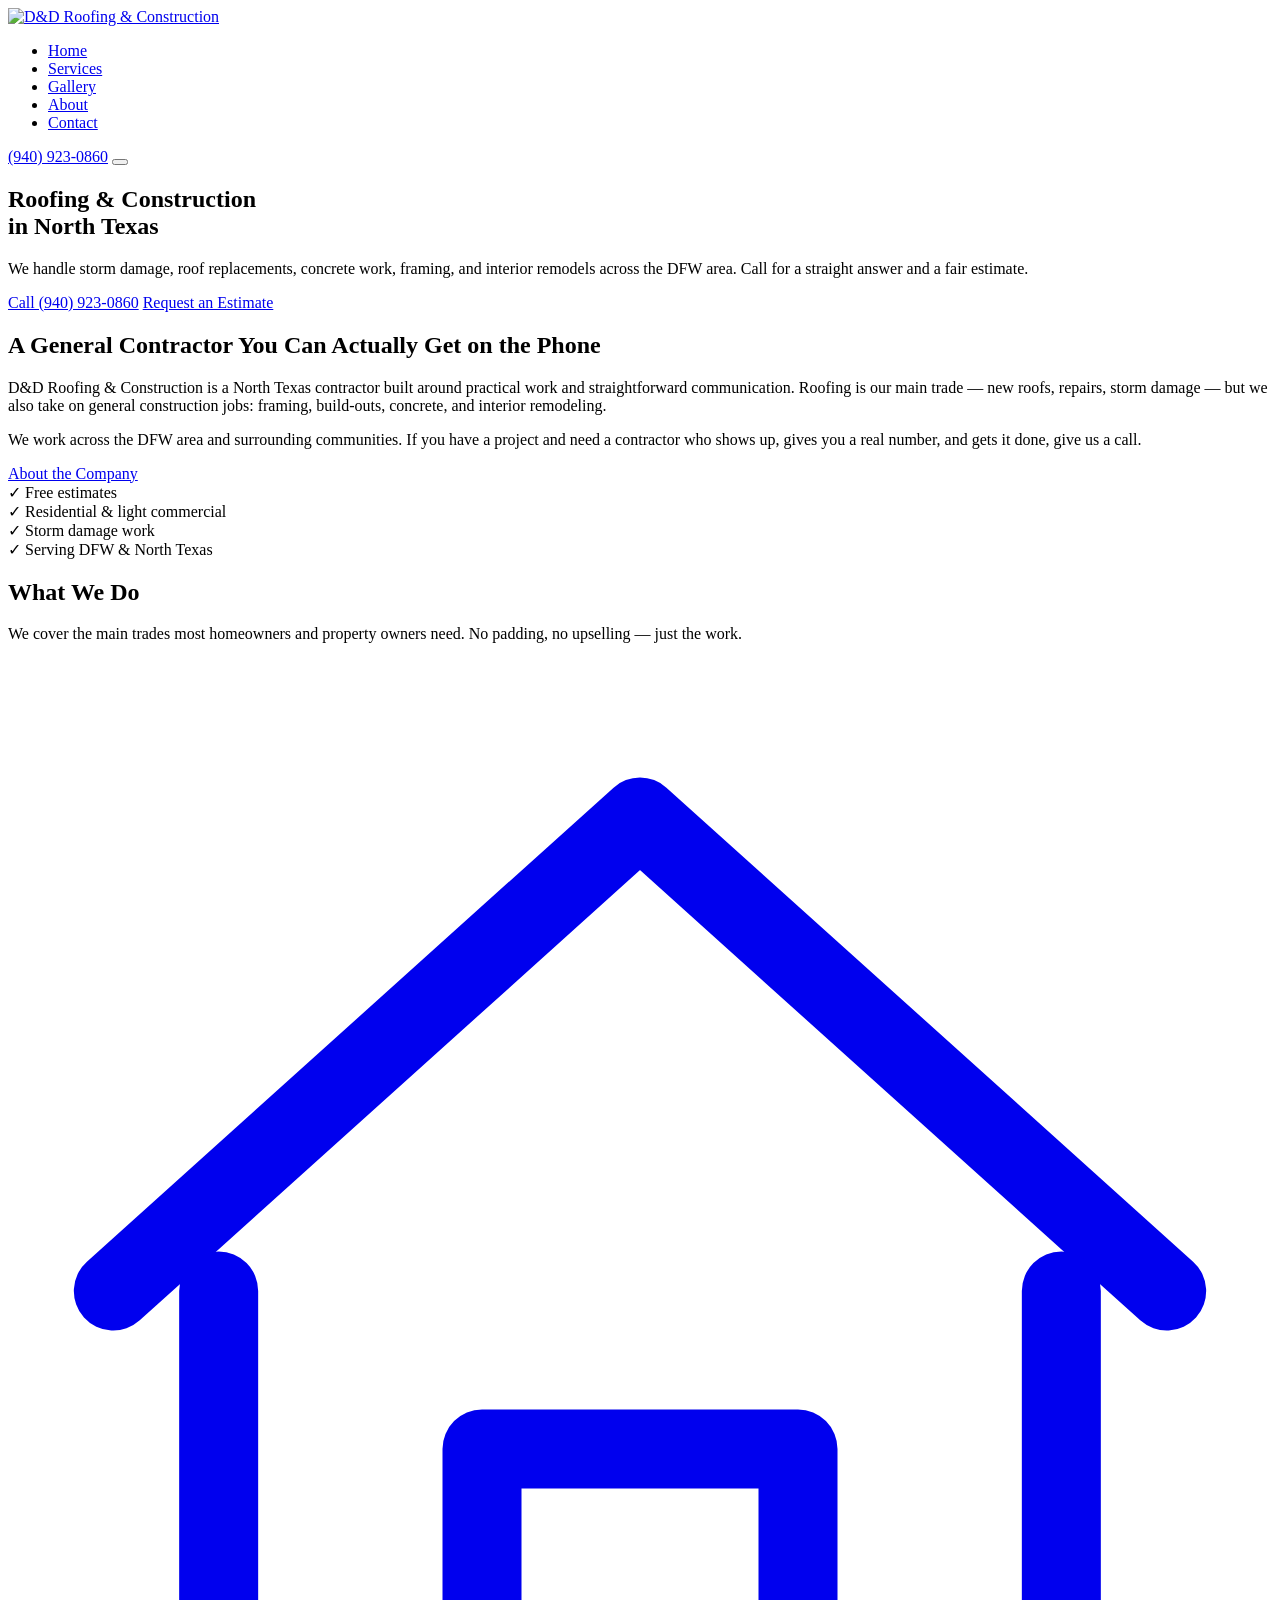
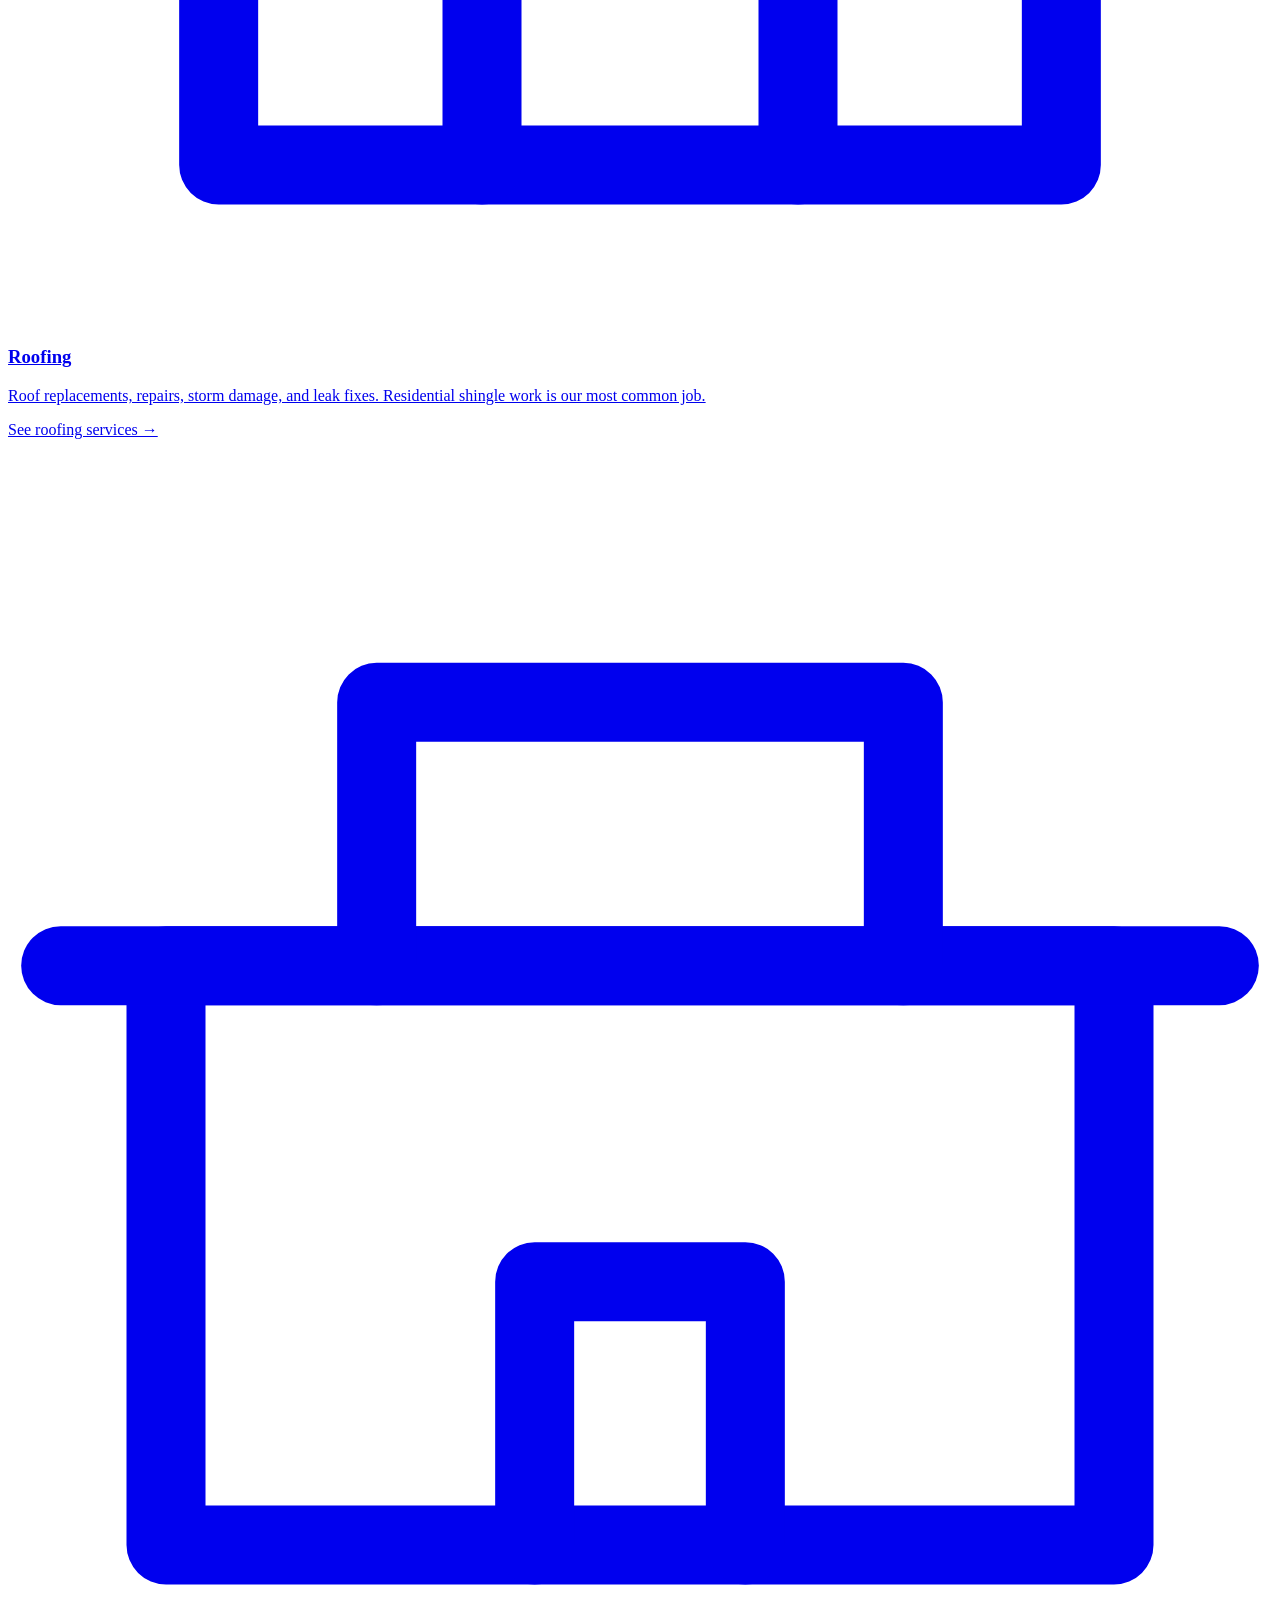
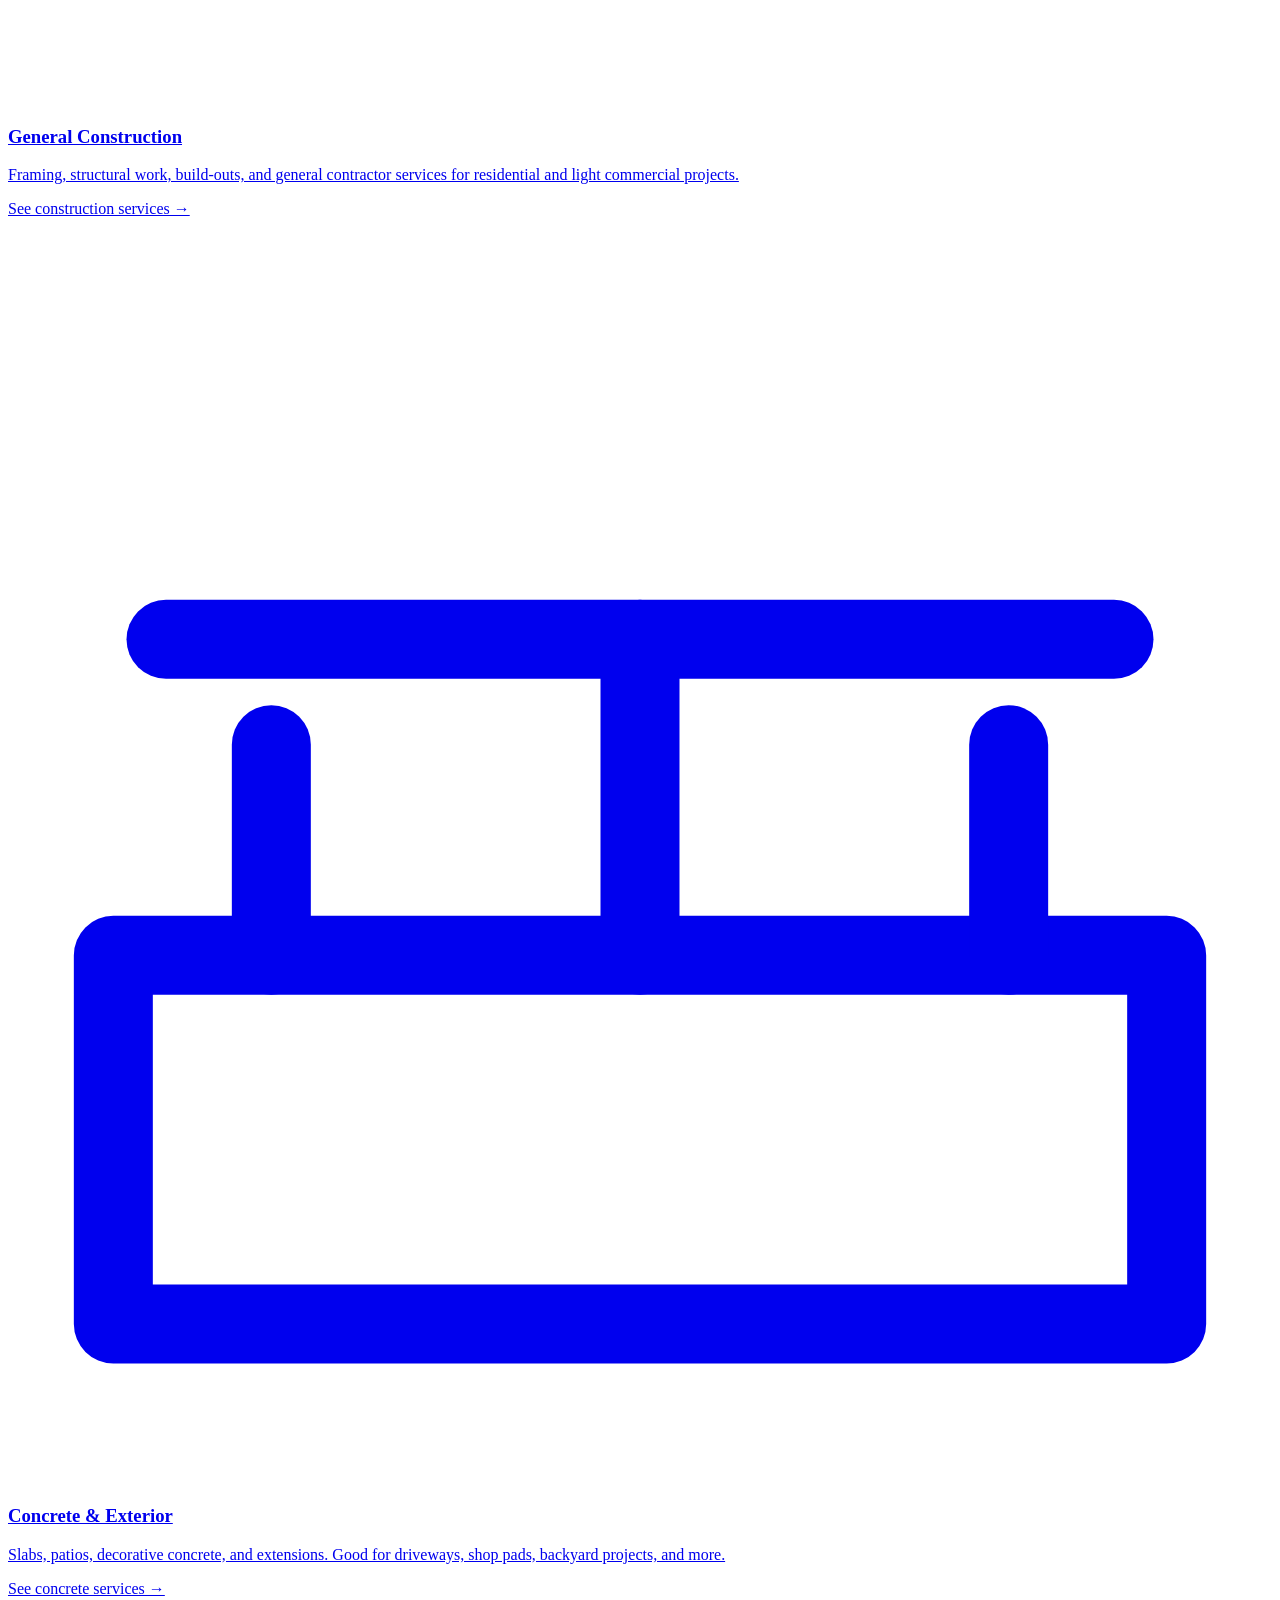
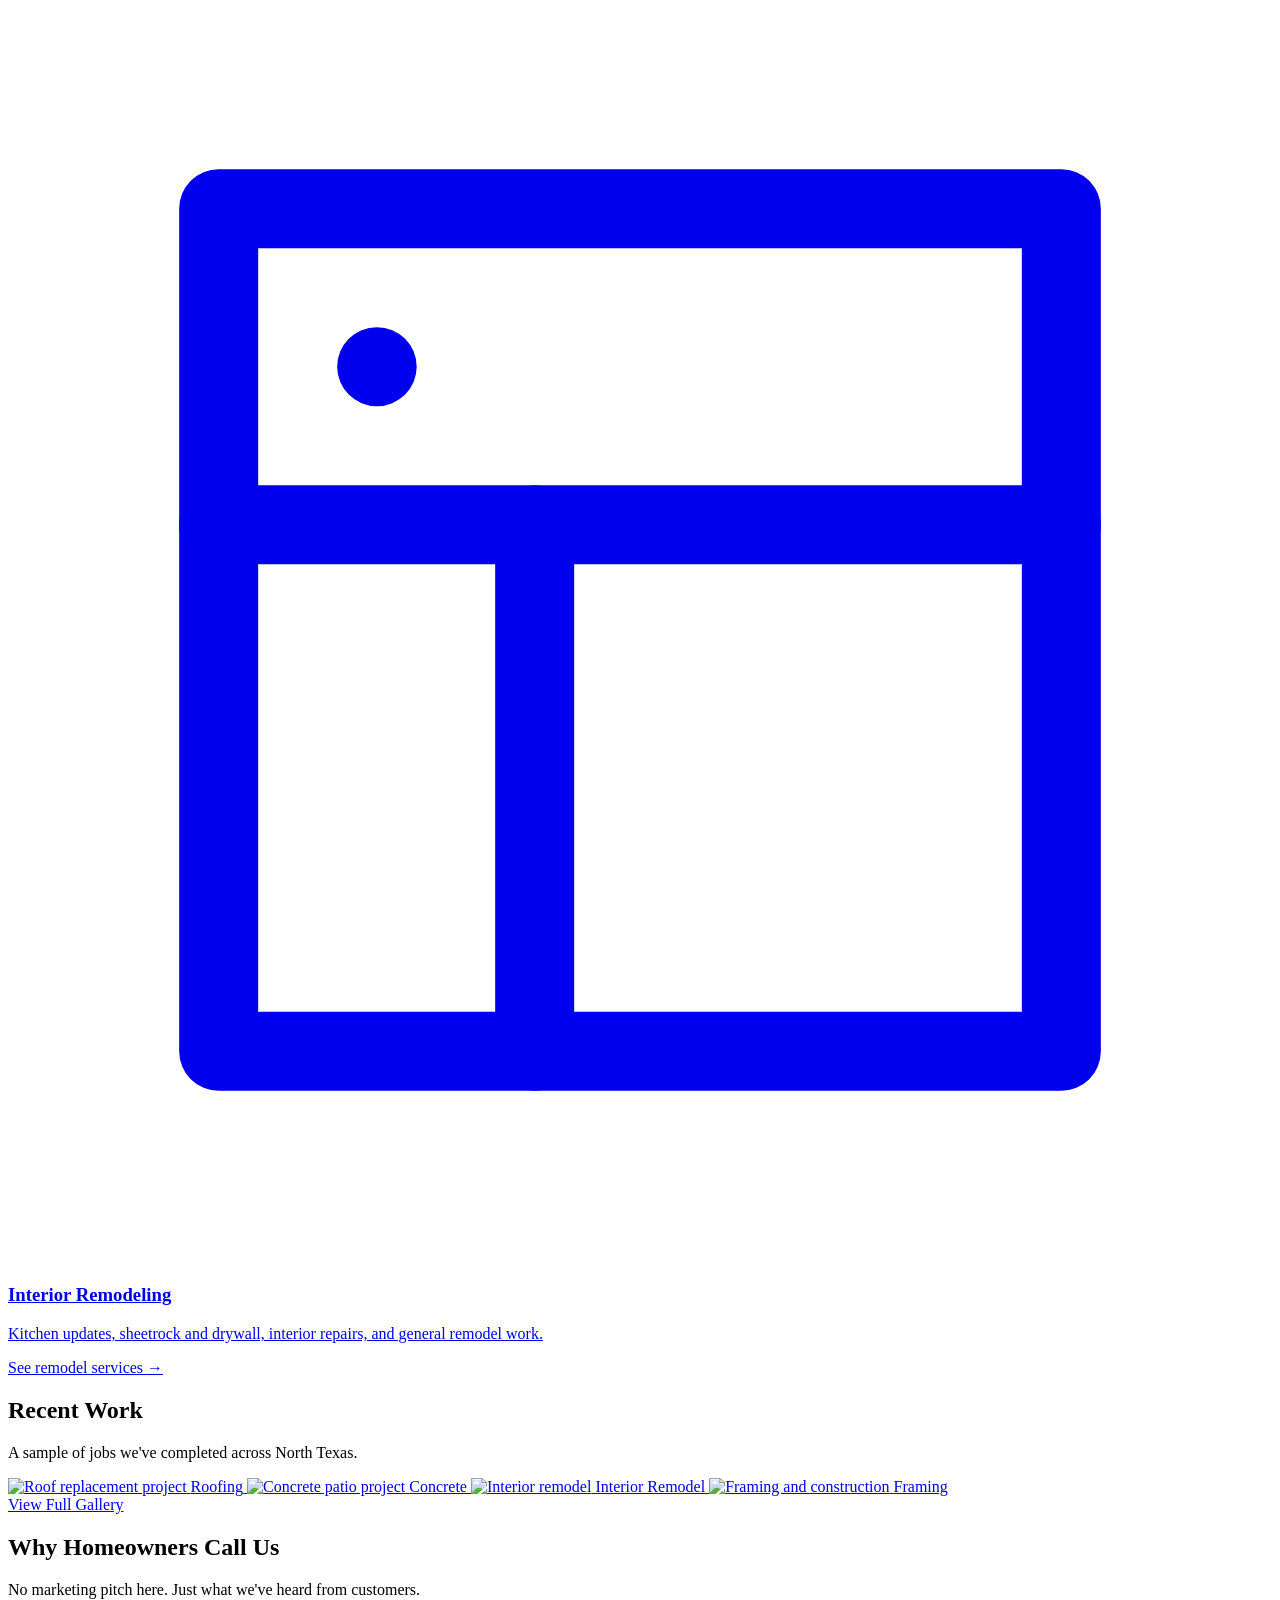
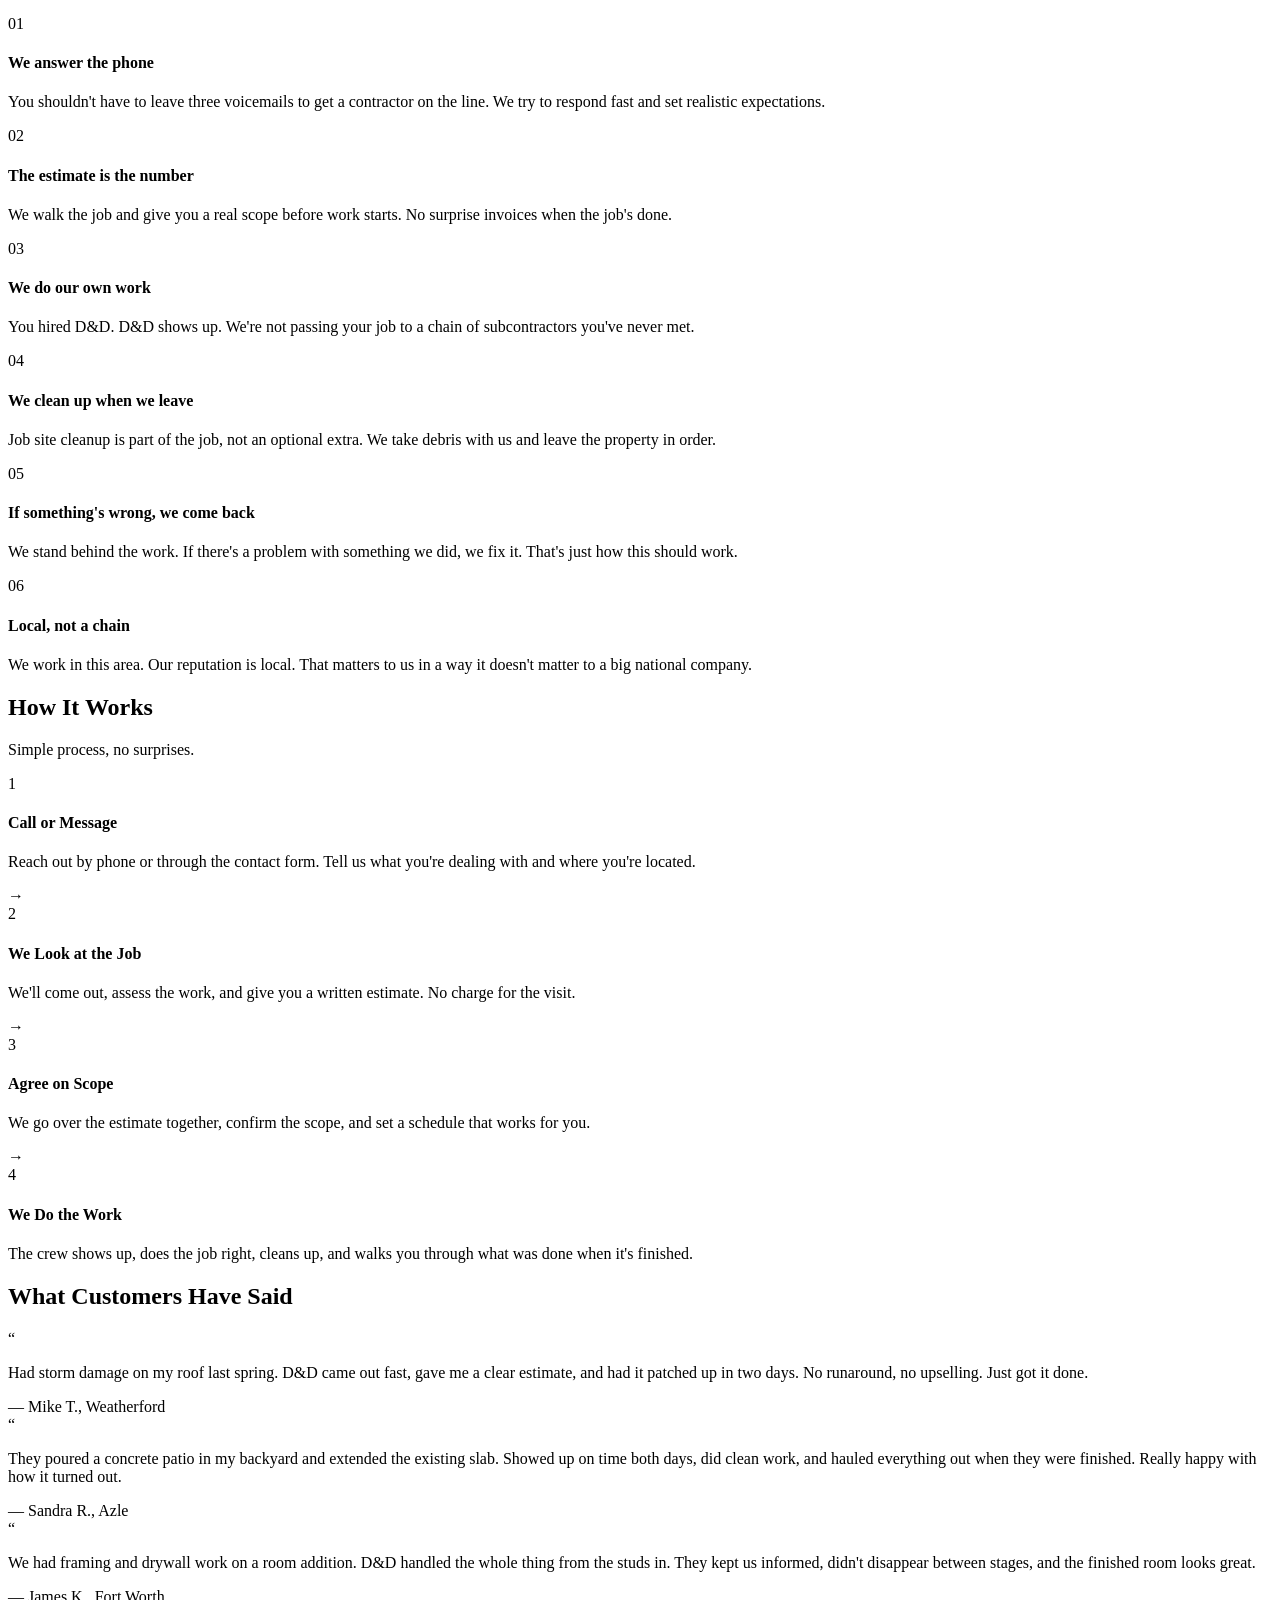
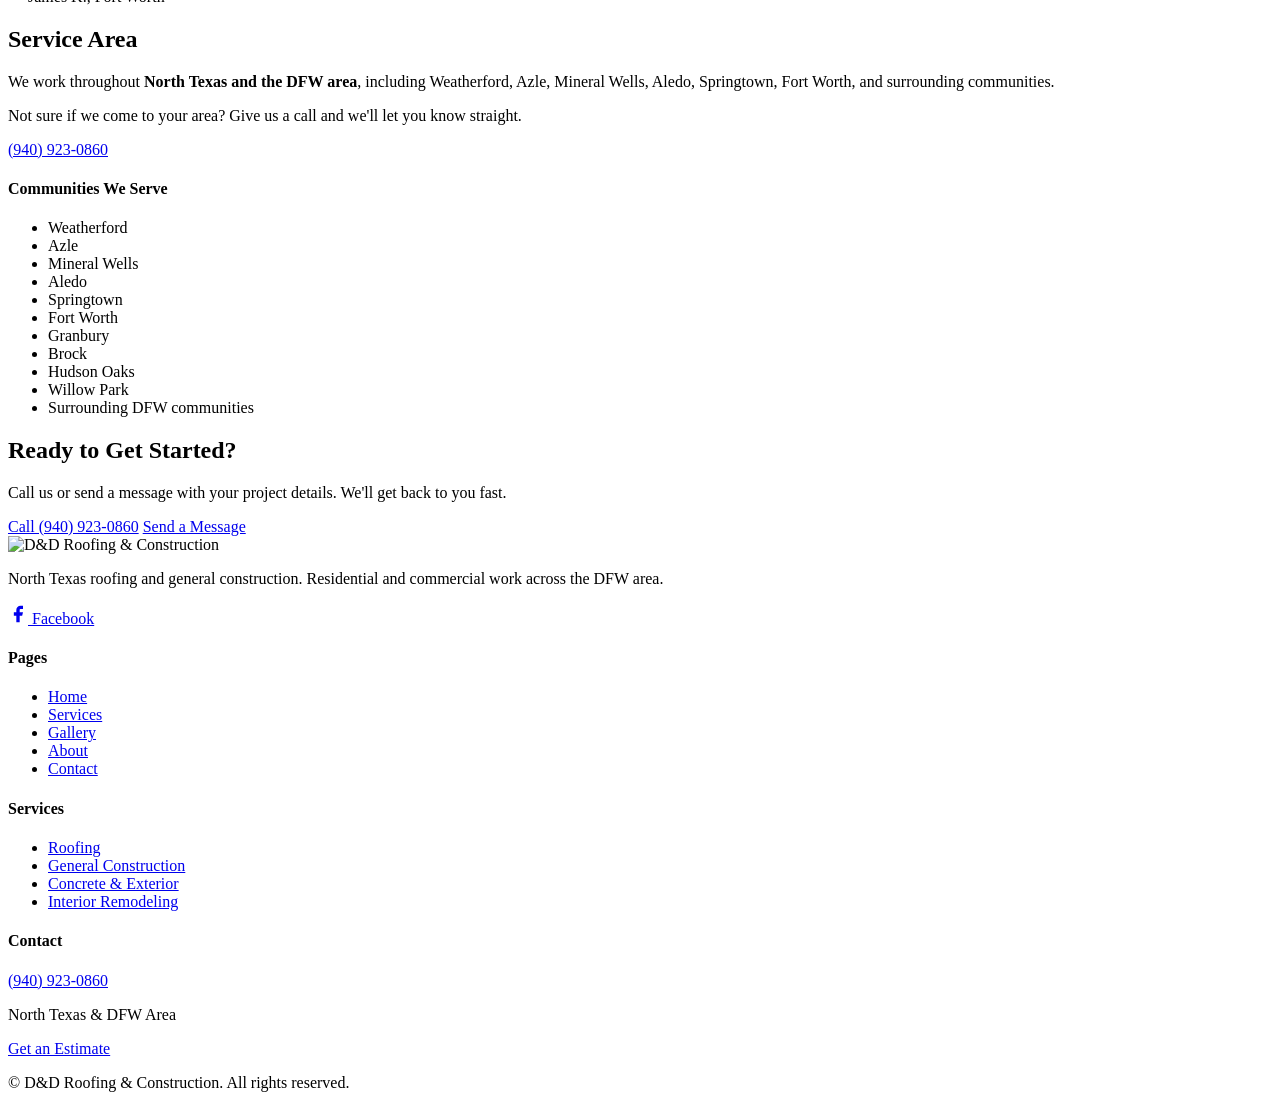
==== index.html @ e00fab54 "Add files via upload" ====
<!DOCTYPE html>
<html lang="en">
<head>
  <meta charset="UTF-8">
  <meta name="viewport" content="width=device-width, initial-scale=1.0">
  <title>D&amp;D Roofing &amp; Construction | North Texas Contractor</title>
  <meta name="description" content="D&amp;D Roofing &amp; Construction serves the DFW and North Texas area with roofing, general construction, concrete work, and interior remodeling. Call (940) 923-0860.">
  <meta property="og:title" content="D&amp;D Roofing &amp; Construction | North Texas Contractor">
  <meta property="og:description" content="Roofing, general construction, concrete, and remodeling across North Texas and the DFW area.">
  <meta property="og:type" content="website">
  <link rel="icon" type="image/jpeg" href="assets/img/logo/dd-logo.jpg">
  <link rel="preconnect" href="https://fonts.googleapis.com">
  <link rel="preconnect" href="https://fonts.gstatic.com" crossorigin>
  <link href="https://fonts.googleapis.com/css2?family=Oswald:wght@500;600;700&family=Open+Sans:wght@400;500;600&display=swap" rel="stylesheet">
  <link rel="stylesheet" href="assets/css/style.css">
  <script type="application/ld+json">
  {
    "@context": "https://schema.org",
    "@type": "RoofingContractor",
    "name": "D&D Roofing & Construction",
    "telephone": "+19409230860",
    "areaServed": {
      "@type": "AdministrativeArea",
      "name": "North Texas"
    },
    "description": "Residential and commercial roofing, general construction, concrete, and remodeling serving the DFW and North Texas area."
  }
  </script>
</head>
<body>

  <!-- HEADER -->
  <header class="site-header" id="site-header">
    <div class="container header-inner">
      <a href="index.html" class="logo-link">
        <img src="assets/img/logo/dd-logo.jpg" alt="D&amp;D Roofing &amp; Construction" class="logo-img">
      </a>
      <nav class="main-nav" id="main-nav">
        <ul>
          <li><a href="index.html" class="active">Home</a></li>
          <li><a href="services.html">Services</a></li>
          <li><a href="gallery.html">Gallery</a></li>
          <li><a href="about.html">About</a></li>
          <li><a href="contact.html">Contact</a></li>
        </ul>
      </nav>
      <a href="tel:+19409230860" class="header-phone">(940) 923-0860</a>
      <button class="nav-toggle" id="nav-toggle" aria-label="Toggle menu" aria-expanded="false">
        <span></span><span></span><span></span>
      </button>
    </div>
  </header>

  <!-- HERO -->
  <section class="hero" style="background-image: url('assets/img/gallery/hero-bg.jpg');">
    <div class="hero-overlay"></div>
    <div class="container hero-content">
      <h1>Roofing &amp; Construction<br>in North Texas</h1>
      <p class="hero-sub">We handle storm damage, roof replacements, concrete work, framing, and interior remodels across the DFW area. Call for a straight answer and a fair estimate.</p>
      <div class="hero-actions">
        <a href="tel:+19409230860" class="btn btn-accent">Call (940) 923-0860</a>
        <a href="contact.html" class="btn btn-outline-light">Request an Estimate</a>
      </div>
    </div>
  </section>

  <!-- INTRO -->
  <section class="section-intro">
    <div class="container intro-grid">
      <div class="intro-text">
        <h2>A General Contractor You Can Actually Get on the Phone</h2>
        <p>D&amp;D Roofing &amp; Construction is a North Texas contractor built around practical work and straightforward communication. Roofing is our main trade &mdash; new roofs, repairs, storm damage &mdash; but we also take on general construction jobs: framing, build-outs, concrete, and interior remodeling.</p>
        <p>We work across the DFW area and surrounding communities. If you have a project and need a contractor who shows up, gives you a real number, and gets it done, give us a call.</p>
        <a href="about.html" class="btn btn-dark">About the Company</a>
      </div>
      <div class="intro-badges">
        <div class="badge-item">
          <span class="badge-icon">&#10003;</span>
          <span>Free estimates</span>
        </div>
        <div class="badge-item">
          <span class="badge-icon">&#10003;</span>
          <span>Residential &amp; light commercial</span>
        </div>
        <div class="badge-item">
          <span class="badge-icon">&#10003;</span>
          <span>Storm damage work</span>
        </div>
        <div class="badge-item">
          <span class="badge-icon">&#10003;</span>
          <span>Serving DFW &amp; North Texas</span>
        </div>
      </div>
    </div>
  </section>

  <!-- SERVICES OVERVIEW -->
  <section class="section-services bg-light">
    <div class="container">
      <div class="section-heading">
        <h2>What We Do</h2>
        <p>We cover the main trades most homeowners and property owners need. No padding, no upselling &mdash; just the work.</p>
      </div>
      <div class="services-grid">
        <a href="services.html#roofing" class="service-card">
          <div class="service-icon">
            <svg viewBox="0 0 48 48" fill="none" xmlns="http://www.w3.org/2000/svg"><path d="M4 24L24 6L44 24" stroke="currentColor" stroke-width="3" stroke-linecap="round" stroke-linejoin="round"/><path d="M8 24V42H40V24" stroke="currentColor" stroke-width="3" stroke-linecap="round" stroke-linejoin="round"/><path d="M18 42V30H30V42" stroke="currentColor" stroke-width="3" stroke-linecap="round" stroke-linejoin="round"/></svg>
          </div>
          <h3>Roofing</h3>
          <p>Roof replacements, repairs, storm damage, and leak fixes. Residential shingle work is our most common job.</p>
          <span class="card-link">See roofing services &rarr;</span>
        </a>
        <a href="services.html#construction" class="service-card">
          <div class="service-icon">
            <svg viewBox="0 0 48 48" fill="none" xmlns="http://www.w3.org/2000/svg"><rect x="6" y="20" width="36" height="22" stroke="currentColor" stroke-width="3" stroke-linejoin="round"/><path d="M2 20H46" stroke="currentColor" stroke-width="3" stroke-linecap="round"/><path d="M14 20V10H34V20" stroke="currentColor" stroke-width="3" stroke-linecap="round" stroke-linejoin="round"/><path d="M20 42V32H28V42" stroke="currentColor" stroke-width="3" stroke-linecap="round" stroke-linejoin="round"/></svg>
          </div>
          <h3>General Construction</h3>
          <p>Framing, structural work, build-outs, and general contractor services for residential and light commercial projects.</p>
          <span class="card-link">See construction services &rarr;</span>
        </a>
        <a href="services.html#concrete" class="service-card">
          <div class="service-icon">
            <svg viewBox="0 0 48 48" fill="none" xmlns="http://www.w3.org/2000/svg"><rect x="4" y="28" width="40" height="14" stroke="currentColor" stroke-width="3" stroke-linejoin="round"/><path d="M10 28V20" stroke="currentColor" stroke-width="3" stroke-linecap="round"/><path d="M24 28V16" stroke="currentColor" stroke-width="3" stroke-linecap="round"/><path d="M38 28V20" stroke="currentColor" stroke-width="3" stroke-linecap="round"/><path d="M6 16H42" stroke="currentColor" stroke-width="3" stroke-linecap="round"/></svg>
          </div>
          <h3>Concrete &amp; Exterior</h3>
          <p>Slabs, patios, decorative concrete, and extensions. Good for driveways, shop pads, backyard projects, and more.</p>
          <span class="card-link">See concrete services &rarr;</span>
        </a>
        <a href="services.html#remodel" class="service-card">
          <div class="service-icon">
            <svg viewBox="0 0 48 48" fill="none" xmlns="http://www.w3.org/2000/svg"><rect x="8" y="8" width="32" height="32" stroke="currentColor" stroke-width="3" stroke-linejoin="round"/><path d="M8 20H40" stroke="currentColor" stroke-width="3" stroke-linecap="round"/><path d="M20 20V40" stroke="currentColor" stroke-width="3" stroke-linecap="round"/><path d="M14 14H14.02" stroke="currentColor" stroke-width="3" stroke-linecap="round"/></svg>
          </div>
          <h3>Interior Remodeling</h3>
          <p>Kitchen updates, sheetrock and drywall, interior repairs, and general remodel work.</p>
          <span class="card-link">See remodel services &rarr;</span>
        </a>
      </div>
    </div>
  </section>

  <!-- GALLERY PREVIEW -->
  <section class="section-gallery-preview">
    <div class="container">
      <div class="section-heading">
        <h2>Recent Work</h2>
        <p>A sample of jobs we've completed across North Texas.</p>
      </div>
      <div class="preview-grid">
        <a href="gallery.html" class="preview-item">
          <img src="assets/img/gallery/roofing-01.jpg" alt="Roof replacement project">
          <span class="preview-label">Roofing</span>
        </a>
        <a href="gallery.html" class="preview-item">
          <img src="assets/img/gallery/concrete-01.jpg" alt="Concrete patio project">
          <span class="preview-label">Concrete</span>
        </a>
        <a href="gallery.html" class="preview-item">
          <img src="assets/img/gallery/remodel-01.jpg" alt="Interior remodel">
          <span class="preview-label">Interior Remodel</span>
        </a>
        <a href="gallery.html" class="preview-item">
          <img src="assets/img/gallery/framing-01.jpg" alt="Framing and construction">
          <span class="preview-label">Framing</span>
        </a>
      </div>
      <div class="section-cta">
        <a href="gallery.html" class="btn btn-dark">View Full Gallery</a>
      </div>
    </div>
  </section>

  <!-- WHY US -->
  <section class="section-why bg-dark">
    <div class="container">
      <div class="section-heading light">
        <h2>Why Homeowners Call Us</h2>
        <p>No marketing pitch here. Just what we've heard from customers.</p>
      </div>
      <div class="why-grid">
        <div class="why-item">
          <div class="why-num">01</div>
          <h4>We answer the phone</h4>
          <p>You shouldn't have to leave three voicemails to get a contractor on the line. We try to respond fast and set realistic expectations.</p>
        </div>
        <div class="why-item">
          <div class="why-num">02</div>
          <h4>The estimate is the number</h4>
          <p>We walk the job and give you a real scope before work starts. No surprise invoices when the job's done.</p>
        </div>
        <div class="why-item">
          <div class="why-num">03</div>
          <h4>We do our own work</h4>
          <p>You hired D&amp;D. D&amp;D shows up. We're not passing your job to a chain of subcontractors you've never met.</p>
        </div>
        <div class="why-item">
          <div class="why-num">04</div>
          <h4>We clean up when we leave</h4>
          <p>Job site cleanup is part of the job, not an optional extra. We take debris with us and leave the property in order.</p>
        </div>
        <div class="why-item">
          <div class="why-num">05</div>
          <h4>If something's wrong, we come back</h4>
          <p>We stand behind the work. If there's a problem with something we did, we fix it. That's just how this should work.</p>
        </div>
        <div class="why-item">
          <div class="why-num">06</div>
          <h4>Local, not a chain</h4>
          <p>We work in this area. Our reputation is local. That matters to us in a way it doesn't matter to a big national company.</p>
        </div>
      </div>
    </div>
  </section>

  <!-- PROCESS -->
  <section class="section-process bg-light">
    <div class="container">
      <div class="section-heading">
        <h2>How It Works</h2>
        <p>Simple process, no surprises.</p>
      </div>
      <div class="process-steps">
        <div class="process-step">
          <div class="step-num">1</div>
          <h4>Call or Message</h4>
          <p>Reach out by phone or through the contact form. Tell us what you're dealing with and where you're located.</p>
        </div>
        <div class="process-arrow">&rarr;</div>
        <div class="process-step">
          <div class="step-num">2</div>
          <h4>We Look at the Job</h4>
          <p>We'll come out, assess the work, and give you a written estimate. No charge for the visit.</p>
        </div>
        <div class="process-arrow">&rarr;</div>
        <div class="process-step">
          <div class="step-num">3</div>
          <h4>Agree on Scope</h4>
          <p>We go over the estimate together, confirm the scope, and set a schedule that works for you.</p>
        </div>
        <div class="process-arrow">&rarr;</div>
        <div class="process-step">
          <div class="step-num">4</div>
          <h4>We Do the Work</h4>
          <p>The crew shows up, does the job right, cleans up, and walks you through what was done when it's finished.</p>
        </div>
      </div>
    </div>
  </section>

  <!-- TESTIMONIALS -->
  <section class="section-testimonials">
    <div class="container">
      <div class="section-heading">
        <h2>What Customers Have Said</h2>
      </div>
      <div class="testimonials-grid">
        <div class="testimonial-card">
          <div class="testimonial-quote">&ldquo;</div>
          <p>Had storm damage on my roof last spring. D&amp;D came out fast, gave me a clear estimate, and had it patched up in two days. No runaround, no upselling. Just got it done.</p>
          <div class="testimonial-author">&mdash; Mike T., Weatherford</div>
        </div>
        <div class="testimonial-card">
          <div class="testimonial-quote">&ldquo;</div>
          <p>They poured a concrete patio in my backyard and extended the existing slab. Showed up on time both days, did clean work, and hauled everything out when they were finished. Really happy with how it turned out.</p>
          <div class="testimonial-author">&mdash; Sandra R., Azle</div>
        </div>
        <div class="testimonial-card">
          <div class="testimonial-quote">&ldquo;</div>
          <p>We had framing and drywall work on a room addition. D&amp;D handled the whole thing from the studs in. They kept us informed, didn't disappear between stages, and the finished room looks great.</p>
          <div class="testimonial-author">&mdash; James K., Fort Worth</div>
        </div>
      </div>
    </div>
  </section>

  <!-- SERVICE AREA -->
  <section class="section-area bg-light">
    <div class="container area-inner">
      <div class="area-text">
        <h2>Service Area</h2>
        <p>We work throughout <strong>North Texas and the DFW area</strong>, including Weatherford, Azle, Mineral Wells, Aledo, Springtown, Fort Worth, and surrounding communities.</p>
        <p>Not sure if we come to your area? Give us a call and we'll let you know straight.</p>
        <a href="tel:+19409230860" class="btn btn-accent">(940) 923-0860</a>
      </div>
      <div class="area-list">
        <h4>Communities We Serve</h4>
        <ul>
          <li>Weatherford</li>
          <li>Azle</li>
          <li>Mineral Wells</li>
          <li>Aledo</li>
          <li>Springtown</li>
          <li>Fort Worth</li>
          <li>Granbury</li>
          <li>Brock</li>
          <li>Hudson Oaks</li>
          <li>Willow Park</li>
          <li>Surrounding DFW communities</li>
        </ul>
      </div>
    </div>
  </section>

  <!-- CTA BAND -->
  <section class="section-cta-band bg-accent">
    <div class="container cta-band-inner">
      <div>
        <h2>Ready to Get Started?</h2>
        <p>Call us or send a message with your project details. We'll get back to you fast.</p>
      </div>
      <div class="cta-band-actions">
        <a href="tel:+19409230860" class="btn btn-white">Call (940) 923-0860</a>
        <a href="contact.html" class="btn btn-outline-white">Send a Message</a>
      </div>
    </div>
  </section>

  <!-- FOOTER -->
  <footer class="site-footer">
    <div class="container footer-grid">
      <div class="footer-brand">
        <img src="assets/img/logo/dd-logo.jpg" alt="D&amp;D Roofing &amp; Construction" class="footer-logo">
        <p>North Texas roofing and general construction. Residential and commercial work across the DFW area.</p>
        <!-- Replace the href below with your actual Facebook page URL -->
        <a href="https://www.facebook.com/DandDRoofingandconstruction" target="_blank" rel="noopener" class="footer-facebook">
          <svg width="20" height="20" viewBox="0 0 24 24" fill="currentColor"><path d="M18 2h-3a5 5 0 0 0-5 5v3H7v4h3v8h4v-8h3l1-4h-4V7a1 1 0 0 1 1-1h3z"/></svg>
          Facebook
        </a>
      </div>
      <div class="footer-nav">
        <h4>Pages</h4>
        <ul>
          <li><a href="index.html">Home</a></li>
          <li><a href="services.html">Services</a></li>
          <li><a href="gallery.html">Gallery</a></li>
          <li><a href="about.html">About</a></li>
          <li><a href="contact.html">Contact</a></li>
        </ul>
      </div>
      <div class="footer-services">
        <h4>Services</h4>
        <ul>
          <li><a href="services.html#roofing">Roofing</a></li>
          <li><a href="services.html#construction">General Construction</a></li>
          <li><a href="services.html#concrete">Concrete &amp; Exterior</a></li>
          <li><a href="services.html#remodel">Interior Remodeling</a></li>
        </ul>
      </div>
      <div class="footer-contact">
        <h4>Contact</h4>
        <p><a href="tel:+19409230860">(940) 923-0860</a></p>
        <p>North Texas &amp; DFW Area</p>
        <p><a href="contact.html">Get an Estimate</a></p>
      </div>
    </div>
    <div class="footer-bottom">
      <div class="container">
        <p>&copy; <span id="footer-year"></span> D&amp;D Roofing &amp; Construction. All rights reserved.</p>
      </div>
    </div>
  </footer>

  <script src="assets/js/main.js"></script>
</body>
</html>
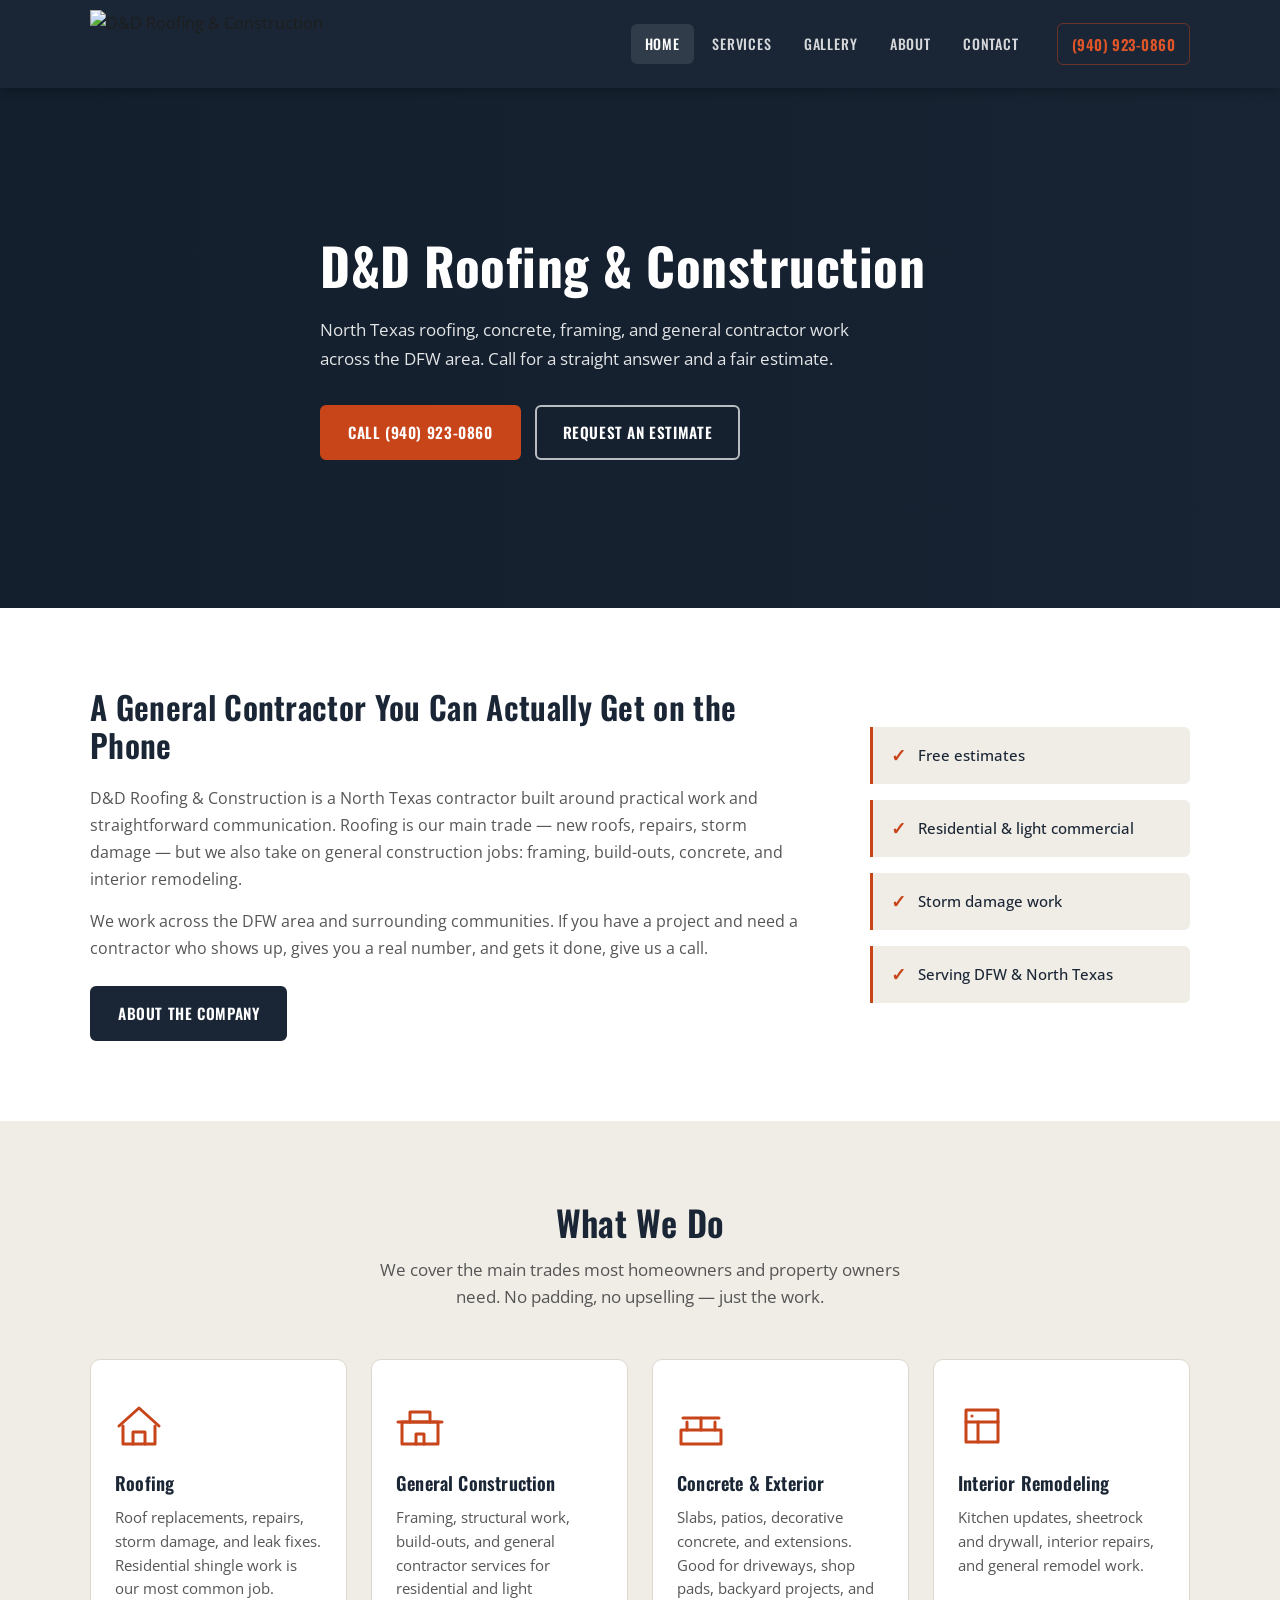
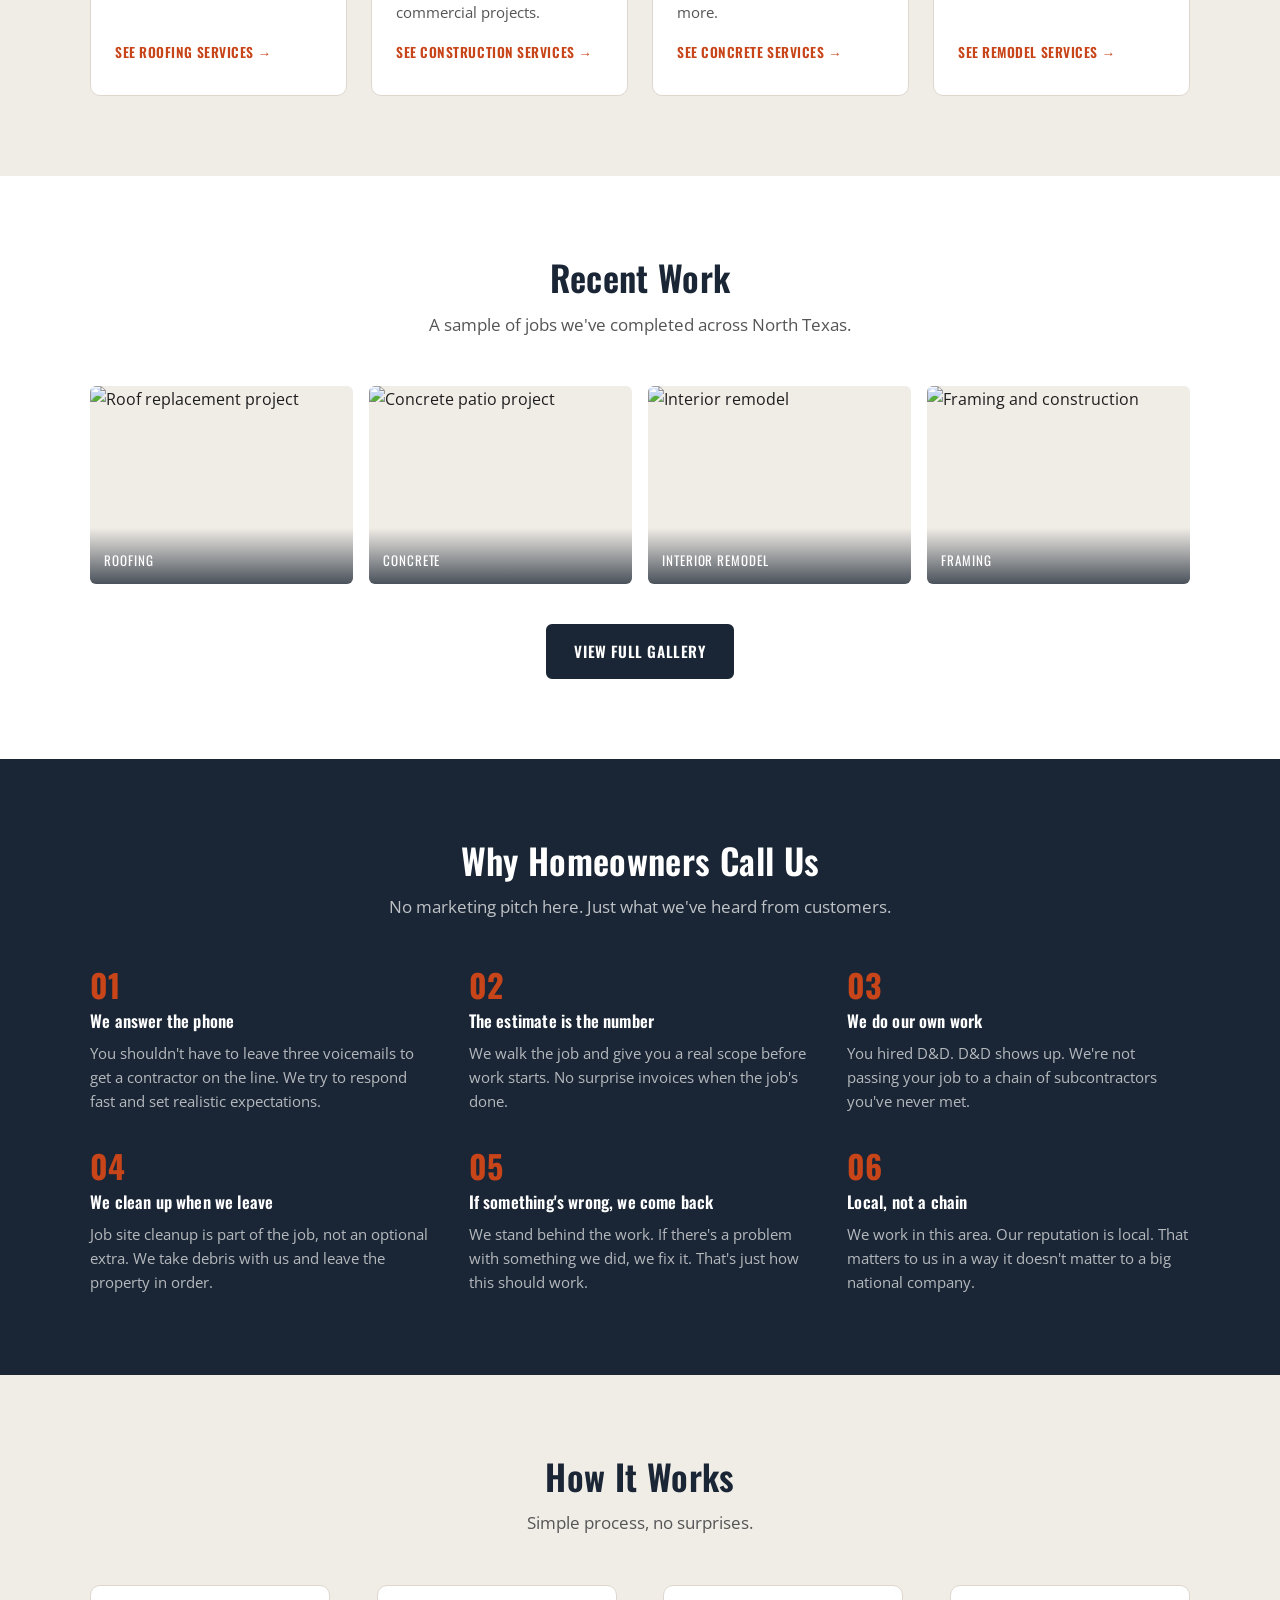
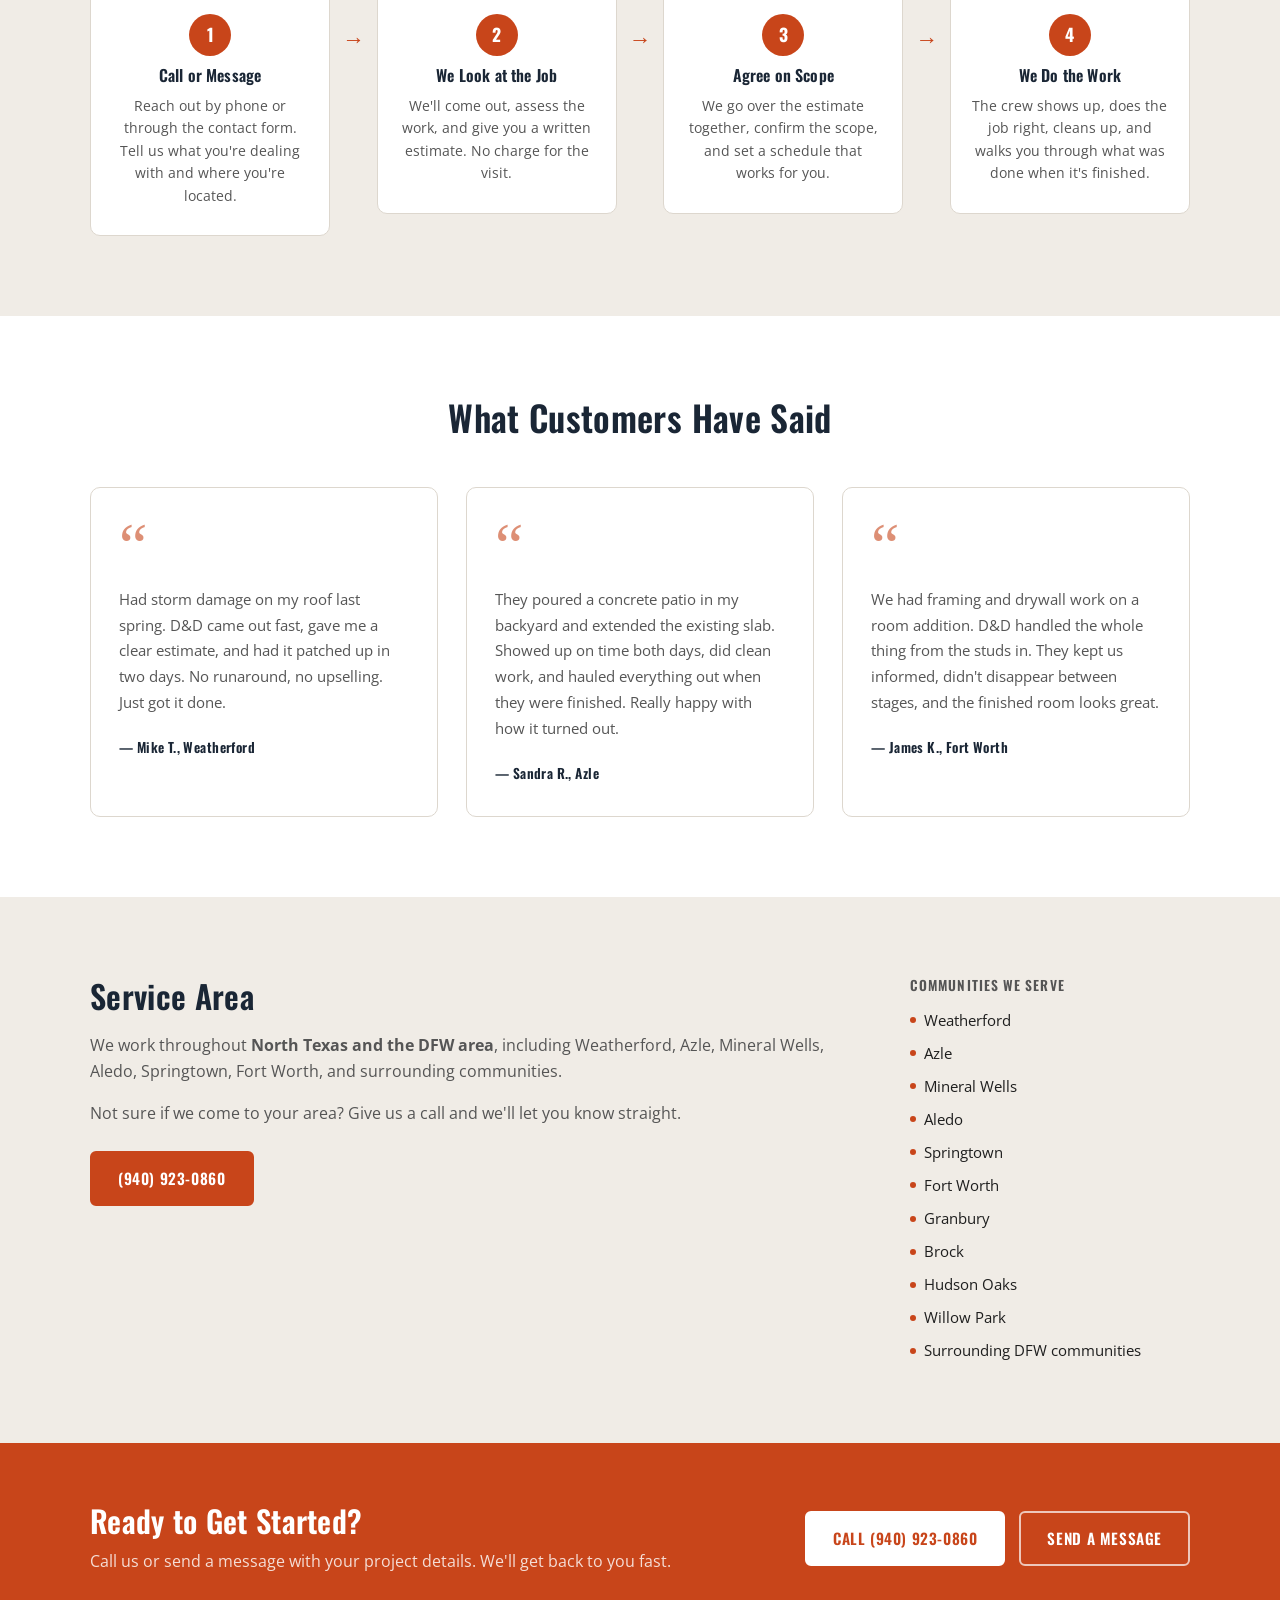
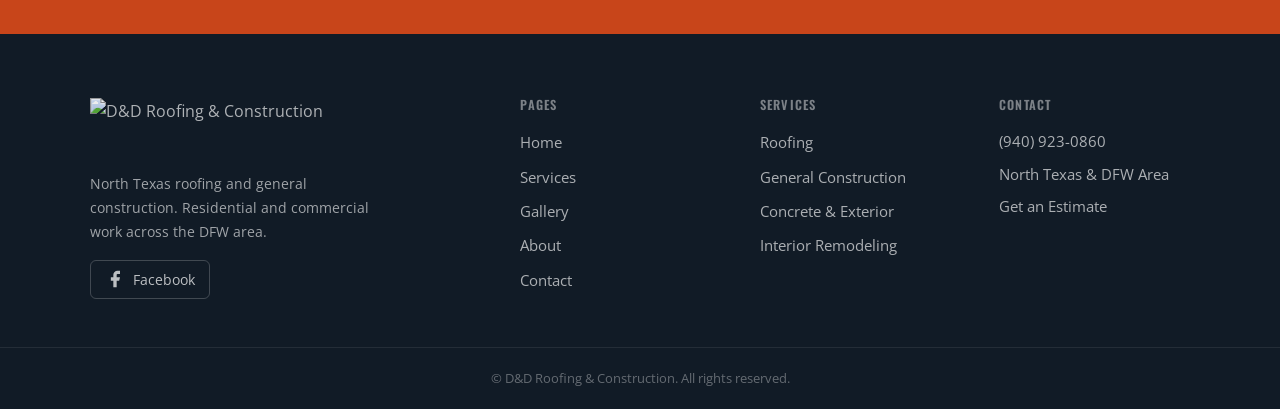
==== commit 90f6d42b: "Strengthen branding with larger logo and company-name hero" ====
--- a/index.html
+++ b/index.html
@@ -55,8 +55,8 @@
   <section class="hero" style="background-image: url('assets/img/gallery/hero-bg.jpg');">
     <div class="hero-overlay"></div>
     <div class="container hero-content">
-      <h1>Roofing &amp; Construction<br>in North Texas</h1>
-      <p class="hero-sub">We handle storm damage, roof replacements, concrete work, framing, and interior remodels across the DFW area. Call for a straight answer and a fair estimate.</p>
+      <h1>D&amp;D Roofing &amp; Construction</h1>
+      <p class="hero-sub">North Texas roofing, concrete, framing, and general contractor work across the DFW area. Call for a straight answer and a fair estimate.</p>
       <div class="hero-actions">
         <a href="tel:+19409230860" class="btn btn-accent">Call (940) 923-0860</a>
         <a href="contact.html" class="btn btn-outline-light">Request an Estimate</a>
--- a/assets/css/style.css
+++ b/assets/css/style.css
@@ -0,0 +1,1751 @@
+/* ============================================================
+   D&D Roofing & Construction ÃƒÂ¢Ã¢â€šÂ¬Ã¢â‚¬Â Main Stylesheet
+   ============================================================ */
+
+/* ------------------------------------------------------------
+   CSS Variables
+   ------------------------------------------------------------ */
+:root {
+  --color-dark:        #1a2635;
+  --color-dark-mid:    #243448;
+  --color-footer:      #111b26;
+  --color-accent:      #c8451a;
+  --color-accent-dark: #a33814;
+  --color-accent-light:#e05528;
+  --color-bg:          #f7f4f0;
+  --color-bg-light:    #f0ece6;
+  --color-white:       #ffffff;
+  --color-text:        #1e1e1e;
+  --color-text-muted:  #555555;
+  --color-border:      #ddd7ce;
+  --color-card-bg:     #ffffff;
+
+  --font-heading: 'Oswald', sans-serif;
+  --font-body:    'Open Sans', sans-serif;
+
+  --radius:    6px;
+  --radius-lg: 10px;
+  --shadow:    0 2px 12px rgba(0,0,0,0.10);
+  --shadow-md: 0 4px 24px rgba(0,0,0,0.14);
+
+  --max-width: 1140px;
+  --header-height: 88px;
+}
+
+/* ------------------------------------------------------------
+   Reset & Base
+   ------------------------------------------------------------ */
+*, *::before, *::after {
+  box-sizing: border-box;
+  margin: 0;
+  padding: 0;
+}
+
+html {
+  scroll-behavior: smooth;
+  font-size: 16px;
+}
+
+body {
+  font-family: var(--font-body);
+  color: var(--color-text);
+  background: var(--color-white);
+  line-height: 1.65;
+  -webkit-font-smoothing: antialiased;
+}
+
+img {
+  display: block;
+  max-width: 100%;
+  height: auto;
+}
+
+a {
+  color: inherit;
+  text-decoration: none;
+}
+
+ul {
+  list-style: none;
+}
+
+h1, h2, h3, h4, h5 {
+  font-family: var(--font-heading);
+  line-height: 1.2;
+  font-weight: 600;
+  letter-spacing: 0.01em;
+}
+
+/* ------------------------------------------------------------
+   Utilities
+   ------------------------------------------------------------ */
+.container {
+  width: 100%;
+  max-width: var(--max-width);
+  margin: 0 auto;
+  padding: 0 20px;
+}
+
+.bg-light  { background: var(--color-bg-light); }
+.bg-dark   { background: var(--color-dark); color: var(--color-white); }
+.bg-accent { background: var(--color-accent); color: var(--color-white); }
+
+.section-heading {
+  text-align: center;
+  margin-bottom: 48px;
+}
+
+.section-heading h2 {
+  font-size: clamp(1.6rem, 3vw, 2.2rem);
+  color: var(--color-dark);
+  margin-bottom: 12px;
+}
+
+.section-heading p {
+  color: var(--color-text-muted);
+  max-width: 560px;
+  margin: 0 auto;
+  font-size: 1.05rem;
+}
+
+.section-heading.light h2 { color: var(--color-white); }
+.section-heading.light p  { color: rgba(255,255,255,0.72); }
+
+.section-cta {
+  text-align: center;
+  margin-top: 40px;
+}
+
+/* ------------------------------------------------------------
+   Buttons
+   ------------------------------------------------------------ */
+.btn {
+  display: inline-block;
+  padding: 13px 26px;
+  border-radius: var(--radius);
+  font-family: var(--font-heading);
+  font-size: 0.95rem;
+  font-weight: 600;
+  letter-spacing: 0.04em;
+  text-transform: uppercase;
+  cursor: pointer;
+  transition: background 0.18s, color 0.18s, border-color 0.18s, transform 0.12s;
+  border: 2px solid transparent;
+  text-align: center;
+}
+
+.btn:hover { transform: translateY(-1px); }
+
+.btn-accent {
+  background: var(--color-accent);
+  color: var(--color-white);
+  border-color: var(--color-accent);
+}
+.btn-accent:hover {
+  background: var(--color-accent-dark);
+  border-color: var(--color-accent-dark);
+}
+
+.btn-dark {
+  background: var(--color-dark);
+  color: var(--color-white);
+  border-color: var(--color-dark);
+}
+.btn-dark:hover {
+  background: var(--color-dark-mid);
+  border-color: var(--color-dark-mid);
+}
+
+.btn-outline-light {
+  background: transparent;
+  color: var(--color-white);
+  border-color: rgba(255,255,255,0.70);
+}
+.btn-outline-light:hover {
+  background: rgba(255,255,255,0.12);
+  border-color: var(--color-white);
+}
+
+.btn-white {
+  background: var(--color-white);
+  color: var(--color-accent);
+  border-color: var(--color-white);
+}
+.btn-white:hover {
+  background: #f0ece6;
+}
+
+.btn-outline-white {
+  background: transparent;
+  color: var(--color-white);
+  border-color: rgba(255,255,255,0.70);
+}
+.btn-outline-white:hover {
+  background: rgba(255,255,255,0.12);
+  border-color: var(--color-white);
+}
+
+/* ------------------------------------------------------------
+   Header
+   ------------------------------------------------------------ */
+.site-header {
+  position: sticky;
+  top: 0;
+  z-index: 1000;
+  background: var(--color-dark);
+  height: var(--header-height);
+  box-shadow: 0 2px 10px rgba(0,0,0,0.25);
+  transition: box-shadow 0.2s;
+}
+
+.site-header.scrolled {
+  box-shadow: 0 3px 18px rgba(0,0,0,0.35);
+}
+
+.header-inner {
+  display: flex;
+  align-items: center;
+  height: var(--header-height);
+  gap: 24px;
+}
+
+.logo-link {
+  flex-shrink: 0;
+  display: flex;
+  align-items: center;
+}
+
+.logo-img {
+  height: 68px;
+  width: auto;
+  display: block;
+}
+
+.main-nav {
+  margin-left: auto;
+}
+
+.main-nav ul {
+  display: flex;
+  gap: 4px;
+}
+
+.main-nav a {
+  display: block;
+  padding: 8px 14px;
+  font-family: var(--font-heading);
+  font-size: 0.88rem;
+  font-weight: 500;
+  letter-spacing: 0.06em;
+  text-transform: uppercase;
+  color: rgba(255,255,255,0.82);
+  border-radius: var(--radius);
+  transition: color 0.15s, background 0.15s;
+}
+
+.main-nav a:hover,
+.main-nav a.active {
+  color: var(--color-white);
+  background: rgba(255,255,255,0.10);
+}
+
+.header-phone {
+  flex-shrink: 0;
+  font-family: var(--font-heading);
+  font-size: 0.92rem;
+  font-weight: 600;
+  color: var(--color-accent-light);
+  letter-spacing: 0.03em;
+  padding: 8px 14px;
+  border: 1px solid rgba(200,69,26,0.45);
+  border-radius: var(--radius);
+  transition: background 0.15s, color 0.15s, border-color 0.15s;
+}
+
+.header-phone:hover {
+  background: var(--color-accent);
+  color: var(--color-white);
+  border-color: var(--color-accent);
+}
+
+.nav-toggle {
+  display: none;
+  flex-direction: column;
+  justify-content: center;
+  align-items: center;
+  gap: 5px;
+  width: 40px;
+  height: 40px;
+  background: none;
+  border: none;
+  cursor: pointer;
+  padding: 4px;
+  margin-left: 8px;
+}
+
+.nav-toggle span {
+  display: block;
+  width: 24px;
+  height: 2px;
+  background: var(--color-white);
+  border-radius: 2px;
+  transition: transform 0.22s, opacity 0.22s;
+}
+
+.nav-toggle.open span:nth-child(1) {
+  transform: translateY(7px) rotate(45deg);
+}
+.nav-toggle.open span:nth-child(2) {
+  opacity: 0;
+}
+.nav-toggle.open span:nth-child(3) {
+  transform: translateY(-7px) rotate(-45deg);
+}
+
+/* ------------------------------------------------------------
+   Hero
+   ------------------------------------------------------------ */
+.hero {
+  position: relative;
+  min-height: 520px;
+  display: flex;
+  align-items: center;
+  background-size: cover;
+  background-position: center;
+  background-color: var(--color-dark);
+}
+
+.hero-overlay {
+  position: absolute;
+  inset: 0;
+  background: linear-gradient(
+    to right,
+    rgba(18,30,44,0.88) 0%,
+    rgba(18,30,44,0.60) 60%,
+    rgba(18,30,44,0.32) 100%
+  );
+}
+
+.hero-content {
+  position: relative;
+  z-index: 1;
+  max-width: 680px;
+  padding-top: 60px;
+  padding-bottom: 60px;
+}
+
+.hero-content h1 {
+  font-size: clamp(2rem, 5vw, 3.2rem);
+  color: var(--color-white);
+  font-weight: 700;
+  letter-spacing: 0.01em;
+  margin-bottom: 20px;
+  line-height: 1.15;
+}
+
+.hero-sub {
+  font-size: 1.08rem;
+  color: rgba(255,255,255,0.88);
+  margin-bottom: 32px;
+  max-width: 560px;
+  line-height: 1.7;
+}
+
+.hero-actions {
+  display: flex;
+  flex-wrap: wrap;
+  gap: 14px;
+}
+
+/* ------------------------------------------------------------
+   Intro Section
+   ------------------------------------------------------------ */
+.section-intro {
+  padding: 80px 0;
+}
+
+.intro-grid {
+  display: grid;
+  grid-template-columns: 1fr 320px;
+  gap: 60px;
+  align-items: center;
+}
+
+.intro-text h2 {
+  font-size: clamp(1.5rem, 2.8vw, 2rem);
+  color: var(--color-dark);
+  margin-bottom: 20px;
+}
+
+.intro-text p {
+  color: var(--color-text-muted);
+  margin-bottom: 16px;
+  font-size: 1.02rem;
+}
+
+.intro-text .btn {
+  margin-top: 8px;
+}
+
+.intro-badges {
+  display: flex;
+  flex-direction: column;
+  gap: 16px;
+}
+
+.badge-item {
+  display: flex;
+  align-items: center;
+  gap: 12px;
+  padding: 14px 18px;
+  background: var(--color-bg-light);
+  border-left: 3px solid var(--color-accent);
+  border-radius: 0 var(--radius) var(--radius) 0;
+  font-size: 0.95rem;
+  font-weight: 500;
+  color: var(--color-dark);
+}
+
+.badge-icon {
+  color: var(--color-accent);
+  font-size: 1.1rem;
+  font-weight: 700;
+  flex-shrink: 0;
+}
+
+/* ------------------------------------------------------------
+   Services Cards
+   ------------------------------------------------------------ */
+.section-services {
+  padding: 80px 0;
+}
+
+.services-grid {
+  display: grid;
+  grid-template-columns: repeat(4, 1fr);
+  gap: 24px;
+}
+
+.service-card {
+  background: var(--color-card-bg);
+  border: 1px solid var(--color-border);
+  border-radius: var(--radius-lg);
+  padding: 32px 24px;
+  display: flex;
+  flex-direction: column;
+  gap: 12px;
+  transition: box-shadow 0.2s, border-color 0.2s, transform 0.18s;
+  cursor: pointer;
+}
+
+.service-card:hover {
+  box-shadow: var(--shadow-md);
+  border-color: var(--color-accent);
+  transform: translateY(-3px);
+}
+
+.service-icon {
+  width: 48px;
+  height: 68px;
+  color: var(--color-accent);
+}
+
+.service-icon svg {
+  width: 100%;
+  height: 100%;
+}
+
+.service-card h3 {
+  font-size: 1.15rem;
+  color: var(--color-dark);
+}
+
+.service-card p {
+  font-size: 0.93rem;
+  color: var(--color-text-muted);
+  line-height: 1.6;
+  flex: 1;
+}
+
+.card-link {
+  font-size: 0.85rem;
+  font-weight: 600;
+  color: var(--color-accent);
+  font-family: var(--font-heading);
+  letter-spacing: 0.04em;
+  text-transform: uppercase;
+  margin-top: 4px;
+}
+
+/* ------------------------------------------------------------
+   Gallery Preview
+   ------------------------------------------------------------ */
+.section-gallery-preview {
+  padding: 80px 0;
+}
+
+.preview-grid {
+  display: grid;
+  grid-template-columns: repeat(4, 1fr);
+  gap: 16px;
+}
+
+.preview-item {
+  position: relative;
+  overflow: hidden;
+  border-radius: var(--radius);
+  aspect-ratio: 4 / 3;
+  display: block;
+  background: var(--color-bg-light);
+}
+
+.preview-item img {
+  width: 100%;
+  height: 100%;
+  object-fit: cover;
+  transition: transform 0.35s;
+}
+
+.preview-item:hover img {
+  transform: scale(1.04);
+}
+
+.preview-label {
+  position: absolute;
+  bottom: 0;
+  left: 0;
+  right: 0;
+  background: linear-gradient(transparent, rgba(18,30,44,0.75));
+  color: var(--color-white);
+  font-family: var(--font-heading);
+  font-size: 0.82rem;
+  letter-spacing: 0.07em;
+  text-transform: uppercase;
+  padding: 22px 14px 12px;
+}
+
+/* ------------------------------------------------------------
+   Why Us
+   ------------------------------------------------------------ */
+.section-why {
+  padding: 80px 0;
+}
+
+.why-grid {
+  display: grid;
+  grid-template-columns: repeat(3, 1fr);
+  gap: 36px;
+}
+
+.why-item {
+  display: flex;
+  flex-direction: column;
+  gap: 10px;
+}
+
+.why-num {
+  font-family: var(--font-heading);
+  font-size: 2rem;
+  font-weight: 700;
+  color: var(--color-accent);
+  line-height: 1;
+}
+
+.why-item h4 {
+  font-size: 1.05rem;
+  color: var(--color-white);
+}
+
+.why-item p {
+  font-size: 0.92rem;
+  color: rgba(255,255,255,0.68);
+  line-height: 1.65;
+}
+
+/* ------------------------------------------------------------
+   Process
+   ------------------------------------------------------------ */
+.section-process {
+  padding: 80px 0;
+}
+
+.process-steps {
+  display: flex;
+  align-items: flex-start;
+  gap: 12px;
+}
+
+.process-step {
+  flex: 1;
+  display: flex;
+  flex-direction: column;
+  gap: 10px;
+  padding: 28px 20px;
+  background: var(--color-white);
+  border: 1px solid var(--color-border);
+  border-radius: var(--radius-lg);
+  text-align: center;
+}
+
+.step-num {
+  width: 42px;
+  height: 42px;
+  background: var(--color-accent);
+  color: var(--color-white);
+  font-family: var(--font-heading);
+  font-size: 1.1rem;
+  font-weight: 700;
+  border-radius: 50%;
+  display: flex;
+  align-items: center;
+  justify-content: center;
+  margin: 0 auto;
+}
+
+.process-step h4 {
+  font-size: 1rem;
+  color: var(--color-dark);
+}
+
+.process-step p {
+  font-size: 0.88rem;
+  color: var(--color-text-muted);
+  line-height: 1.6;
+}
+
+.process-arrow {
+  font-size: 1.4rem;
+  color: var(--color-accent);
+  padding-top: 36px;
+  flex-shrink: 0;
+}
+
+/* ------------------------------------------------------------
+   Testimonials
+   ------------------------------------------------------------ */
+.section-testimonials {
+  padding: 80px 0;
+}
+
+.testimonials-grid {
+  display: grid;
+  grid-template-columns: repeat(3, 1fr);
+  gap: 28px;
+}
+
+.testimonial-card {
+  background: var(--color-card-bg);
+  border: 1px solid var(--color-border);
+  border-radius: var(--radius-lg);
+  padding: 32px 28px;
+}
+
+.testimonial-quote {
+  font-family: Georgia, serif;
+  font-size: 4rem;
+  color: var(--color-accent);
+  line-height: 0.8;
+  margin-bottom: 16px;
+  opacity: 0.6;
+}
+
+.testimonial-card p {
+  font-size: 0.95rem;
+  color: var(--color-text-muted);
+  line-height: 1.7;
+  margin-bottom: 20px;
+}
+
+.testimonial-author {
+  font-size: 0.85rem;
+  font-weight: 600;
+  color: var(--color-dark);
+  font-family: var(--font-heading);
+  letter-spacing: 0.03em;
+}
+
+/* ------------------------------------------------------------
+   Service Area
+   ------------------------------------------------------------ */
+.section-area {
+  padding: 80px 0;
+}
+
+.area-inner {
+  display: grid;
+  grid-template-columns: 1fr 280px;
+  gap: 60px;
+  align-items: start;
+}
+
+.area-text h2 {
+  font-size: clamp(1.5rem, 2.8vw, 2rem);
+  color: var(--color-dark);
+  margin-bottom: 16px;
+}
+
+.area-text p {
+  color: var(--color-text-muted);
+  margin-bottom: 16px;
+  font-size: 1rem;
+}
+
+.area-text .btn {
+  margin-top: 8px;
+}
+
+.area-list h4 {
+  font-size: 0.85rem;
+  letter-spacing: 0.08em;
+  text-transform: uppercase;
+  color: var(--color-text-muted);
+  margin-bottom: 14px;
+  font-family: var(--font-heading);
+}
+
+.area-list ul {
+  display: flex;
+  flex-direction: column;
+  gap: 8px;
+}
+
+.area-list li {
+  font-size: 0.95rem;
+  color: var(--color-text);
+  padding-left: 14px;
+  position: relative;
+}
+
+.area-list li::before {
+  content: '';
+  position: absolute;
+  left: 0;
+  top: 50%;
+  transform: translateY(-50%);
+  width: 6px;
+  height: 6px;
+  background: var(--color-accent);
+  border-radius: 50%;
+}
+
+/* ------------------------------------------------------------
+   CTA Band
+   ------------------------------------------------------------ */
+.section-cta-band {
+  padding: 60px 0;
+}
+
+.cta-band-inner {
+  display: flex;
+  align-items: center;
+  justify-content: space-between;
+  gap: 32px;
+  flex-wrap: wrap;
+}
+
+.cta-band-inner h2 {
+  font-size: clamp(1.4rem, 2.5vw, 1.9rem);
+  color: var(--color-white);
+  margin-bottom: 8px;
+}
+
+.cta-band-inner p {
+  color: rgba(255,255,255,0.82);
+  font-size: 1rem;
+}
+
+.cta-band-actions {
+  display: flex;
+  gap: 14px;
+  flex-wrap: wrap;
+  flex-shrink: 0;
+}
+
+/* ------------------------------------------------------------
+   Footer
+   ------------------------------------------------------------ */
+.site-footer {
+  background: var(--color-footer);
+  color: rgba(255,255,255,0.72);
+  padding-top: 64px;
+}
+
+.footer-grid {
+  display: grid;
+  grid-template-columns: 2fr 1fr 1fr 1fr;
+  gap: 48px;
+  padding-bottom: 48px;
+}
+
+.footer-logo {
+  height: 58px;
+  width: auto;
+  margin-bottom: 16px;
+  opacity: 0.92;
+}
+
+.footer-brand p {
+  font-size: 0.9rem;
+  line-height: 1.65;
+  color: rgba(255,255,255,0.60);
+  margin-bottom: 16px;
+  max-width: 280px;
+}
+
+.footer-facebook {
+  display: inline-flex;
+  align-items: center;
+  gap: 8px;
+  font-size: 0.88rem;
+  color: rgba(255,255,255,0.72);
+  border: 1px solid rgba(255,255,255,0.20);
+  padding: 7px 14px;
+  border-radius: var(--radius);
+  transition: background 0.15s, color 0.15s;
+}
+
+.footer-facebook:hover {
+  background: rgba(255,255,255,0.10);
+  color: var(--color-white);
+}
+
+.footer-nav h4,
+.footer-services h4,
+.footer-contact h4 {
+  font-size: 0.78rem;
+  letter-spacing: 0.10em;
+  text-transform: uppercase;
+  color: rgba(255,255,255,0.45);
+  margin-bottom: 16px;
+  font-family: var(--font-heading);
+}
+
+.footer-nav ul,
+.footer-services ul {
+  display: flex;
+  flex-direction: column;
+  gap: 8px;
+}
+
+.footer-nav a,
+.footer-services a {
+  font-size: 0.92rem;
+  color: rgba(255,255,255,0.65);
+  transition: color 0.15s;
+}
+
+.footer-nav a:hover,
+.footer-services a:hover {
+  color: var(--color-white);
+}
+
+.footer-contact p {
+  font-size: 0.92rem;
+  color: rgba(255,255,255,0.65);
+  margin-bottom: 8px;
+}
+
+.footer-contact a {
+  color: rgba(255,255,255,0.65);
+  transition: color 0.15s;
+}
+
+.footer-contact a:hover {
+  color: var(--color-white);
+}
+
+.footer-bottom {
+  border-top: 1px solid rgba(255,255,255,0.08);
+  padding: 20px 0;
+}
+
+.footer-bottom p {
+  font-size: 0.82rem;
+  color: rgba(255,255,255,0.35);
+  text-align: center;
+}
+
+/* ------------------------------------------------------------
+   Page Hero (interior pages)
+   ------------------------------------------------------------ */
+.page-hero {
+  background: var(--color-dark);
+  padding: 64px 0 56px;
+  text-align: center;
+}
+
+.page-hero h1 {
+  font-size: clamp(1.8rem, 4vw, 2.8rem);
+  color: var(--color-white);
+  margin-bottom: 12px;
+}
+
+.page-hero p {
+  color: rgba(255,255,255,0.72);
+  font-size: 1.05rem;
+  max-width: 560px;
+  margin: 0 auto;
+}
+
+/* ------------------------------------------------------------
+   Services Page
+   ------------------------------------------------------------ */
+.services-page {
+  padding: 60px 0 80px;
+}
+
+.service-section {
+  display: grid;
+  grid-template-columns: 260px 1fr;
+  gap: 60px;
+  align-items: start;
+  padding: 60px 0;
+  border-bottom: 1px solid var(--color-border);
+}
+
+.service-section:last-child {
+  border-bottom: none;
+}
+
+.service-tag {
+  display: inline-block;
+  font-family: var(--font-heading);
+  font-size: 0.72rem;
+  letter-spacing: 0.10em;
+  text-transform: uppercase;
+  color: var(--color-accent);
+  border: 1px solid var(--color-accent);
+  padding: 4px 10px;
+  border-radius: var(--radius);
+  margin-bottom: 16px;
+}
+
+.service-section-label .service-icon {
+  width: 52px;
+  height: 52px;
+  margin-bottom: 16px;
+}
+
+.service-section-label h2 {
+  font-size: clamp(1.4rem, 2.5vw, 1.8rem);
+  color: var(--color-dark);
+}
+
+.service-section-content p {
+  color: var(--color-text-muted);
+  font-size: 1rem;
+  line-height: 1.7;
+  margin-bottom: 16px;
+}
+
+.service-list {
+  margin-top: 20px;
+  display: flex;
+  flex-direction: column;
+  gap: 10px;
+}
+
+.service-list li {
+  display: flex;
+  align-items: flex-start;
+  gap: 12px;
+  font-size: 0.95rem;
+  color: var(--color-text);
+  padding: 12px 16px;
+  background: var(--color-bg-light);
+  border-radius: var(--radius);
+  border-left: 3px solid var(--color-accent);
+}
+
+.service-list li::before {
+  content: 'ÃƒÂ¢Ã…â€œÃ¢â‚¬Å“';
+  color: var(--color-accent);
+  font-weight: 700;
+  flex-shrink: 0;
+}
+
+/* ------------------------------------------------------------
+   Gallery Page
+   ------------------------------------------------------------ */
+.gallery-page {
+  padding: 60px 0 80px;
+}
+
+.gallery-filter {
+  display: flex;
+  flex-wrap: wrap;
+  gap: 10px;
+  justify-content: center;
+  margin-bottom: 44px;
+}
+
+.filter-btn {
+  font-family: var(--font-heading);
+  font-size: 0.82rem;
+  letter-spacing: 0.07em;
+  text-transform: uppercase;
+  padding: 9px 20px;
+  border: 1px solid var(--color-border);
+  background: var(--color-white);
+  color: var(--color-text-muted);
+  border-radius: 30px;
+  cursor: pointer;
+  transition: background 0.15s, color 0.15s, border-color 0.15s;
+}
+
+.filter-btn:hover,
+.filter-btn.active {
+  background: var(--color-dark);
+  color: var(--color-white);
+  border-color: var(--color-dark);
+}
+
+.gallery-grid {
+  display: grid;
+  grid-template-columns: repeat(3, 1fr);
+  gap: 18px;
+}
+
+.gallery-item {
+  position: relative;
+  overflow: hidden;
+  border-radius: var(--radius);
+  aspect-ratio: 4 / 3;
+  cursor: pointer;
+  background: var(--color-bg-light);
+  display: block;
+}
+
+.gallery-item img {
+  width: 100%;
+  height: 100%;
+  object-fit: cover;
+  transition: transform 0.35s;
+}
+
+.gallery-item:hover img {
+  transform: scale(1.04);
+}
+
+.gallery-item-overlay {
+  position: absolute;
+  bottom: 0;
+  left: 0;
+  right: 0;
+  background: linear-gradient(transparent, rgba(18,30,44,0.80));
+  padding: 28px 16px 14px;
+  opacity: 0;
+  transition: opacity 0.22s;
+}
+
+.gallery-item:hover .gallery-item-overlay {
+  opacity: 1;
+}
+
+.gallery-item-caption {
+  color: var(--color-white);
+  font-family: var(--font-heading);
+  font-size: 0.85rem;
+  letter-spacing: 0.04em;
+}
+
+.gallery-item-cat {
+  color: rgba(255,255,255,0.65);
+  font-size: 0.75rem;
+  font-family: var(--font-heading);
+  letter-spacing: 0.08em;
+  text-transform: uppercase;
+  margin-bottom: 3px;
+}
+
+.gallery-item.hidden {
+  display: none;
+}
+
+/* Lightbox */
+.lightbox {
+  display: none;
+  position: fixed;
+  inset: 0;
+  z-index: 9000;
+  background: rgba(0,0,0,0.92);
+  align-items: center;
+  justify-content: center;
+}
+
+.lightbox.open {
+  display: flex;
+}
+
+.lightbox-inner {
+  position: relative;
+  max-width: 90vw;
+  max-height: 90vh;
+  display: flex;
+  align-items: center;
+  justify-content: center;
+}
+
+.lightbox-img {
+  max-width: 90vw;
+  max-height: 85vh;
+  object-fit: contain;
+  border-radius: var(--radius);
+  box-shadow: 0 8px 60px rgba(0,0,0,0.70);
+}
+
+.lightbox-close {
+  position: fixed;
+  top: 20px;
+  right: 24px;
+  background: none;
+  border: none;
+  color: rgba(255,255,255,0.80);
+  font-size: 2.2rem;
+  cursor: pointer;
+  line-height: 1;
+  padding: 8px;
+  transition: color 0.15s;
+}
+
+.lightbox-close:hover { color: var(--color-white); }
+
+.lightbox-prev,
+.lightbox-next {
+  position: fixed;
+  top: 50%;
+  transform: translateY(-50%);
+  background: rgba(255,255,255,0.10);
+  border: 1px solid rgba(255,255,255,0.20);
+  color: var(--color-white);
+  font-size: 1.4rem;
+  cursor: pointer;
+  padding: 14px 18px;
+  border-radius: var(--radius);
+  transition: background 0.15s;
+  line-height: 1;
+}
+
+.lightbox-prev { left: 16px; }
+.lightbox-next { right: 16px; }
+
+.lightbox-prev:hover,
+.lightbox-next:hover { background: rgba(255,255,255,0.22); }
+
+.lightbox-caption {
+  position: fixed;
+  bottom: 20px;
+  left: 50%;
+  transform: translateX(-50%);
+  color: rgba(255,255,255,0.75);
+  font-family: var(--font-heading);
+  font-size: 0.88rem;
+  letter-spacing: 0.05em;
+  text-align: center;
+  white-space: nowrap;
+}
+
+/* ------------------------------------------------------------
+   About Page
+   ------------------------------------------------------------ */
+.about-page {
+  padding: 80px 0;
+}
+
+.about-grid {
+  display: grid;
+  grid-template-columns: 1fr 380px;
+  gap: 64px;
+  align-items: start;
+}
+
+.about-content h2 {
+  font-size: clamp(1.4rem, 2.5vw, 1.9rem);
+  color: var(--color-dark);
+  margin-bottom: 20px;
+}
+
+.about-content p {
+  color: var(--color-text-muted);
+  font-size: 1rem;
+  line-height: 1.75;
+  margin-bottom: 18px;
+}
+
+.about-values {
+  margin-top: 40px;
+}
+
+.about-values h3 {
+  font-size: 1.1rem;
+  color: var(--color-dark);
+  margin-bottom: 20px;
+}
+
+.value-list {
+  display: flex;
+  flex-direction: column;
+  gap: 14px;
+}
+
+.value-item {
+  display: flex;
+  align-items: flex-start;
+  gap: 14px;
+  padding: 16px 20px;
+  background: var(--color-bg-light);
+  border-radius: var(--radius);
+  border-left: 3px solid var(--color-accent);
+}
+
+.value-icon {
+  font-size: 1.1rem;
+  flex-shrink: 0;
+  color: var(--color-accent);
+  font-weight: 700;
+  padding-top: 1px;
+}
+
+.value-item p {
+  margin: 0;
+  font-size: 0.93rem;
+  color: var(--color-text);
+  line-height: 1.6;
+}
+
+.about-sidebar {
+  display: flex;
+  flex-direction: column;
+  gap: 24px;
+  position: sticky;
+  top: calc(var(--header-height) + 20px);
+}
+
+.sidebar-card {
+  background: var(--color-dark);
+  color: var(--color-white);
+  padding: 32px 28px;
+  border-radius: var(--radius-lg);
+}
+
+.sidebar-card h3 {
+  font-size: 1rem;
+  color: var(--color-accent-light);
+  margin-bottom: 14px;
+  letter-spacing: 0.04em;
+  font-family: var(--font-heading);
+  text-transform: uppercase;
+}
+
+.sidebar-card p {
+  font-size: 0.92rem;
+  color: rgba(255,255,255,0.68);
+  line-height: 1.65;
+  margin-bottom: 20px;
+}
+
+.sidebar-card .btn {
+  width: 100%;
+  display: block;
+  text-align: center;
+}
+
+.sidebar-card ul {
+  display: flex;
+  flex-direction: column;
+  gap: 8px;
+  margin-top: 4px;
+}
+
+.sidebar-card li {
+  font-size: 0.9rem;
+  color: rgba(255,255,255,0.65);
+  padding-left: 14px;
+  position: relative;
+}
+
+.sidebar-card li::before {
+  content: 'ÃƒÂ¢Ã¢â€šÂ¬Ã‚Âº';
+  position: absolute;
+  left: 0;
+  color: var(--color-accent-light);
+  font-size: 1rem;
+  line-height: 1.4;
+}
+
+/* ------------------------------------------------------------
+   Contact Page
+   ------------------------------------------------------------ */
+.contact-page {
+  padding: 80px 0;
+}
+
+.contact-grid {
+  display: grid;
+  grid-template-columns: 1fr 380px;
+  gap: 64px;
+  align-items: start;
+}
+
+.contact-form-section h2 {
+  font-size: clamp(1.4rem, 2.5vw, 1.9rem);
+  color: var(--color-dark);
+  margin-bottom: 8px;
+}
+
+.contact-form-section > p {
+  color: var(--color-text-muted);
+  font-size: 0.97rem;
+  margin-bottom: 32px;
+  line-height: 1.7;
+}
+
+.contact-form {
+  display: flex;
+  flex-direction: column;
+  gap: 18px;
+}
+
+.form-row {
+  display: grid;
+  grid-template-columns: 1fr 1fr;
+  gap: 18px;
+}
+
+.form-group {
+  display: flex;
+  flex-direction: column;
+  gap: 6px;
+}
+
+.form-group label {
+  font-size: 0.78rem;
+  font-weight: 600;
+  color: var(--color-dark);
+  letter-spacing: 0.05em;
+  text-transform: uppercase;
+  font-family: var(--font-heading);
+}
+
+.form-group input,
+.form-group select,
+.form-group textarea {
+  padding: 12px 14px;
+  border: 1px solid var(--color-border);
+  border-radius: var(--radius);
+  font-family: var(--font-body);
+  font-size: 0.95rem;
+  color: var(--color-text);
+  background: var(--color-white);
+  transition: border-color 0.15s, box-shadow 0.15s;
+  width: 100%;
+}
+
+.form-group input:focus,
+.form-group select:focus,
+.form-group textarea:focus {
+  outline: none;
+  border-color: var(--color-accent);
+  box-shadow: 0 0 0 3px rgba(200,69,26,0.12);
+}
+
+.form-group textarea {
+  resize: vertical;
+  min-height: 120px;
+}
+
+.form-group select {
+  appearance: none;
+  -webkit-appearance: none;
+  background-image: url("data:image/svg+xml,%3Csvg xmlns='http://www.w3.org/2000/svg' width='12' height='8' viewBox='0 0 12 8'%3E%3Cpath d='M1 1l5 5 5-5' stroke='%23555' stroke-width='1.5' fill='none' stroke-linecap='round'/%3E%3C/svg%3E");
+  background-repeat: no-repeat;
+  background-position: right 14px center;
+  padding-right: 36px;
+  cursor: pointer;
+}
+
+.form-submit {
+  margin-top: 8px;
+}
+
+.form-submit .btn {
+  width: 100%;
+  font-size: 1rem;
+  padding: 15px;
+}
+
+.form-note {
+  font-size: 0.82rem;
+  color: var(--color-text-muted);
+  margin-top: 10px;
+  text-align: center;
+  line-height: 1.6;
+}
+
+.contact-sidebar {
+  display: flex;
+  flex-direction: column;
+  gap: 24px;
+  position: sticky;
+  top: calc(var(--header-height) + 20px);
+}
+
+.contact-info-card {
+  background: var(--color-bg-light);
+  border: 1px solid var(--color-border);
+  padding: 28px 24px;
+  border-radius: var(--radius-lg);
+}
+
+.contact-info-card h3 {
+  font-size: 0.88rem;
+  color: var(--color-dark);
+  margin-bottom: 20px;
+  border-bottom: 1px solid var(--color-border);
+  padding-bottom: 14px;
+  letter-spacing: 0.06em;
+  text-transform: uppercase;
+  font-family: var(--font-heading);
+}
+
+.contact-info-item {
+  display: flex;
+  align-items: flex-start;
+  gap: 14px;
+  margin-bottom: 18px;
+}
+
+.contact-info-item:last-child { margin-bottom: 0; }
+
+.ci-icon {
+  width: 36px;
+  height: 36px;
+  background: var(--color-dark);
+  color: var(--color-white);
+  border-radius: var(--radius);
+  display: flex;
+  align-items: center;
+  justify-content: center;
+  font-size: 1rem;
+  flex-shrink: 0;
+}
+
+.ci-text {
+  display: flex;
+  flex-direction: column;
+  gap: 2px;
+}
+
+.ci-label {
+  font-size: 0.72rem;
+  color: var(--color-text-muted);
+  font-family: var(--font-heading);
+  letter-spacing: 0.07em;
+  text-transform: uppercase;
+}
+
+.ci-value {
+  font-size: 0.97rem;
+  font-weight: 600;
+  color: var(--color-dark);
+}
+
+.ci-value a {
+  color: var(--color-dark);
+  transition: color 0.15s;
+}
+
+.ci-value a:hover { color: var(--color-accent); }
+
+.facebook-cta {
+  display: flex;
+  align-items: center;
+  gap: 12px;
+  background: #1877f2;
+  color: var(--color-white);
+  padding: 16px 20px;
+  border-radius: var(--radius);
+  font-family: var(--font-heading);
+  font-size: 0.92rem;
+  font-weight: 600;
+  letter-spacing: 0.04em;
+  text-transform: uppercase;
+  transition: background 0.15s;
+}
+
+.facebook-cta:hover { background: #1465d0; }
+
+/* ------------------------------------------------------------
+   Thank You & 404
+   ------------------------------------------------------------ */
+.simple-page {
+  min-height: 70vh;
+  display: flex;
+  align-items: center;
+  justify-content: center;
+  text-align: center;
+  padding: 60px 20px;
+}
+
+.simple-page-inner {
+  max-width: 520px;
+}
+
+.simple-page-icon {
+  font-size: 3.5rem;
+  margin-bottom: 16px;
+  color: var(--color-accent);
+  font-family: var(--font-heading);
+  font-weight: 700;
+  line-height: 1;
+}
+
+.simple-page-inner h1 {
+  font-size: clamp(1.8rem, 4vw, 2.8rem);
+  color: var(--color-dark);
+  margin-bottom: 16px;
+}
+
+.simple-page-inner p {
+  color: var(--color-text-muted);
+  font-size: 1.05rem;
+  line-height: 1.7;
+  margin-bottom: 32px;
+}
+
+.simple-page-actions {
+  display: flex;
+  gap: 12px;
+  justify-content: center;
+  flex-wrap: wrap;
+}
+
+/* ------------------------------------------------------------
+   Responsive ÃƒÂ¢Ã¢â€šÂ¬Ã¢â‚¬Â 1024px
+   ------------------------------------------------------------ */
+@media (max-width: 1024px) {
+  .services-grid {
+    grid-template-columns: repeat(2, 1fr);
+  }
+
+  .preview-grid {
+    grid-template-columns: repeat(2, 1fr);
+  }
+
+  .footer-grid {
+    grid-template-columns: 1fr 1fr;
+    gap: 36px;
+  }
+
+  .footer-brand {
+    grid-column: span 2;
+  }
+
+  .intro-grid {
+    grid-template-columns: 1fr;
+    gap: 36px;
+  }
+
+  .intro-badges {
+    flex-direction: row;
+    flex-wrap: wrap;
+  }
+
+  .badge-item {
+    flex: 1 1 calc(50% - 8px);
+  }
+
+  .why-grid {
+    grid-template-columns: repeat(2, 1fr);
+  }
+
+  .testimonials-grid {
+    grid-template-columns: repeat(2, 1fr);
+  }
+
+  .area-inner {
+    grid-template-columns: 1fr;
+    gap: 40px;
+  }
+
+  .service-section {
+    grid-template-columns: 1fr;
+    gap: 28px;
+  }
+
+  .about-grid {
+    grid-template-columns: 1fr;
+    gap: 40px;
+  }
+
+  .about-sidebar {
+    position: static;
+  }
+
+  .contact-grid {
+    grid-template-columns: 1fr;
+    gap: 40px;
+  }
+
+  .contact-sidebar {
+    position: static;
+  }
+
+  .gallery-grid {
+    grid-template-columns: repeat(2, 1fr);
+  }
+}
+
+/* ------------------------------------------------------------
+   Responsive ÃƒÂ¢Ã¢â€šÂ¬Ã¢â‚¬Â 768px (mobile)
+   ------------------------------------------------------------ */
+@media (max-width: 768px) {
+  .main-nav {
+    display: none;
+  }
+
+  .header-phone {
+    display: none;
+  }
+
+  .main-nav.open {
+    display: block;
+    position: fixed;
+    top: var(--header-height);
+    left: 0;
+    right: 0;
+    background: var(--color-dark);
+    padding: 16px 20px 24px;
+    box-shadow: 0 8px 24px rgba(0,0,0,0.30);
+    z-index: 999;
+  }
+
+  .main-nav.open ul {
+    flex-direction: column;
+    gap: 2px;
+  }
+
+  .main-nav.open a {
+    font-size: 1rem;
+    padding: 12px 16px;
+    display: block;
+  }
+
+  .nav-toggle {
+    display: flex;
+    margin-left: auto;
+  }
+
+  .hero {
+    min-height: 420px;
+  }
+
+  .hero-content h1 {
+    font-size: 1.9rem;
+  }
+
+  .hero-actions {
+    flex-direction: column;
+    gap: 10px;
+    align-items: flex-start;
+  }
+
+  .section-intro,
+  .section-services,
+  .section-gallery-preview,
+  .section-why,
+  .section-process,
+  .section-testimonials,
+  .section-area,
+  .services-page,
+  .about-page,
+  .contact-page,
+  .gallery-page {
+    padding: 56px 0;
+  }
+
+  .section-heading {
+    margin-bottom: 36px;
+  }
+
+  .services-grid {
+    grid-template-columns: 1fr;
+  }
+
+  .preview-grid {
+    grid-template-columns: 1fr 1fr;
+    gap: 10px;
+  }
+
+  .why-grid {
+    grid-template-columns: 1fr;
+    gap: 28px;
+  }
+
+  .process-steps {
+    flex-direction: column;
+    gap: 0;
+  }
+
+  .process-arrow {
+    transform: rotate(90deg);
+    text-align: center;
+    padding: 6px 0;
+    align-self: center;
+  }
+
+  .testimonials-grid {
+    grid-template-columns: 1fr;
+  }
+
+  .cta-band-inner {
+    flex-direction: column;
+    text-align: center;
+  }
+
+  .cta-band-actions {
+    flex-direction: column;
+    align-items: stretch;
+    width: 100%;
+  }
+
+  .footer-grid {
+    grid-template-columns: 1fr;
+    gap: 28px;
+  }
+
+  .footer-brand {
+    grid-column: span 1;
+  }
+
+  .gallery-grid {
+    grid-template-columns: repeat(2, 1fr);
+    gap: 10px;
+  }
+
+  .form-row {
+    grid-template-columns: 1fr;
+  }
+
+  .badge-item {
+    flex: 1 1 100%;
+  }
+
+  .lightbox-prev { left: 8px; padding: 10px 14px; }
+  .lightbox-next { right: 8px; padding: 10px 14px; }
+}
+
+@media (max-width: 480px) {
+  .gallery-grid {
+    grid-template-columns: 1fr;
+  }
+
+  .preview-grid {
+    grid-template-columns: 1fr;
+  }
+
+  .simple-page-actions {
+    flex-direction: column;
+    align-items: stretch;
+  }
+}
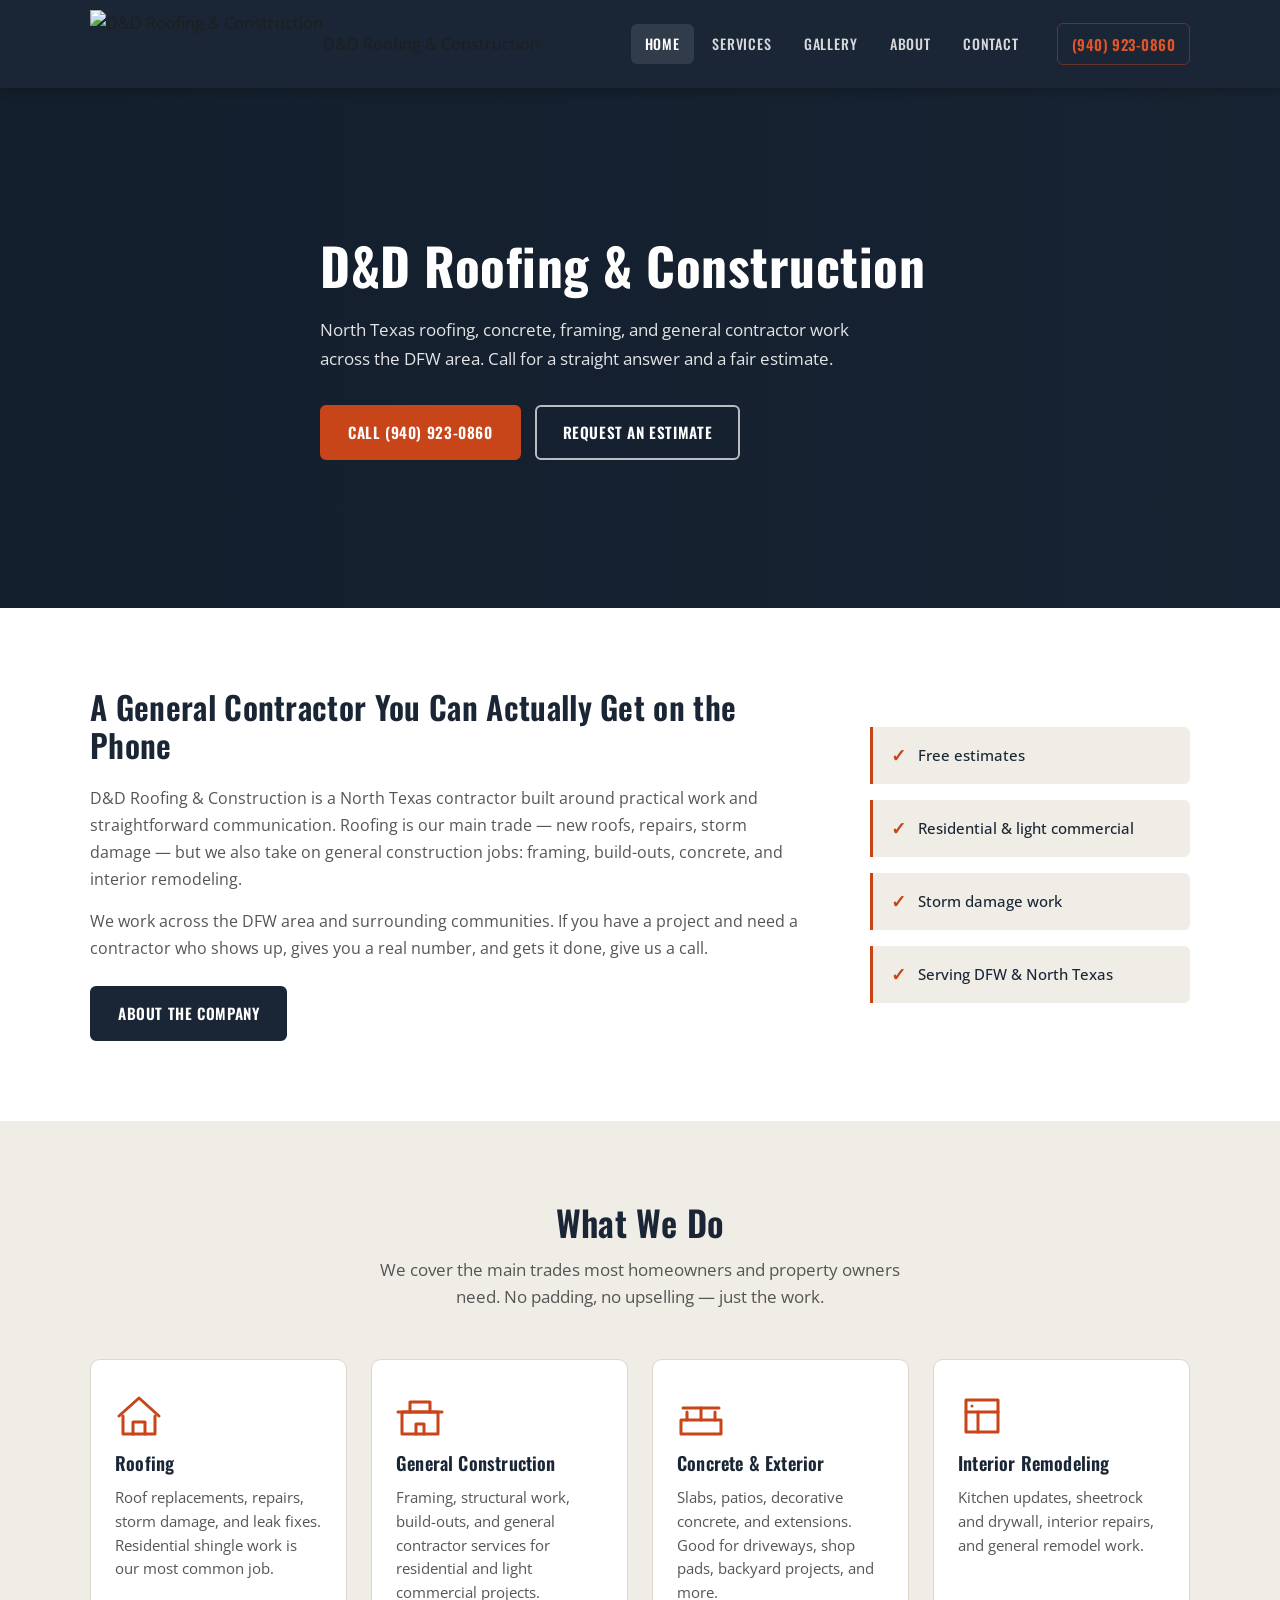
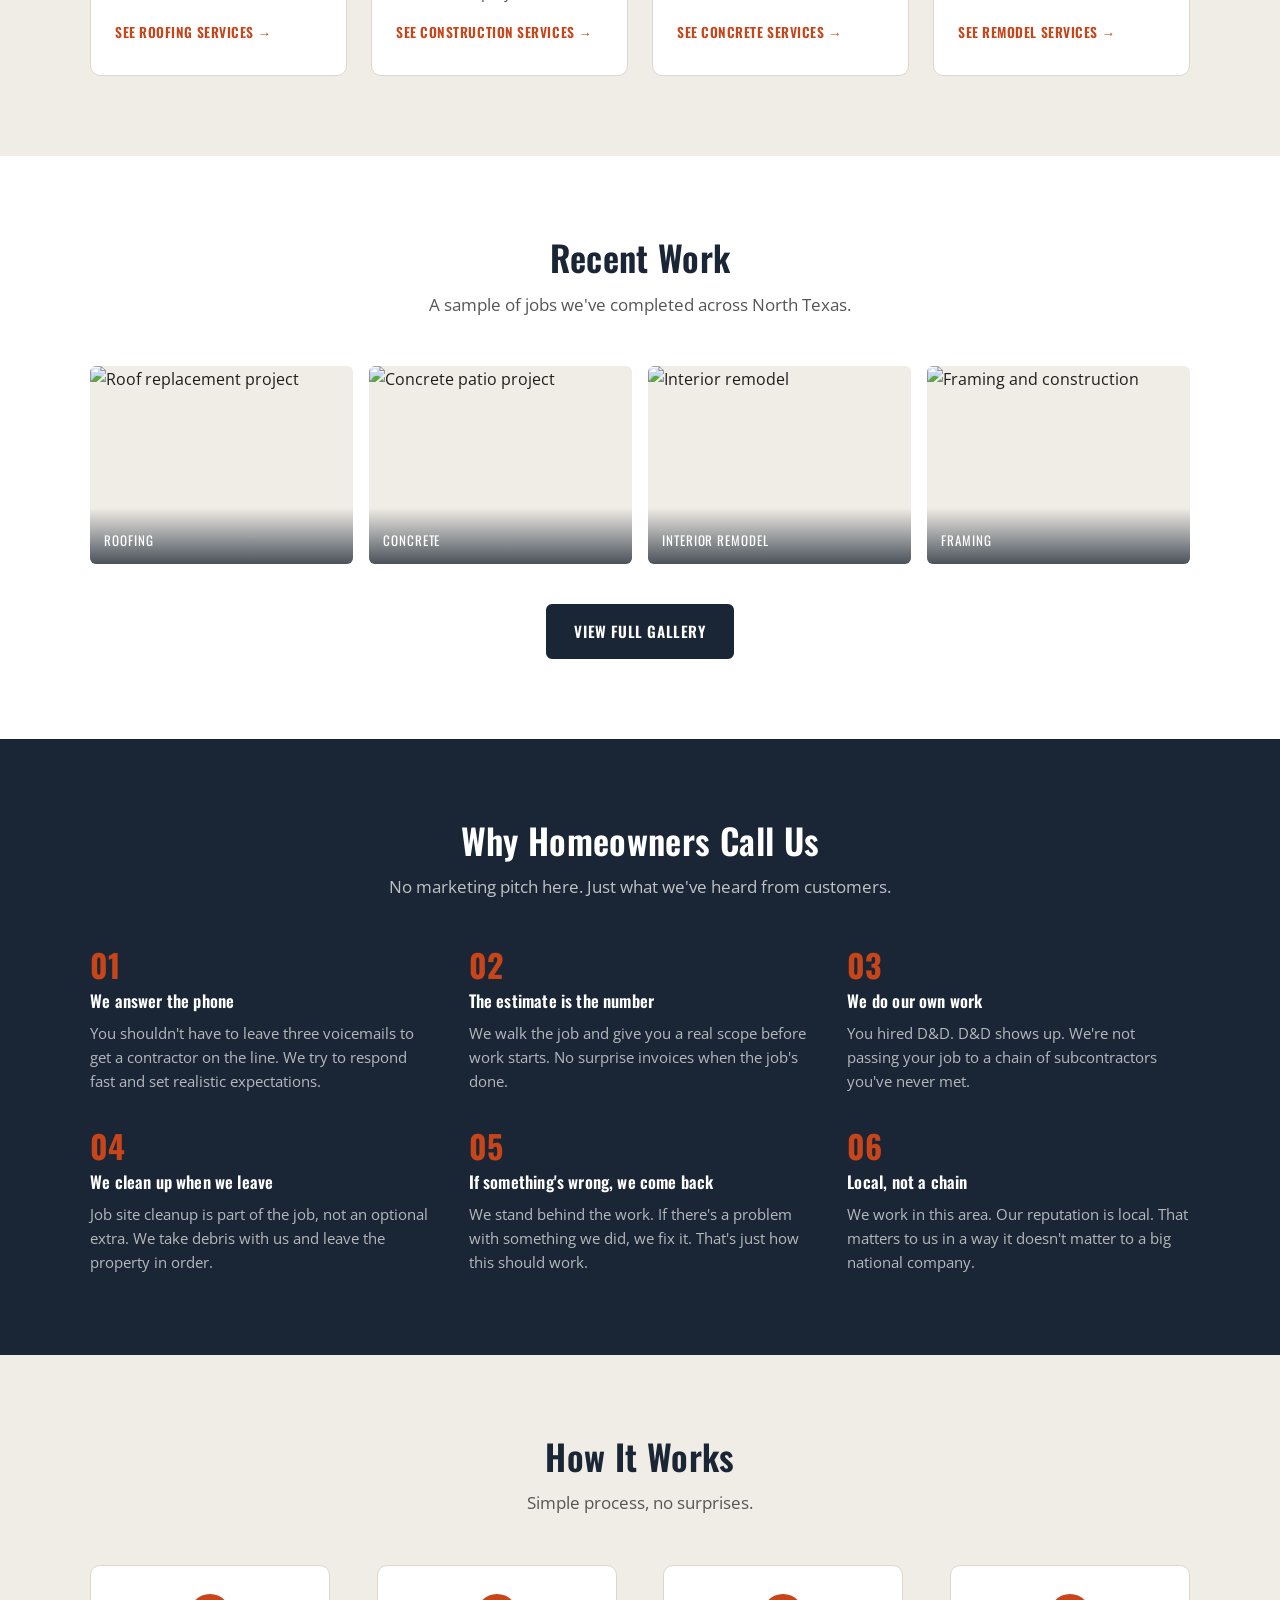
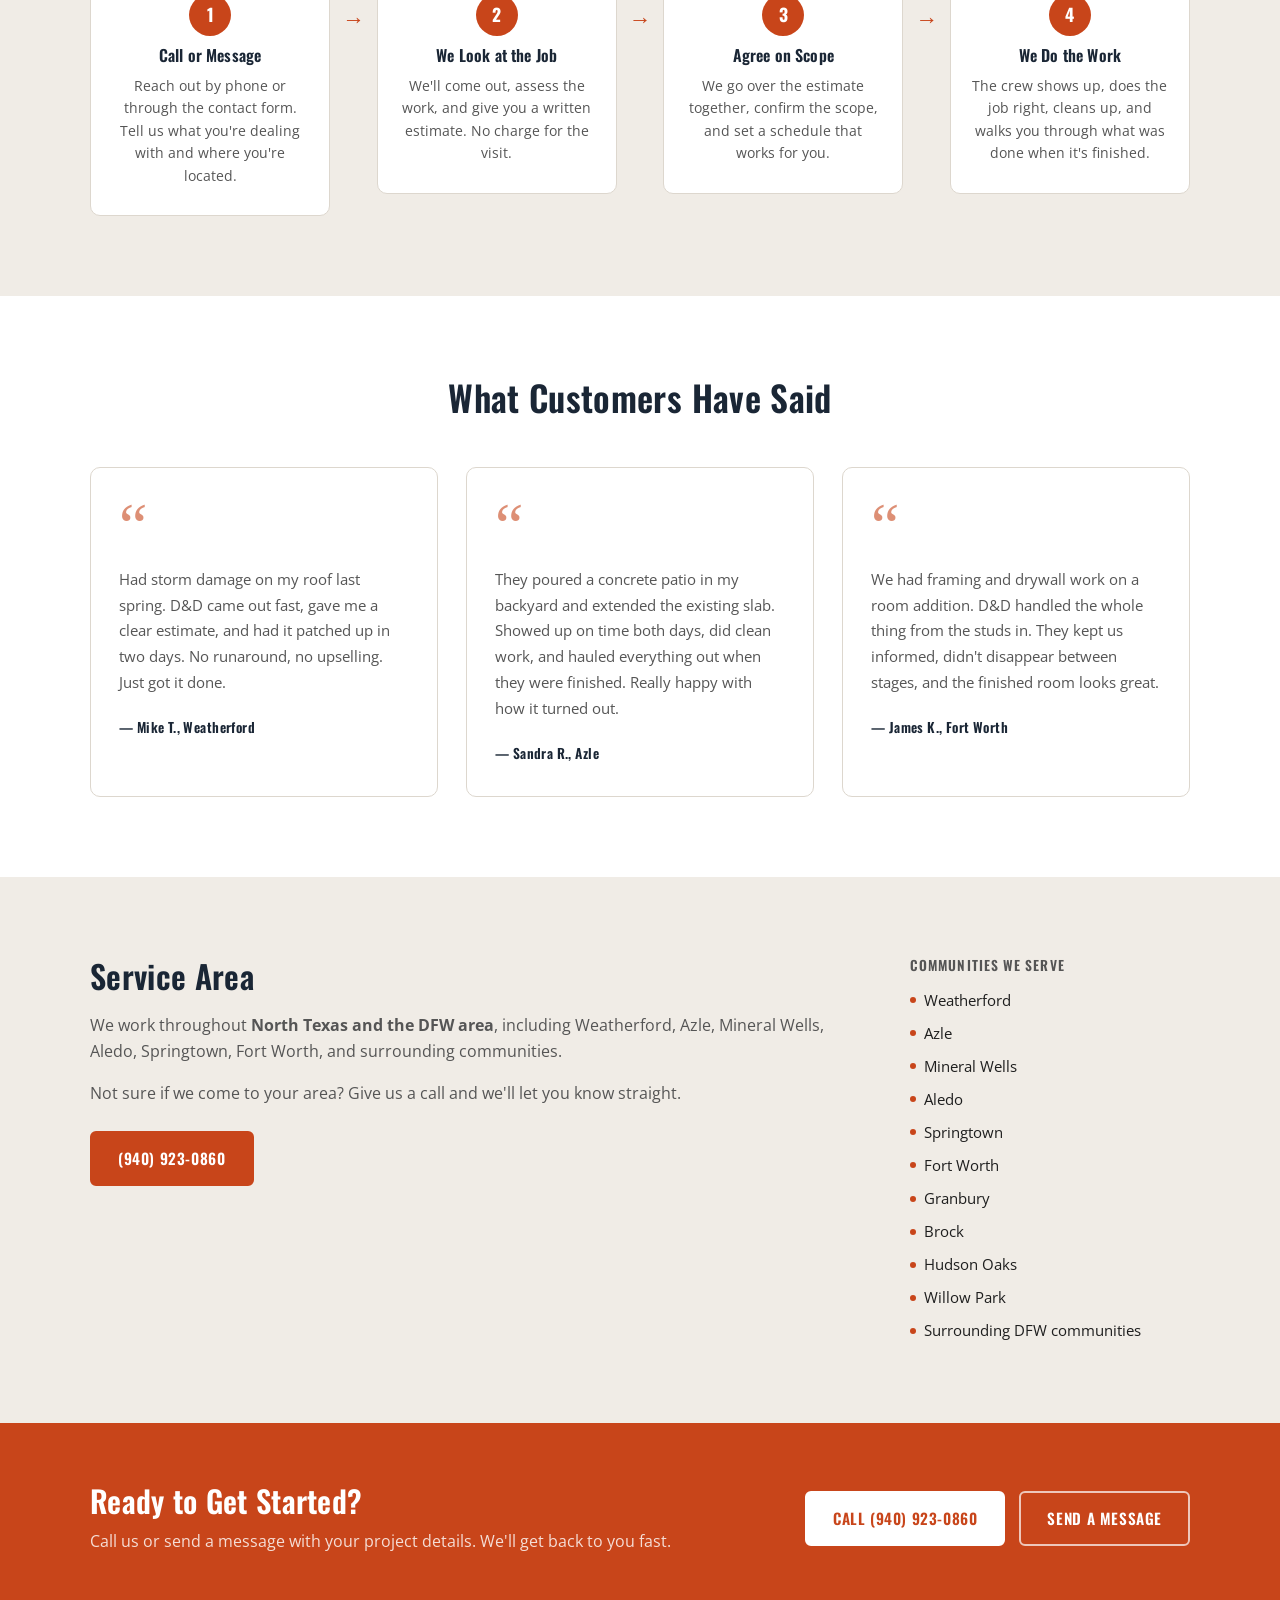
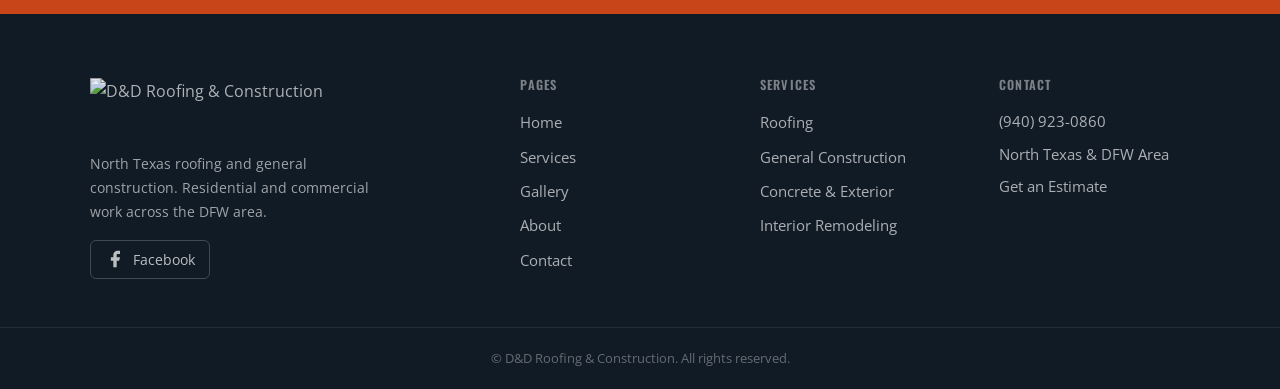
==== commit 49607ca0: "Add header brand text beside logo" ====
--- a/index.html
+++ b/index.html
@@ -34,6 +34,10 @@
     <div class="container header-inner">
       <a href="index.html" class="logo-link">
         <img src="assets/img/logo/dd-logo.jpg" alt="D&amp;D Roofing &amp; Construction" class="logo-img">
+        <span class="logo-text">
+          <span class="logo-text-top">D&amp;D Roofing</span>
+          <span class="logo-text-bottom">&amp; Construction</span>
+        </span>
       </a>
       <nav class="main-nav" id="main-nav">
         <ul>
--- a/assets/css/style.css
+++ b/assets/css/style.css
@@ -1,5 +1,5 @@
 /* ============================================================
-   D&D Roofing & Construction ÃƒÂ¢Ã¢â€šÂ¬Ã¢â‚¬Â Main Stylesheet
+   D&D Roofing & Construction - Main Stylesheet
    ============================================================ */
 
 /* ------------------------------------------------------------
@@ -446,7 +446,7 @@
 
 .service-icon {
   width: 48px;
-  height: 68px;
+  height: 48px;
   color: var(--color-accent);
 }
 
@@ -958,7 +958,7 @@
 }
 
 .service-list li::before {
-  content: 'ÃƒÂ¢Ã…â€œÃ¢â‚¬Å“';
+  content: '\2713';
   color: var(--color-accent);
   font-weight: 700;
   flex-shrink: 0;
@@ -1265,7 +1265,7 @@
 }
 
 .sidebar-card li::before {
-  content: 'ÃƒÂ¢Ã¢â€šÂ¬Ã‚Âº';
+  content: '\203A';
   position: absolute;
   left: 0;
   color: var(--color-accent-light);
@@ -1521,9 +1521,10 @@
 }
 
 /* ------------------------------------------------------------
-   Responsive ÃƒÂ¢Ã¢â€šÂ¬Ã¢â‚¬Â 1024px
+   Responsive - 1024px
    ------------------------------------------------------------ */
 @media (max-width: 1024px) {
+  .logo-text { display: none; }
   .services-grid {
     grid-template-columns: repeat(2, 1fr);
   }
@@ -1597,7 +1598,7 @@
 }
 
 /* ------------------------------------------------------------
-   Responsive ÃƒÂ¢Ã¢â€šÂ¬Ã¢â‚¬Â 768px (mobile)
+   Responsive - 768px (mobile)
    ------------------------------------------------------------ */
 @media (max-width: 768px) {
   .main-nav {
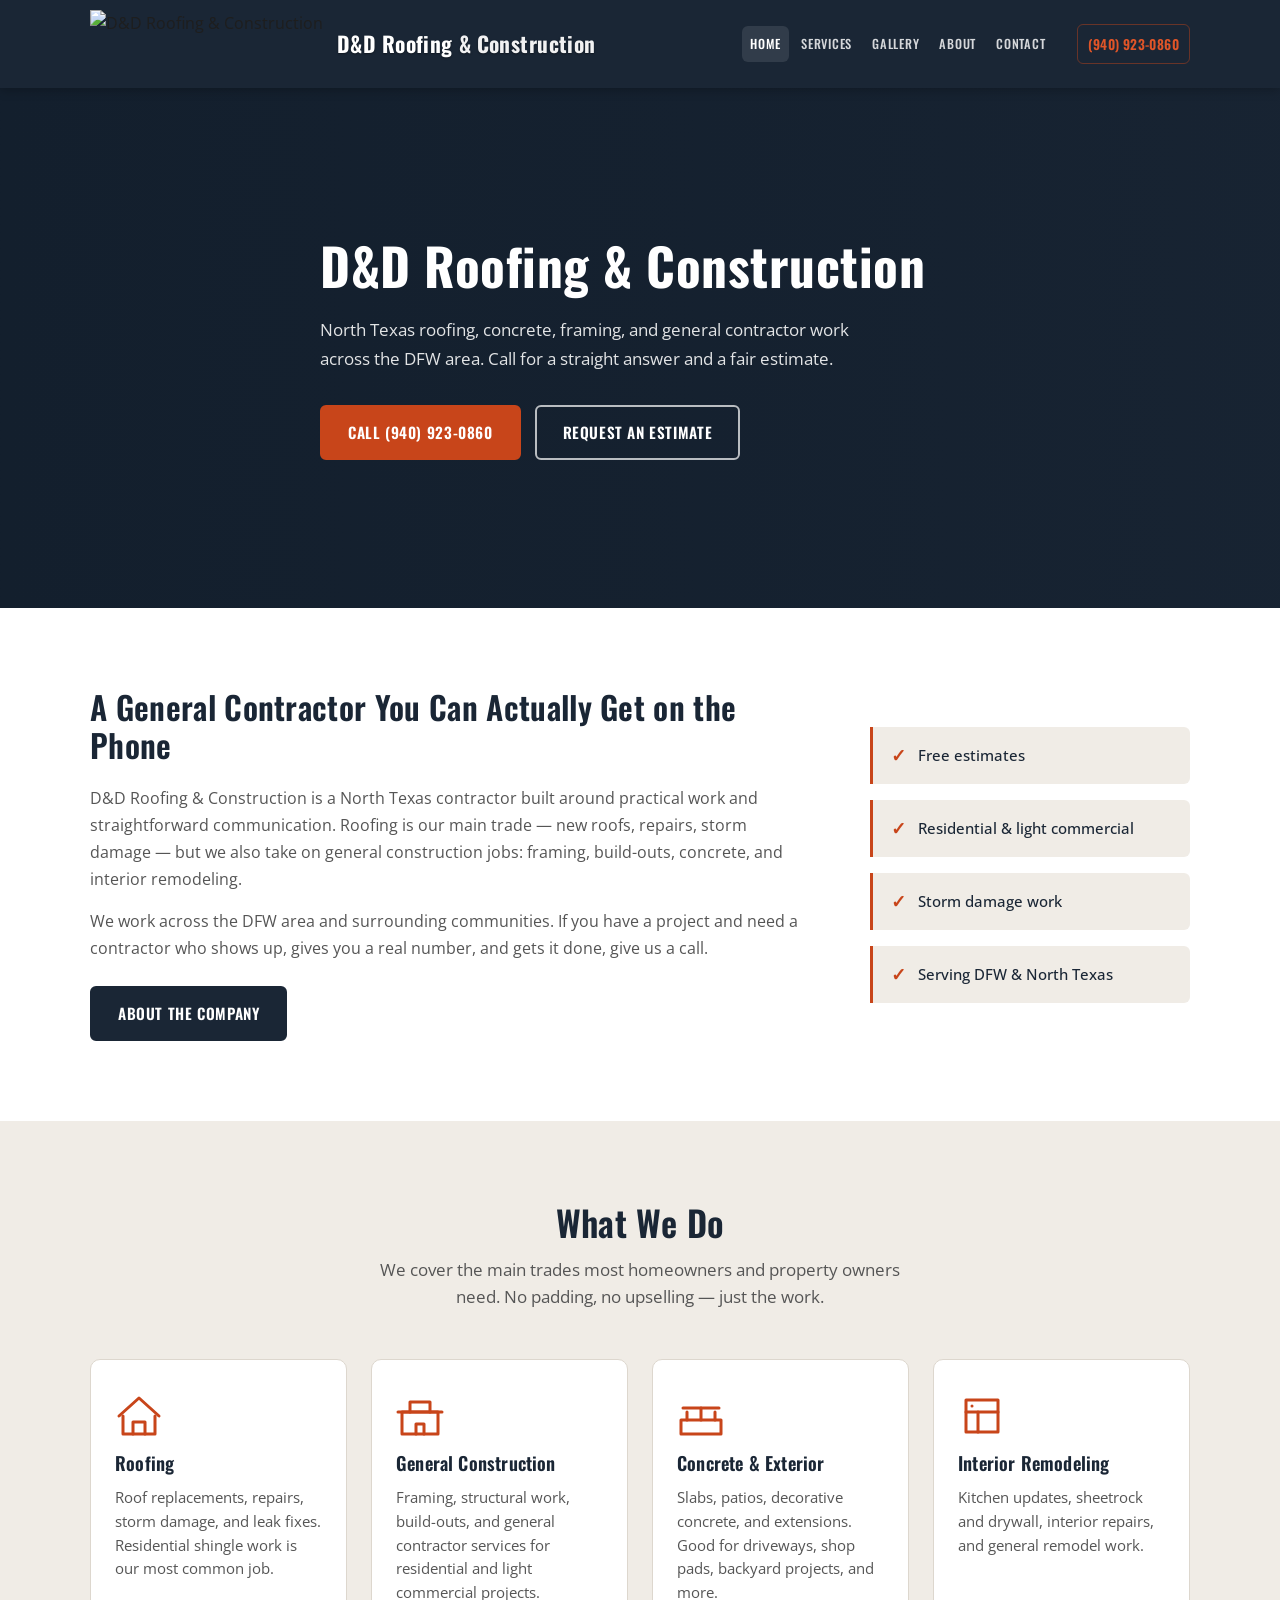
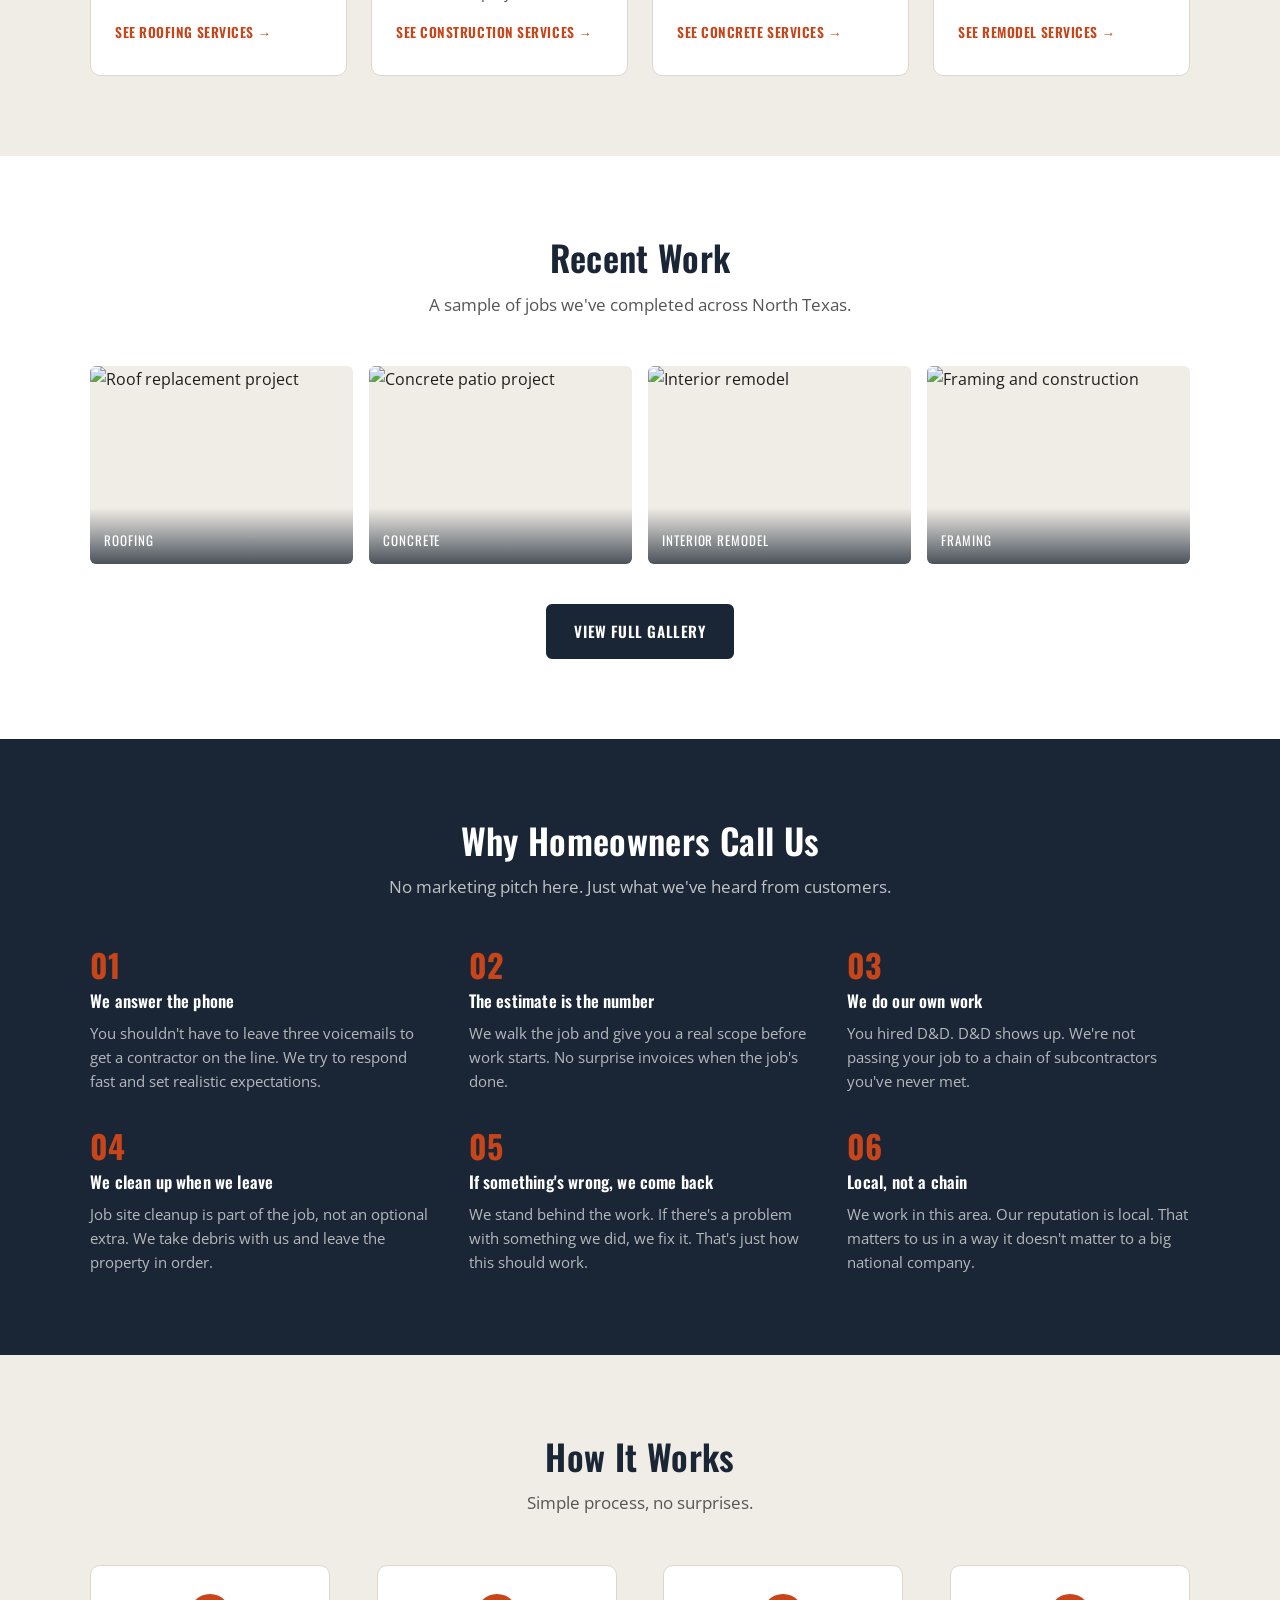
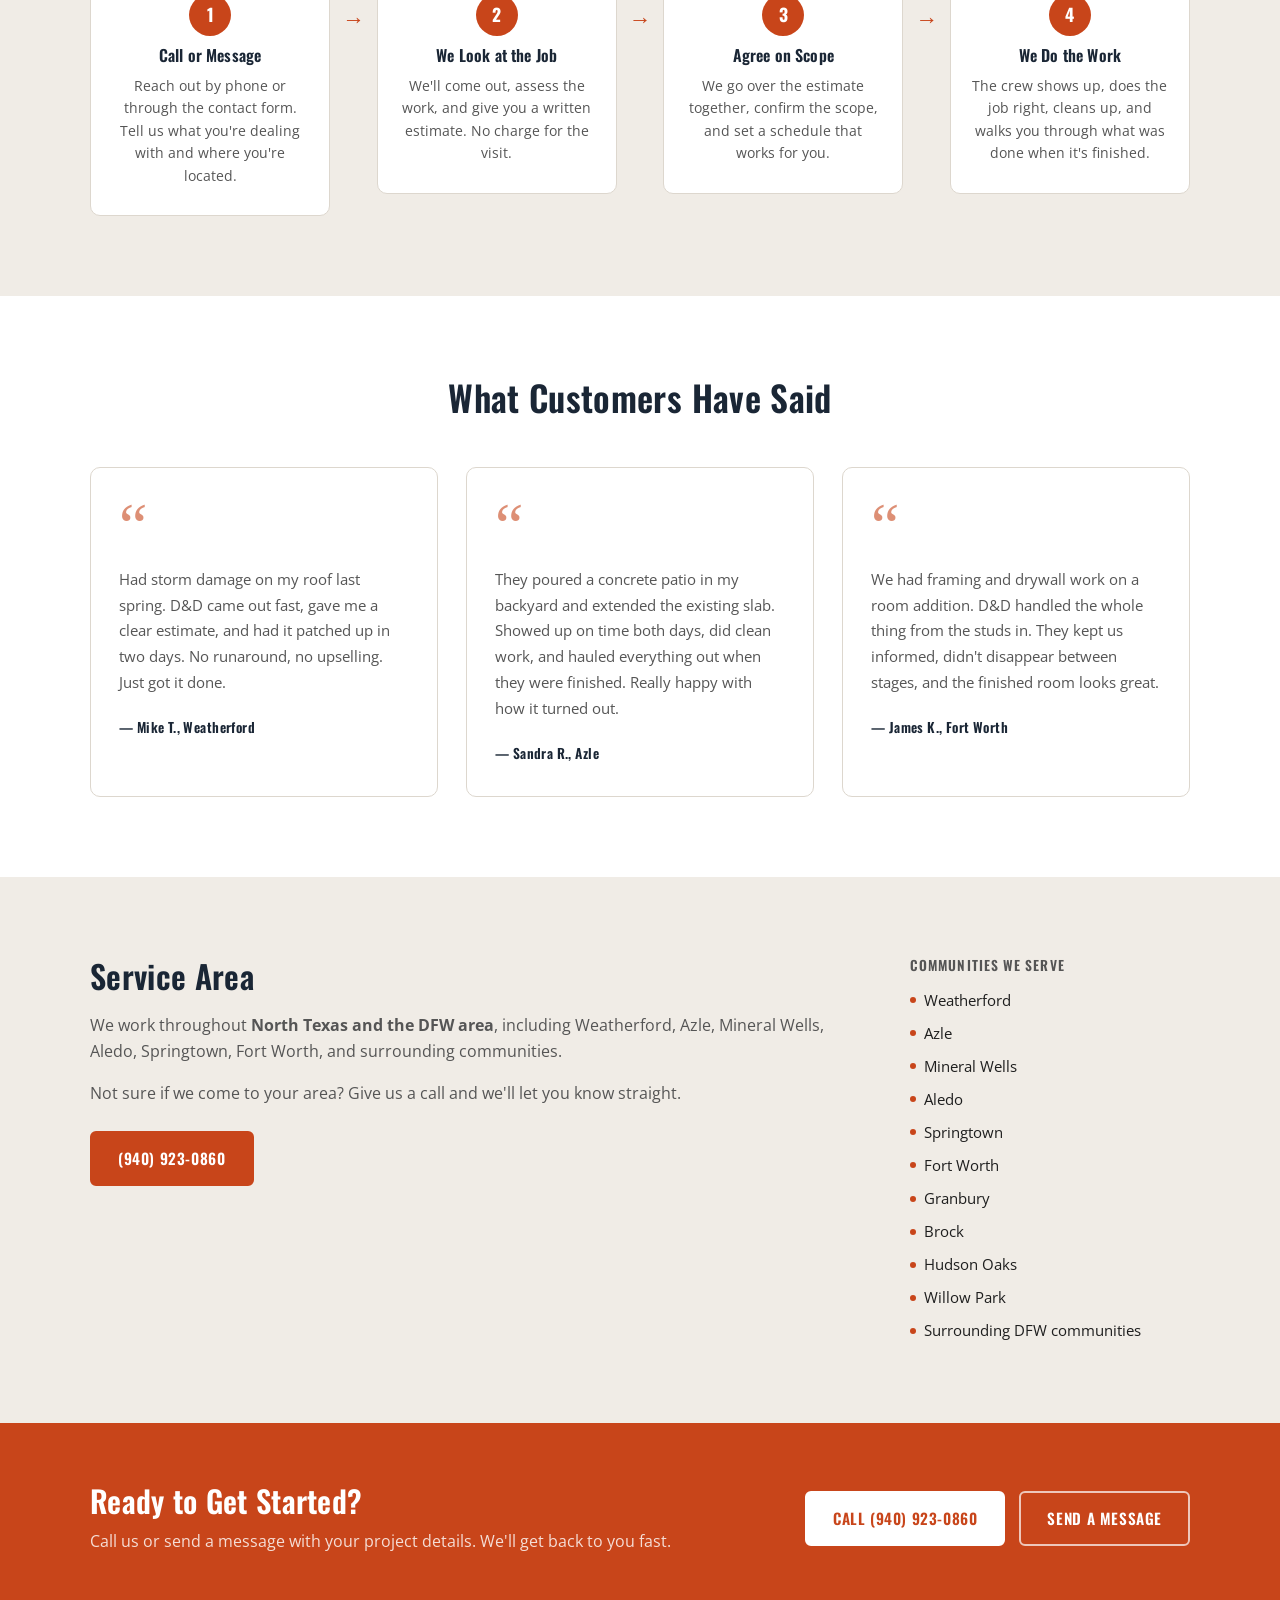
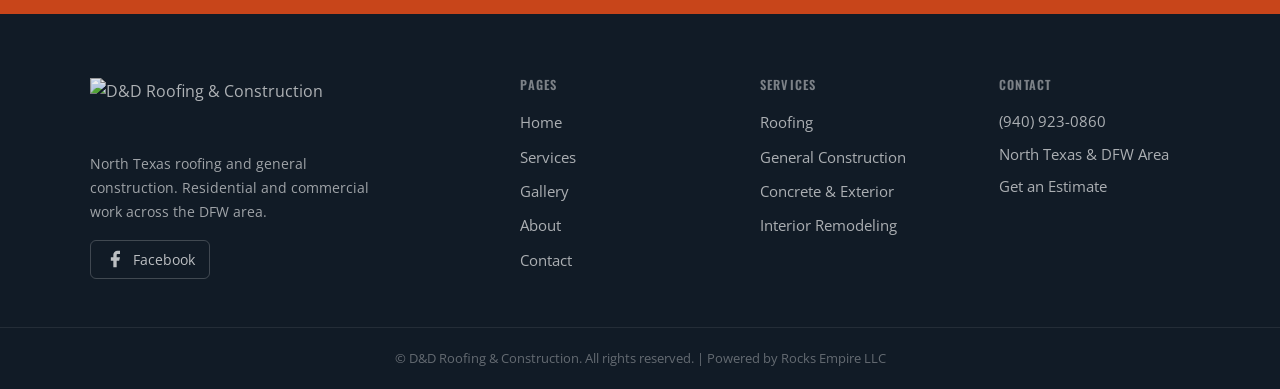
==== commit abc725b7: "Add footer credit for Rocks Empire LLC" ====
--- a/index.html
+++ b/index.html
@@ -358,7 +358,7 @@
     </div>
     <div class="footer-bottom">
       <div class="container">
-        <p>&copy; <span id="footer-year"></span> D&amp;D Roofing &amp; Construction. All rights reserved.</p>
+        <p>&copy; <span id="footer-year"></span> D&amp;D Roofing &amp; Construction. All rights reserved. | Powered by Rocks Empire LLC</p>
       </div>
     </div>
   </footer>
--- a/assets/css/style.css
+++ b/assets/css/style.css
@@ -213,12 +213,15 @@
   flex-shrink: 0;
   display: flex;
   align-items: center;
+  gap: 12px;
+  min-width: 0;
 }
 
 .logo-img {
   height: 68px;
   width: auto;
   display: block;
+  flex-shrink: 0;
 }
 
 .main-nav {
@@ -1524,6 +1527,9 @@
    Responsive - 1024px
    ------------------------------------------------------------ */
 @media (max-width: 1024px) {
+  .logo-text {
+    display: none;
+  }
   .logo-text { display: none; }
   .services-grid {
     grid-template-columns: repeat(2, 1fr);
@@ -1750,3 +1756,56 @@
     align-items: stretch;
   }
 }
+
+
+/* Final header readability fix */
+.logo-link {
+  gap: 14px !important;
+}
+
+.logo-text {
+  display: flex !important;
+  flex-direction: row !important;
+  align-items: baseline !important;
+  gap: 6px !important;
+  white-space: nowrap !important;
+  color: #ffffff !important;
+  text-shadow: 0 1px 2px rgba(0,0,0,0.40) !important;
+}
+
+.logo-text-top,
+.logo-text-bottom {
+  font-family: var(--font-heading) !important;
+  font-size: 1.34rem !important;
+  font-weight: 700 !important;
+  letter-spacing: 0.02em !important;
+  color: #ffffff !important;
+  margin-top: 0 !important;
+  line-height: 1 !important;
+}
+
+.logo-text-bottom {
+  color: rgba(255,255,255,0.94) !important;
+}
+
+.main-nav a {
+  padding: 8px 8px !important;
+  font-size: 0.78rem !important;
+}
+
+.header-phone {
+  padding: 8px 10px !important;
+  font-size: 0.84rem !important;
+}
+
+@media (max-width: 1260px) {
+  .header-phone {
+    display: none !important;
+  }
+}
+
+@media (max-width: 1080px) {
+  .logo-text {
+    display: none !important;
+  }
+}
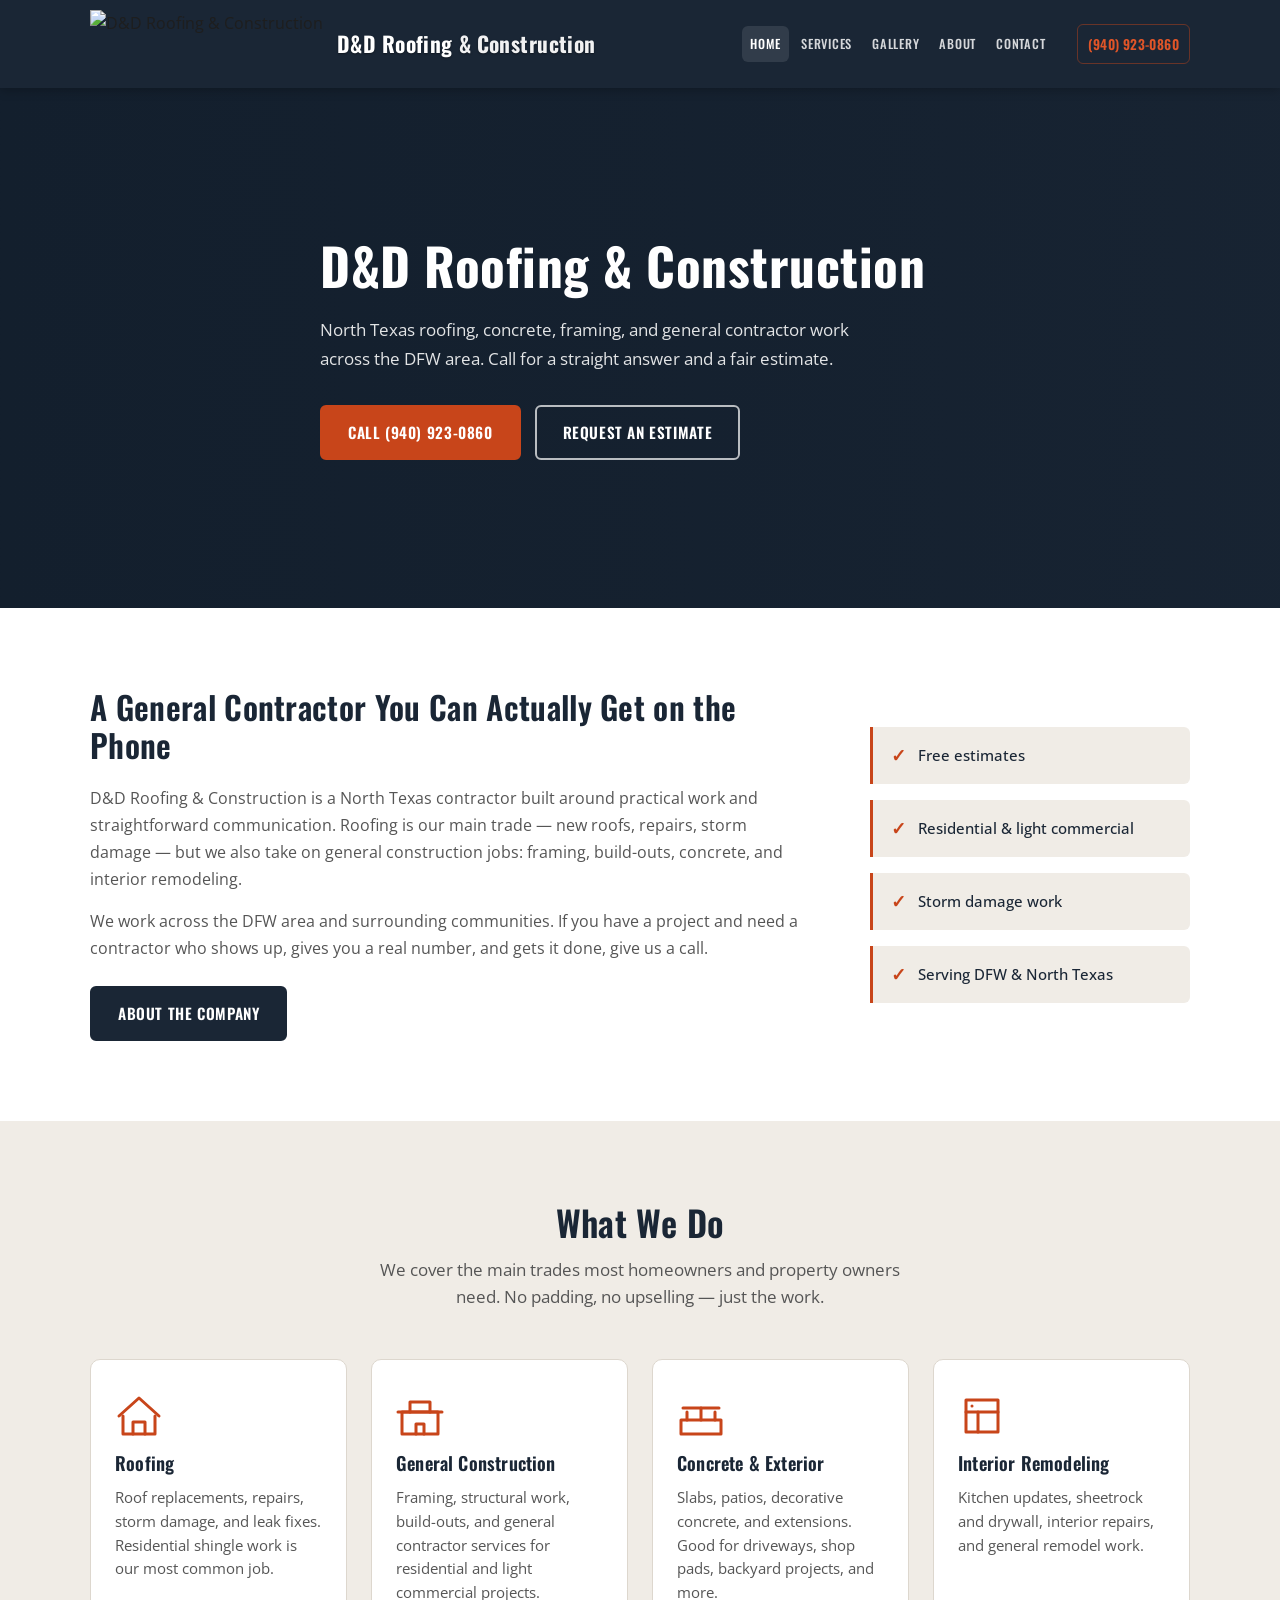
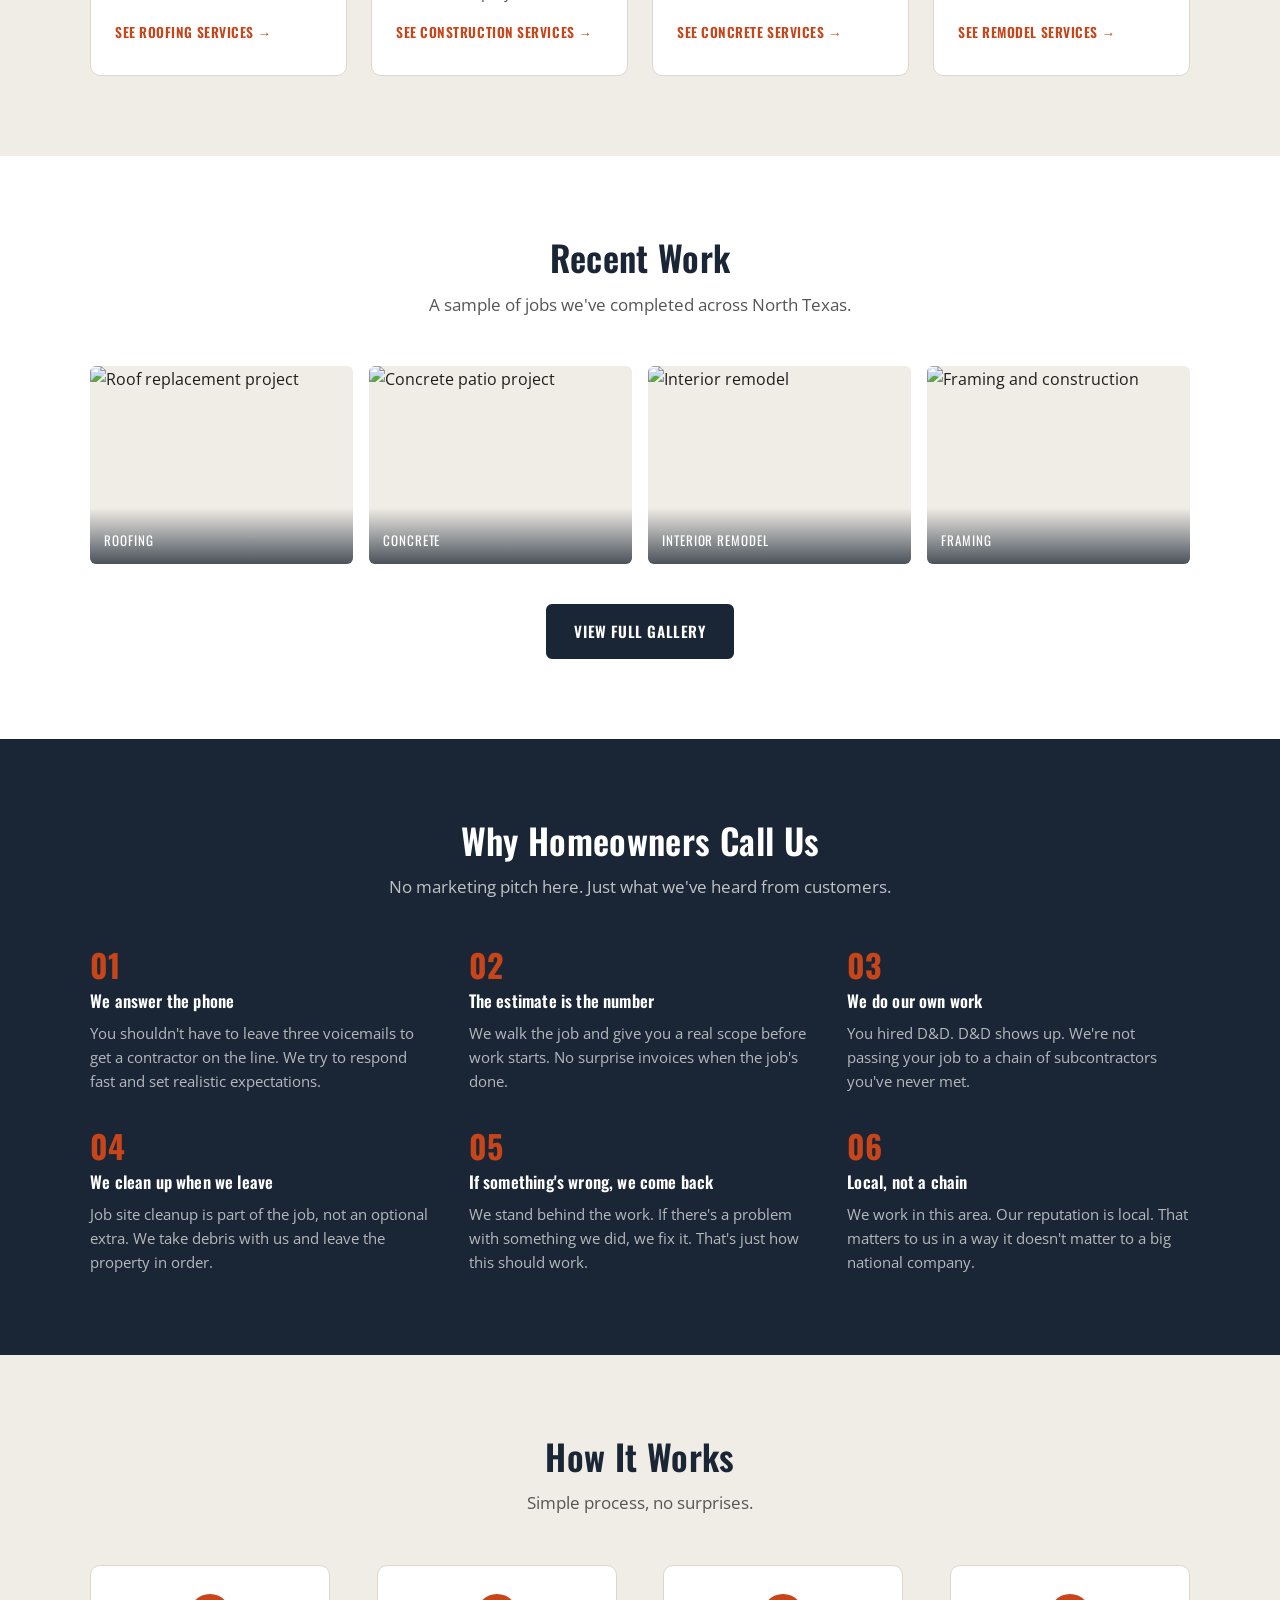
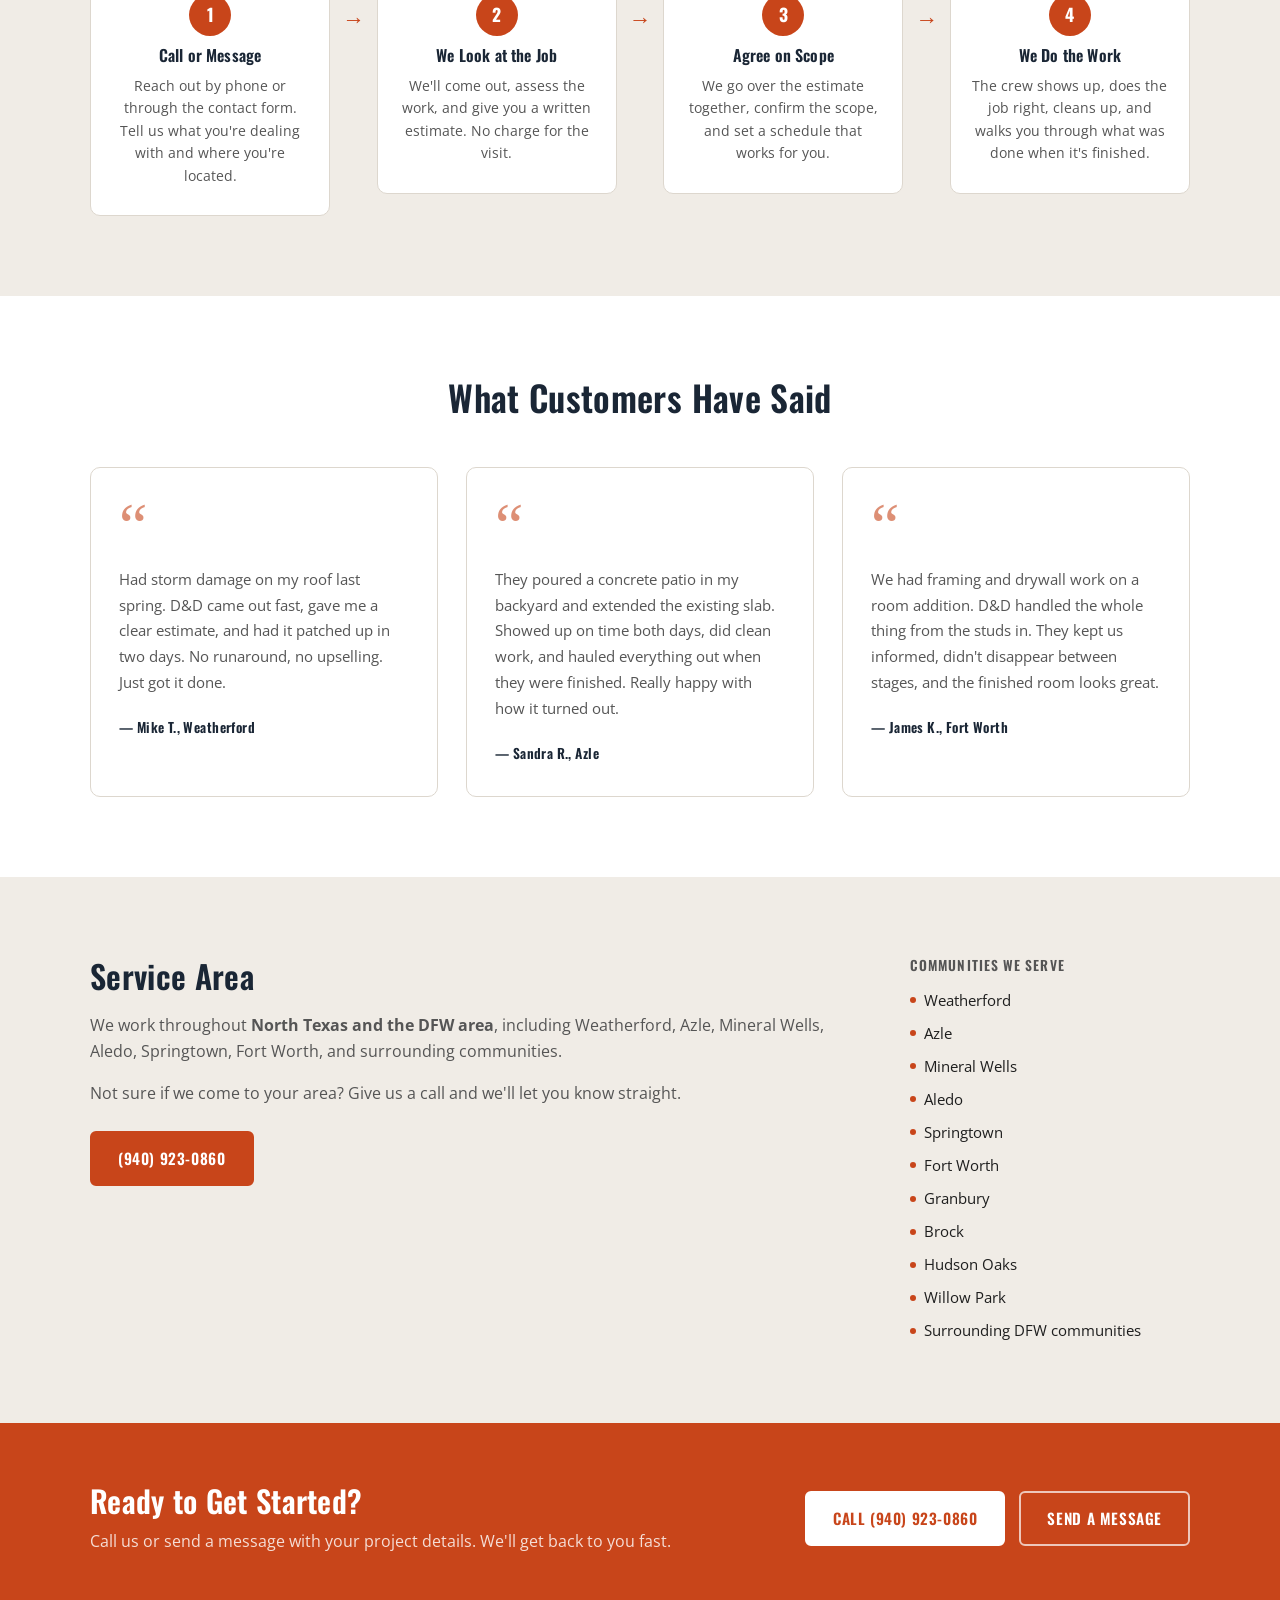
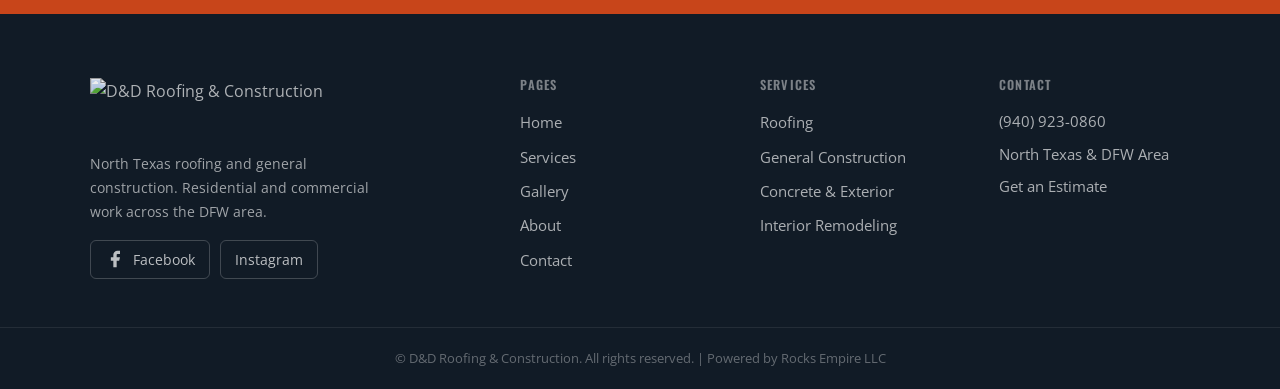
==== commit 865eb478: "Add Instagram links to footer and contact page" ====
--- a/index.html
+++ b/index.html
@@ -325,10 +325,15 @@
         <img src="assets/img/logo/dd-logo.jpg" alt="D&amp;D Roofing &amp; Construction" class="footer-logo">
         <p>North Texas roofing and general construction. Residential and commercial work across the DFW area.</p>
         <!-- Replace the href below with your actual Facebook page URL -->
+        <div class="footer-socials">
         <a href="https://www.facebook.com/DandDRoofingandconstruction" target="_blank" rel="noopener" class="footer-facebook">
           <svg width="20" height="20" viewBox="0 0 24 24" fill="currentColor"><path d="M18 2h-3a5 5 0 0 0-5 5v3H7v4h3v8h4v-8h3l1-4h-4V7a1 1 0 0 1 1-1h3z"/></svg>
           Facebook
         </a>
+        <a href="https://www.instagram.com/danddroofingandconstruction/" target="_blank" rel="noopener" class="footer-facebook">
+          Instagram
+        </a>
+      </div>
       </div>
       <div class="footer-nav">
         <h4>Pages</h4>
--- a/assets/css/style.css
+++ b/assets/css/style.css
@@ -1809,3 +1809,31 @@
     display: none !important;
   }
 }
+
+.footer-socials {
+  display: flex;
+  align-items: center;
+  gap: 10px;
+  flex-wrap: wrap;
+}
+
+.instagram-cta {
+  display: flex;
+  align-items: center;
+  justify-content: center;
+  gap: 12px;
+  background: linear-gradient(135deg, #833ab4 0%, #e1306c 55%, #f77737 100%);
+  color: var(--color-white);
+  padding: 16px 20px;
+  border-radius: var(--radius);
+  font-family: var(--font-heading);
+  font-size: 0.92rem;
+  font-weight: 600;
+  letter-spacing: 0.04em;
+  text-transform: uppercase;
+  transition: filter 0.15s ease;
+}
+
+.instagram-cta:hover {
+  filter: brightness(0.96);
+}
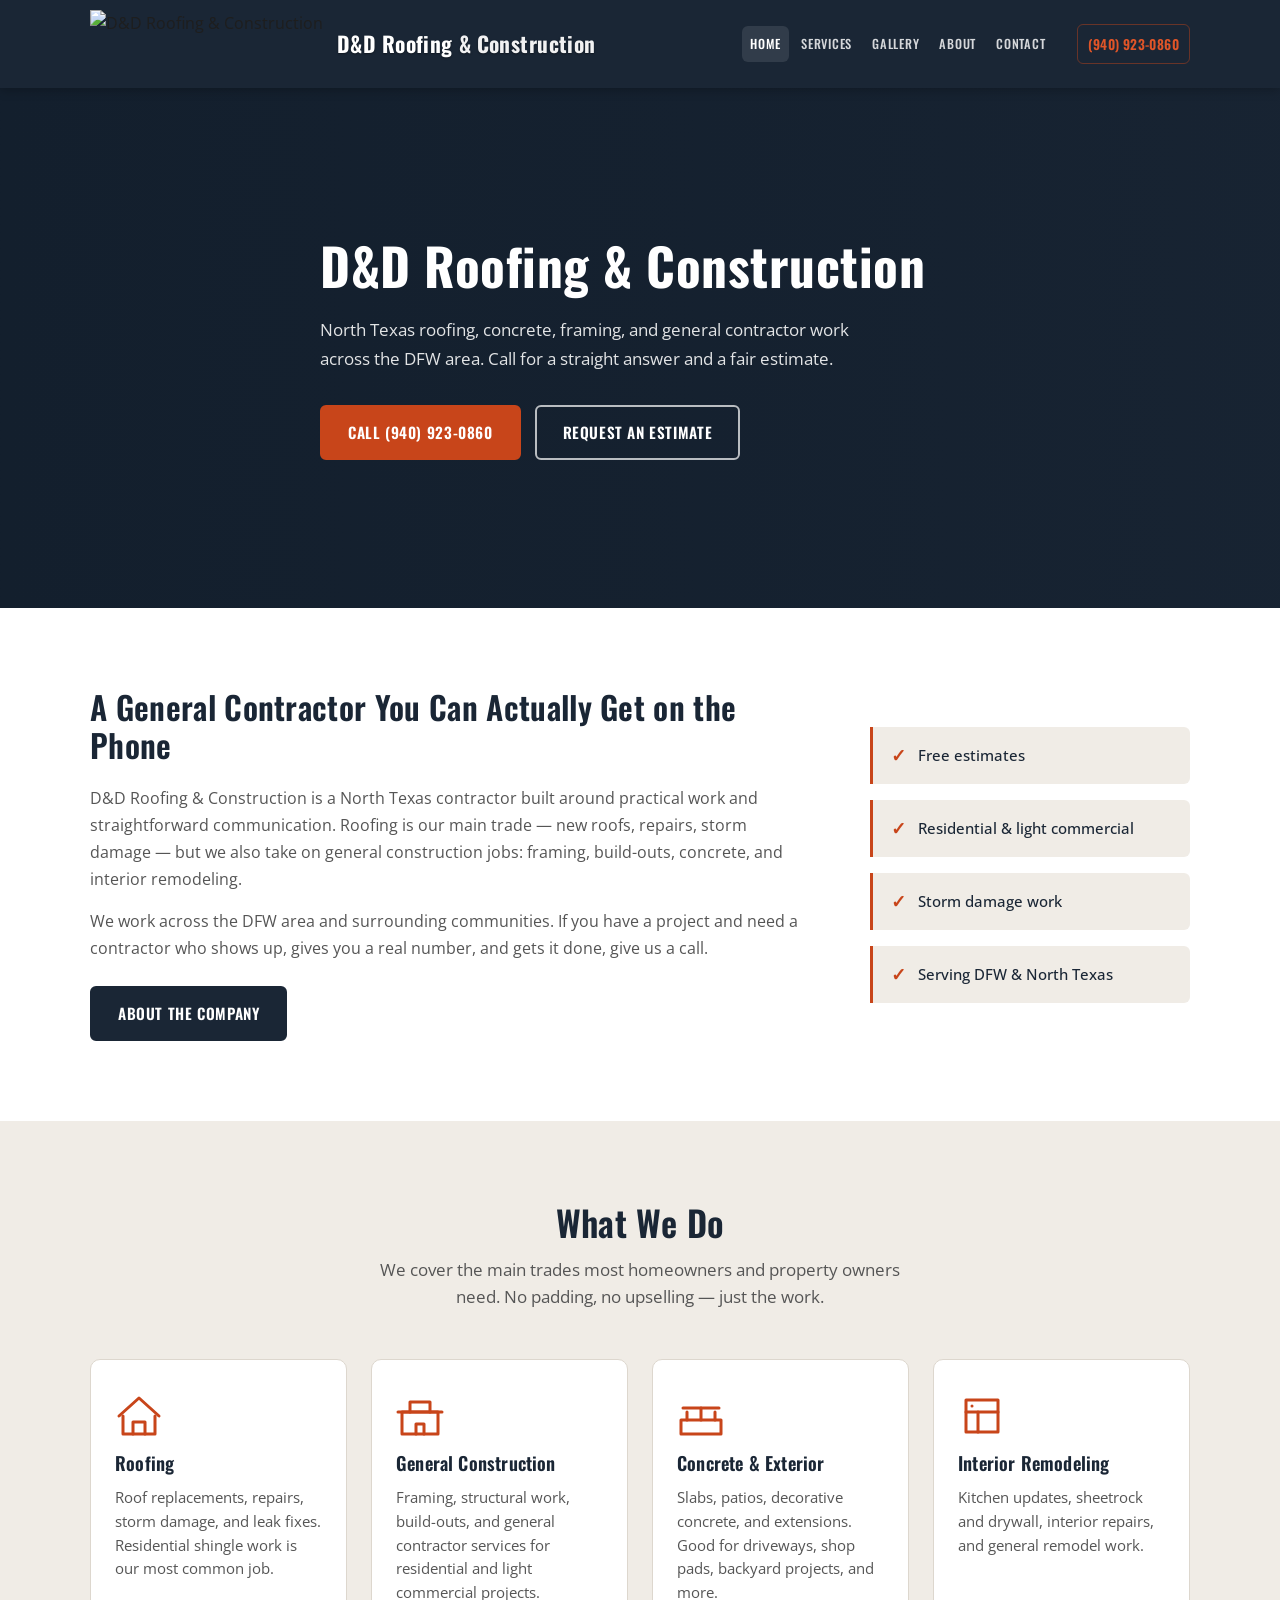
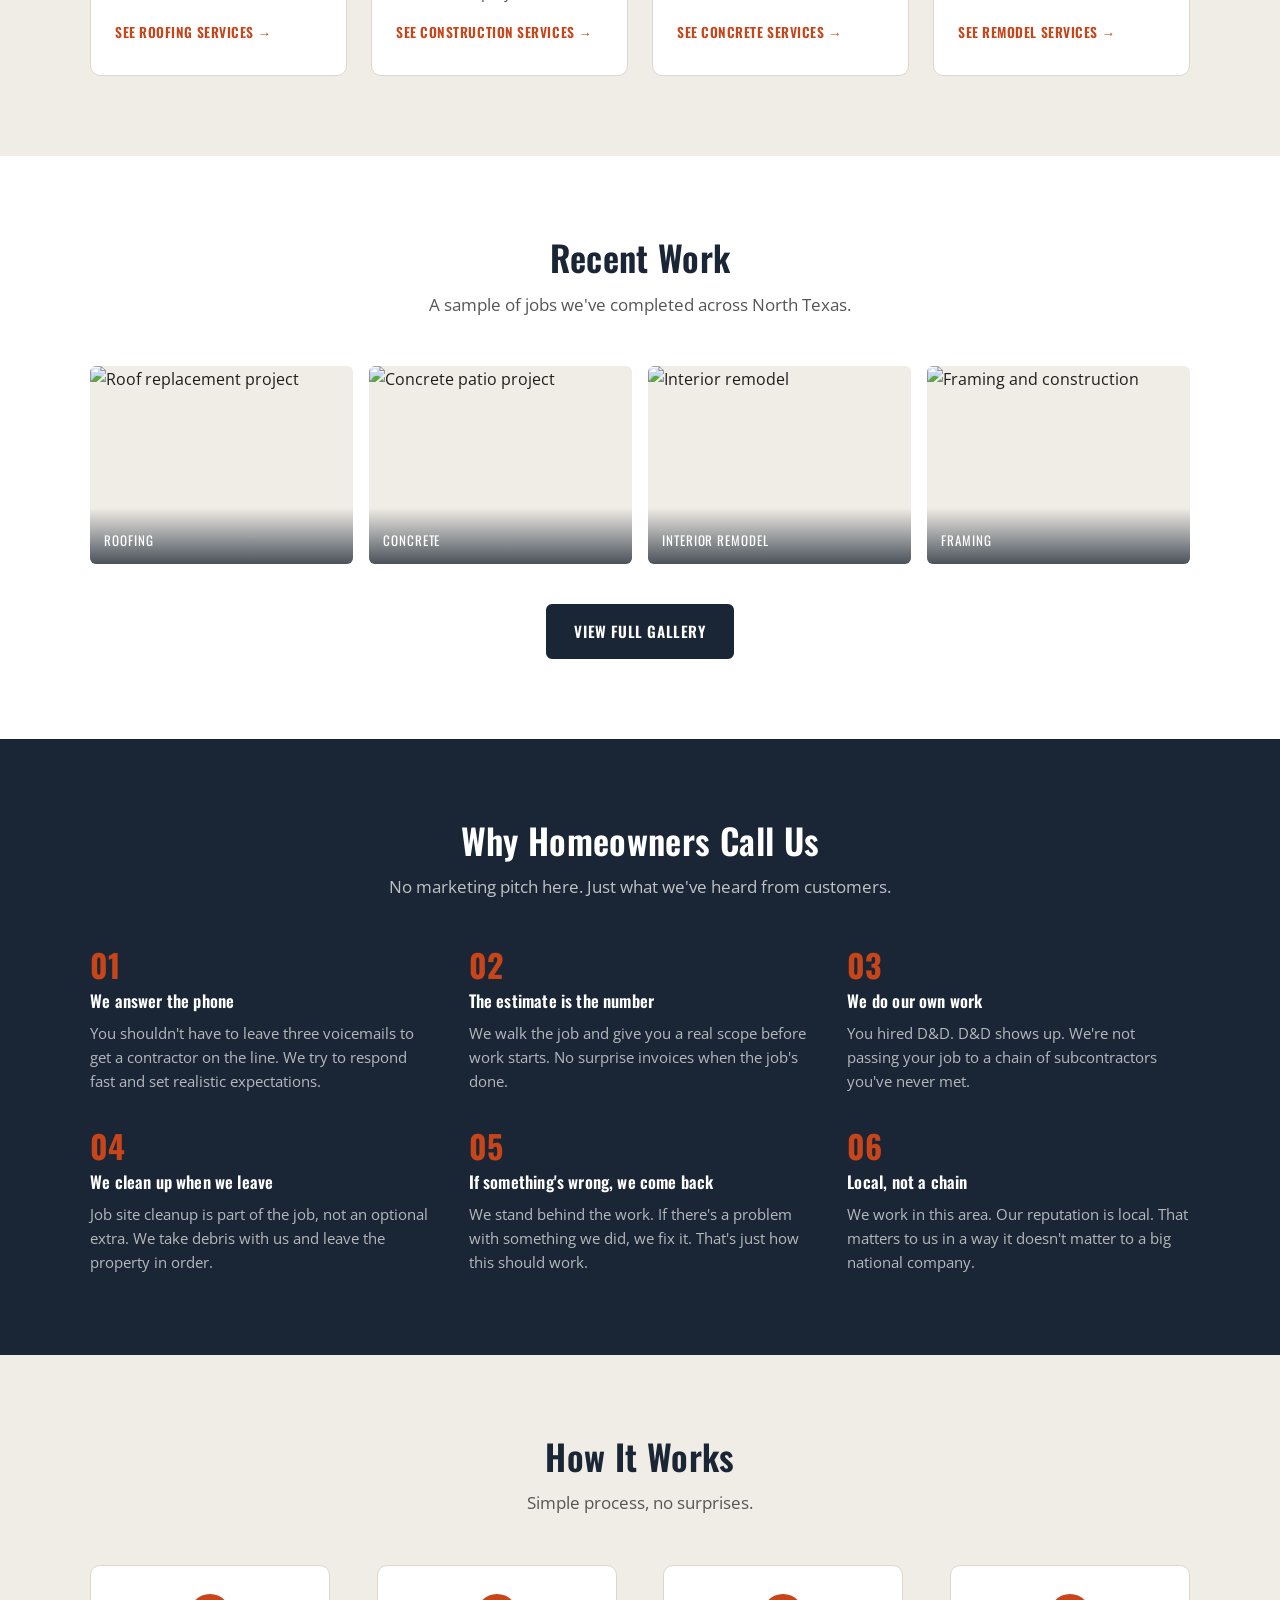
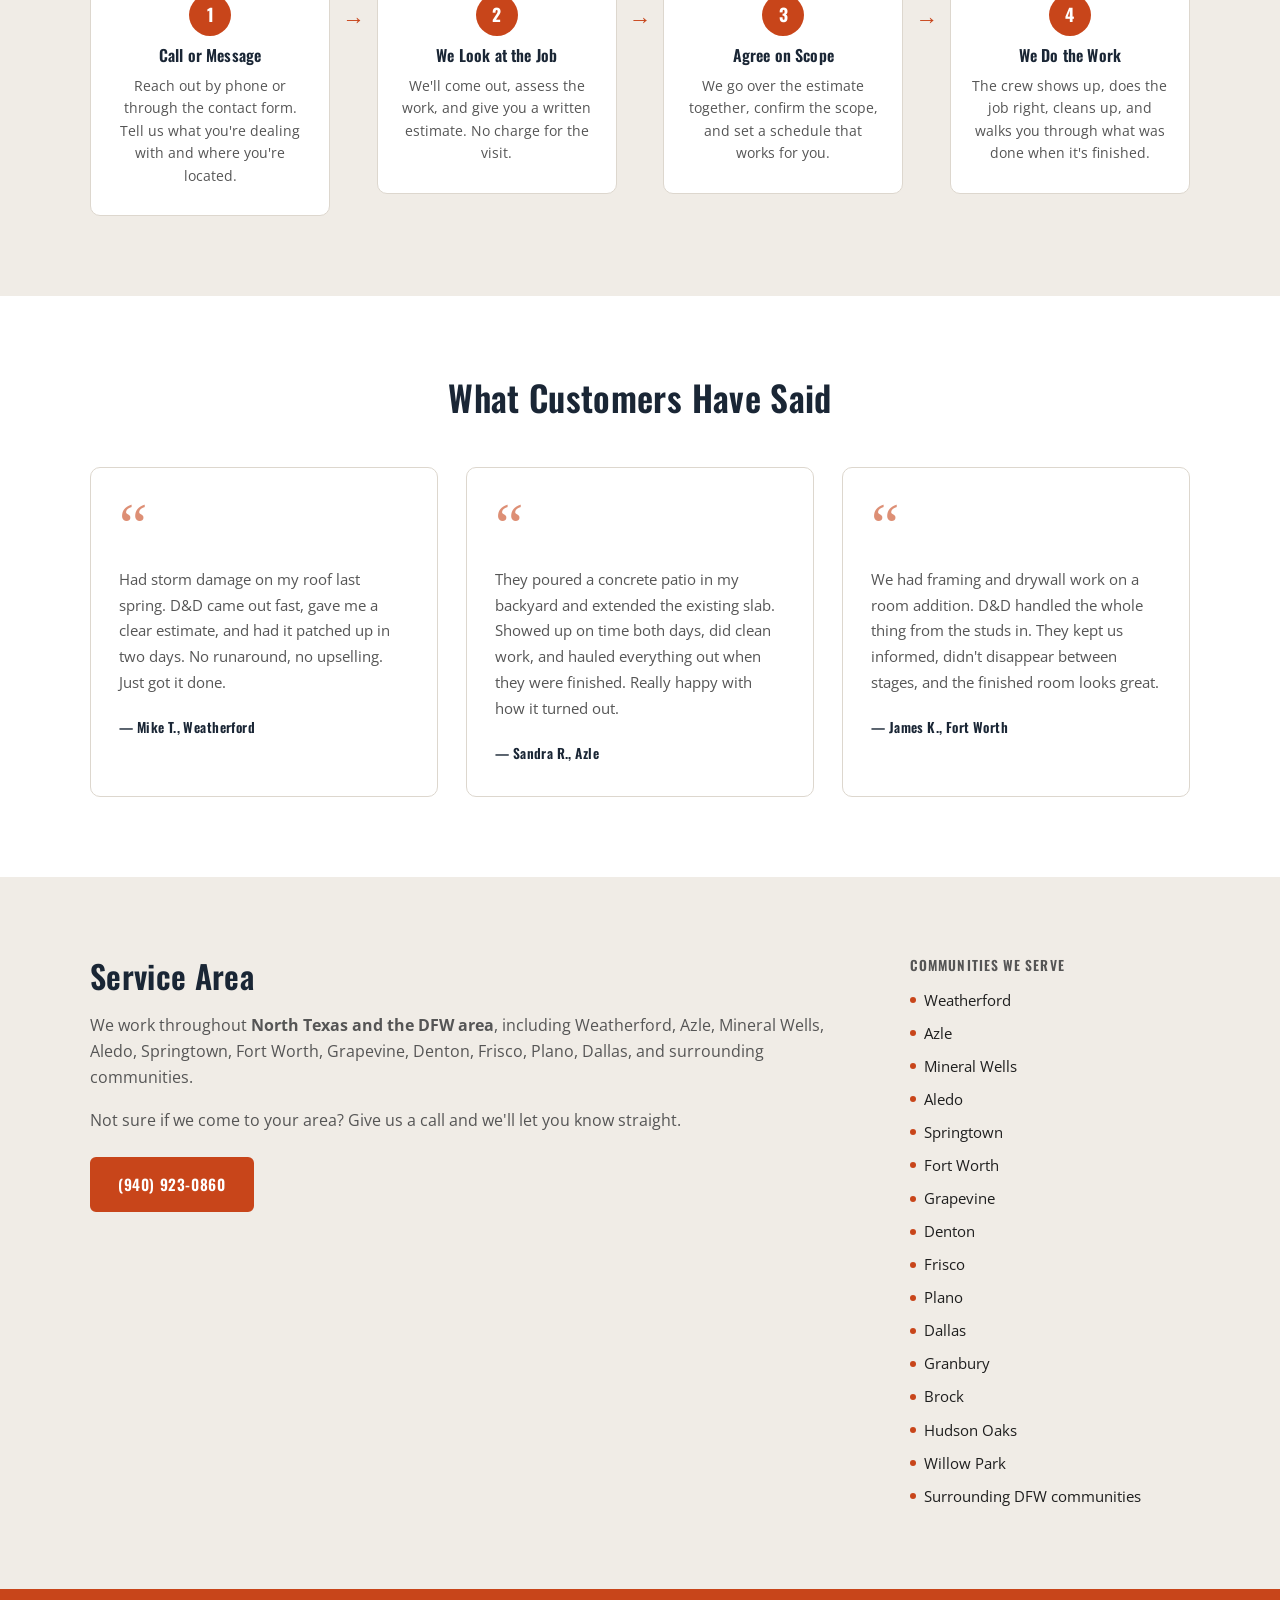
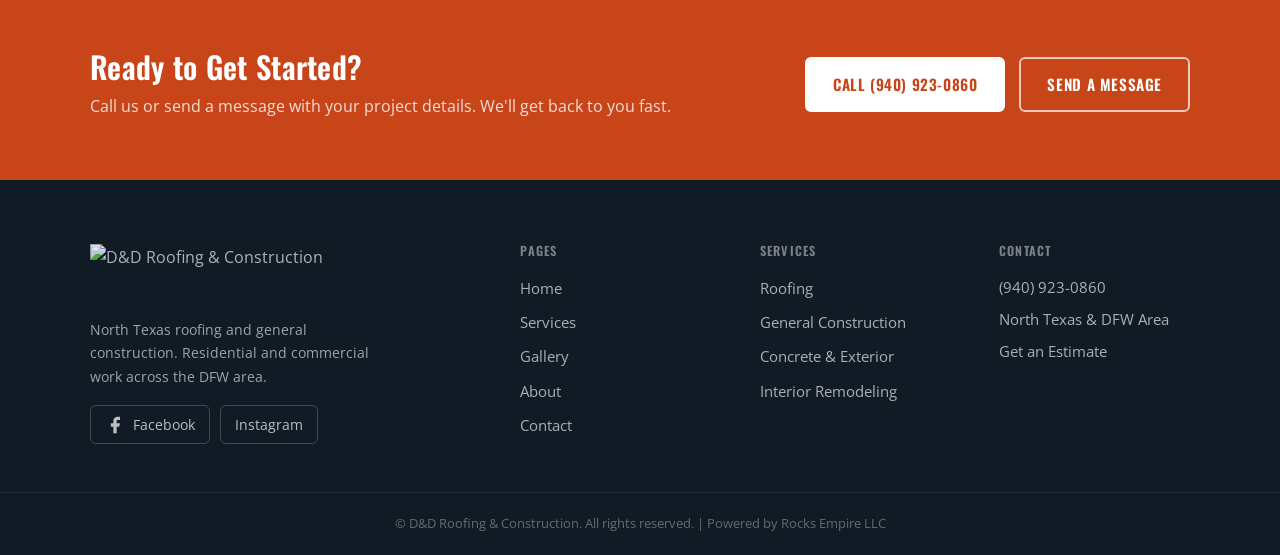
==== commit 9a9faee8: "Expand service area cities" ====
--- a/index.html
+++ b/index.html
@@ -281,7 +281,7 @@
     <div class="container area-inner">
       <div class="area-text">
         <h2>Service Area</h2>
-        <p>We work throughout <strong>North Texas and the DFW area</strong>, including Weatherford, Azle, Mineral Wells, Aledo, Springtown, Fort Worth, and surrounding communities.</p>
+        <p>We work throughout <strong>North Texas and the DFW area</strong>, including Weatherford, Azle, Mineral Wells, Aledo, Springtown, Fort Worth, Grapevine, Denton, Frisco, Plano, Dallas, and surrounding communities.</p>
         <p>Not sure if we come to your area? Give us a call and we'll let you know straight.</p>
         <a href="tel:+19409230860" class="btn btn-accent">(940) 923-0860</a>
       </div>
@@ -294,6 +294,11 @@
           <li>Aledo</li>
           <li>Springtown</li>
           <li>Fort Worth</li>
+          <li>Grapevine</li>
+          <li>Denton</li>
+          <li>Frisco</li>
+          <li>Plano</li>
+          <li>Dallas</li>
           <li>Granbury</li>
           <li>Brock</li>
           <li>Hudson Oaks</li>
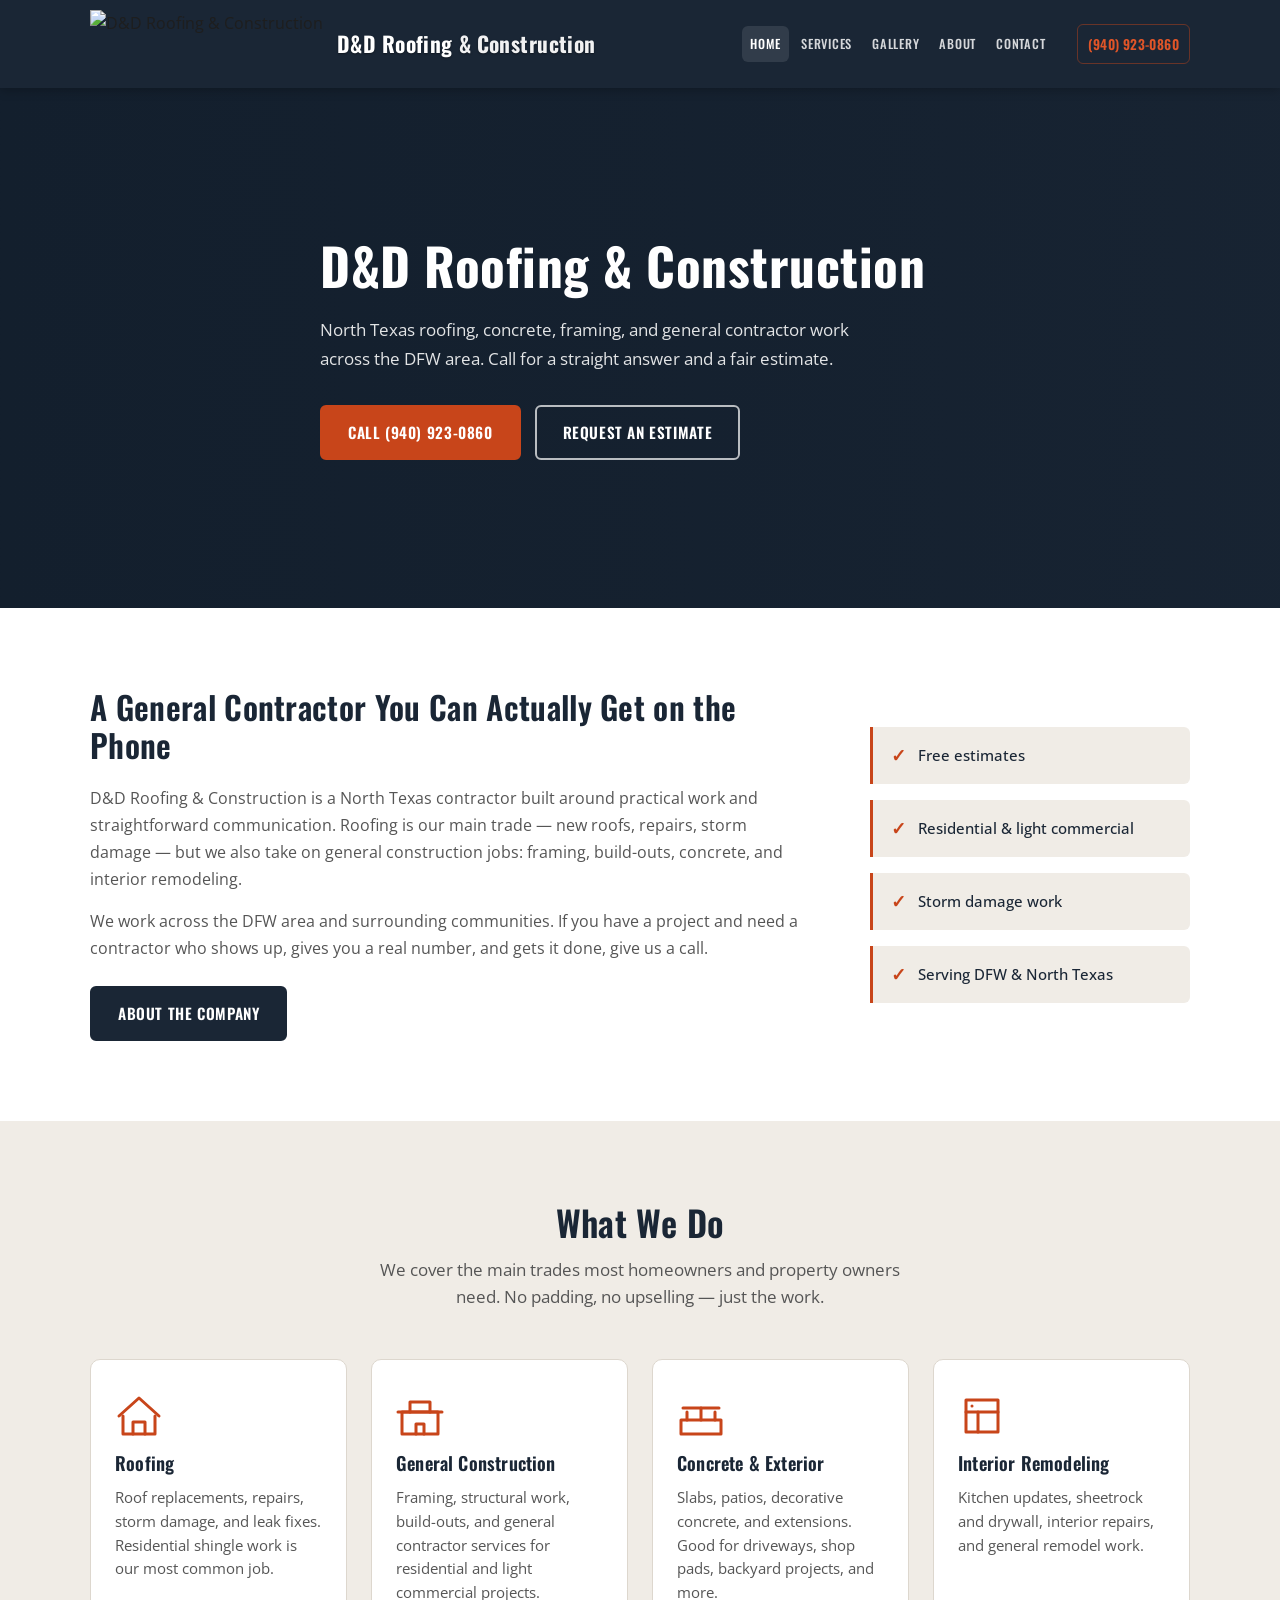
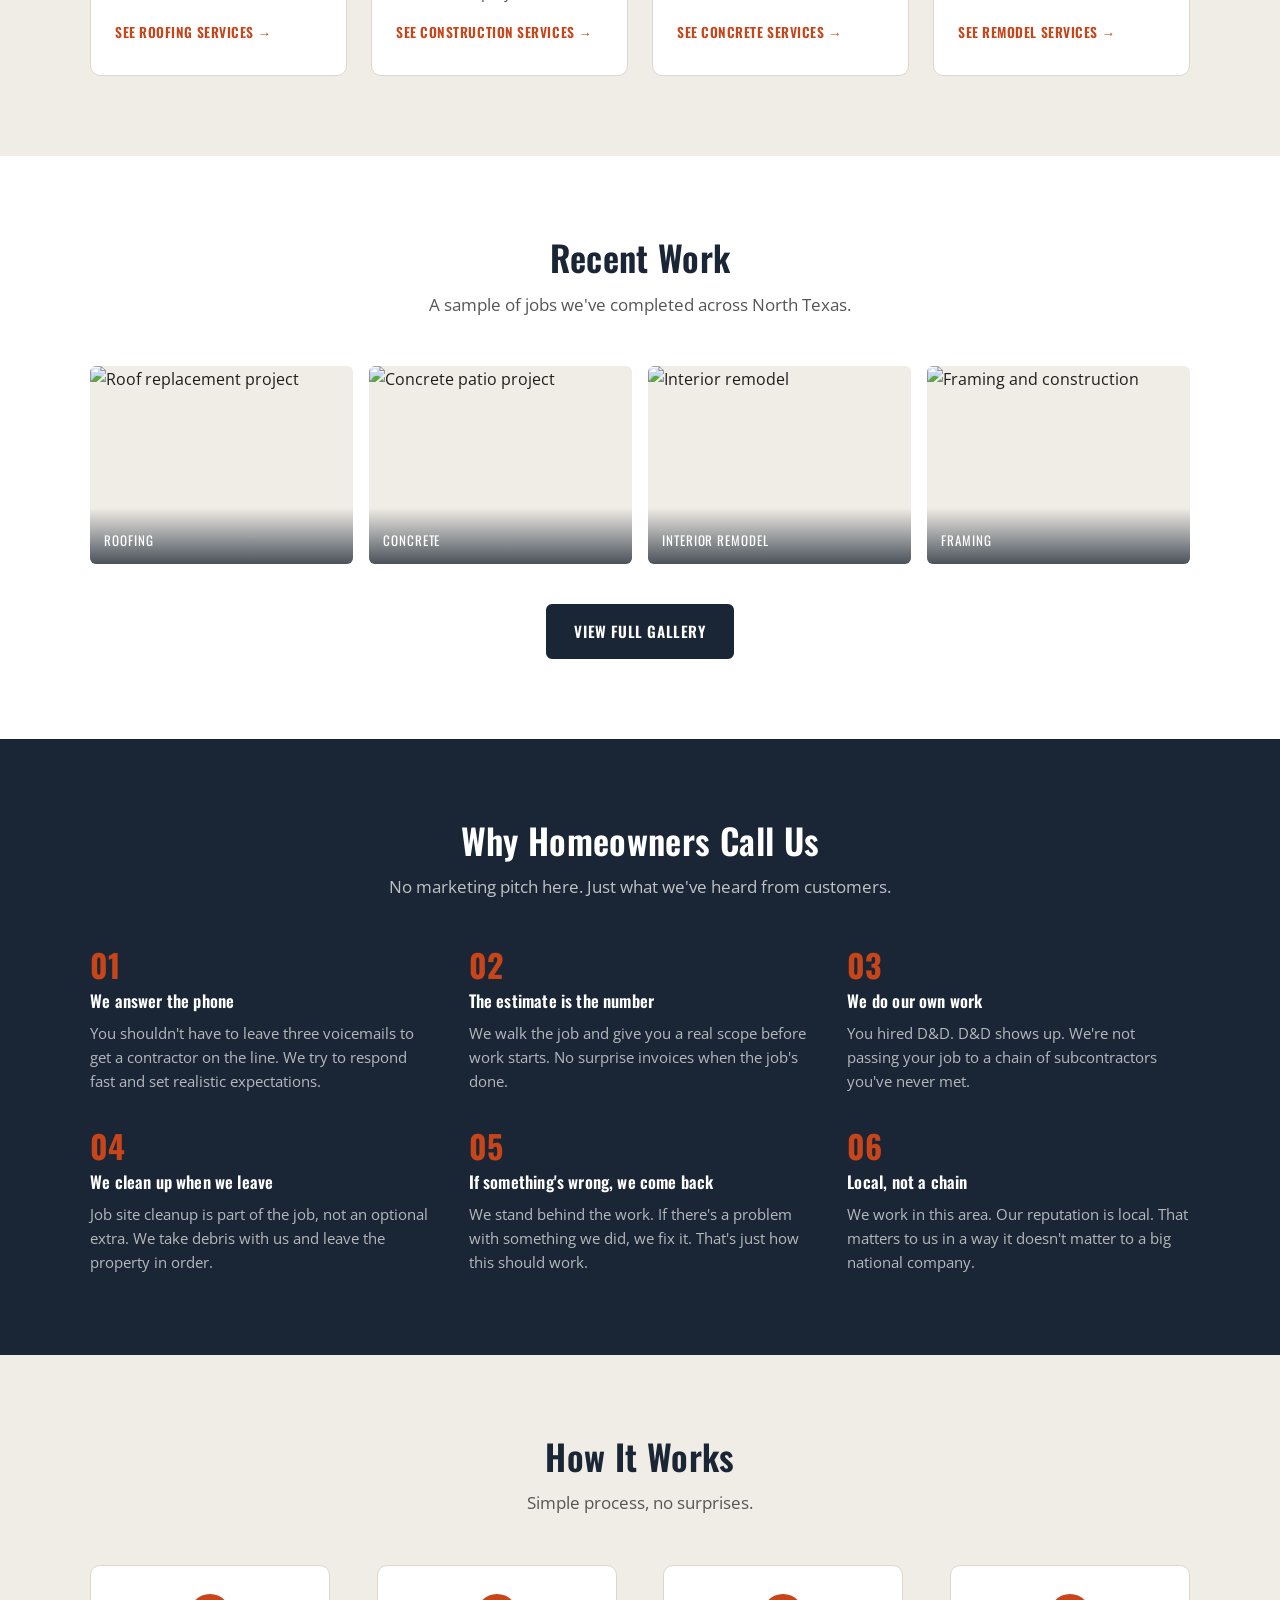
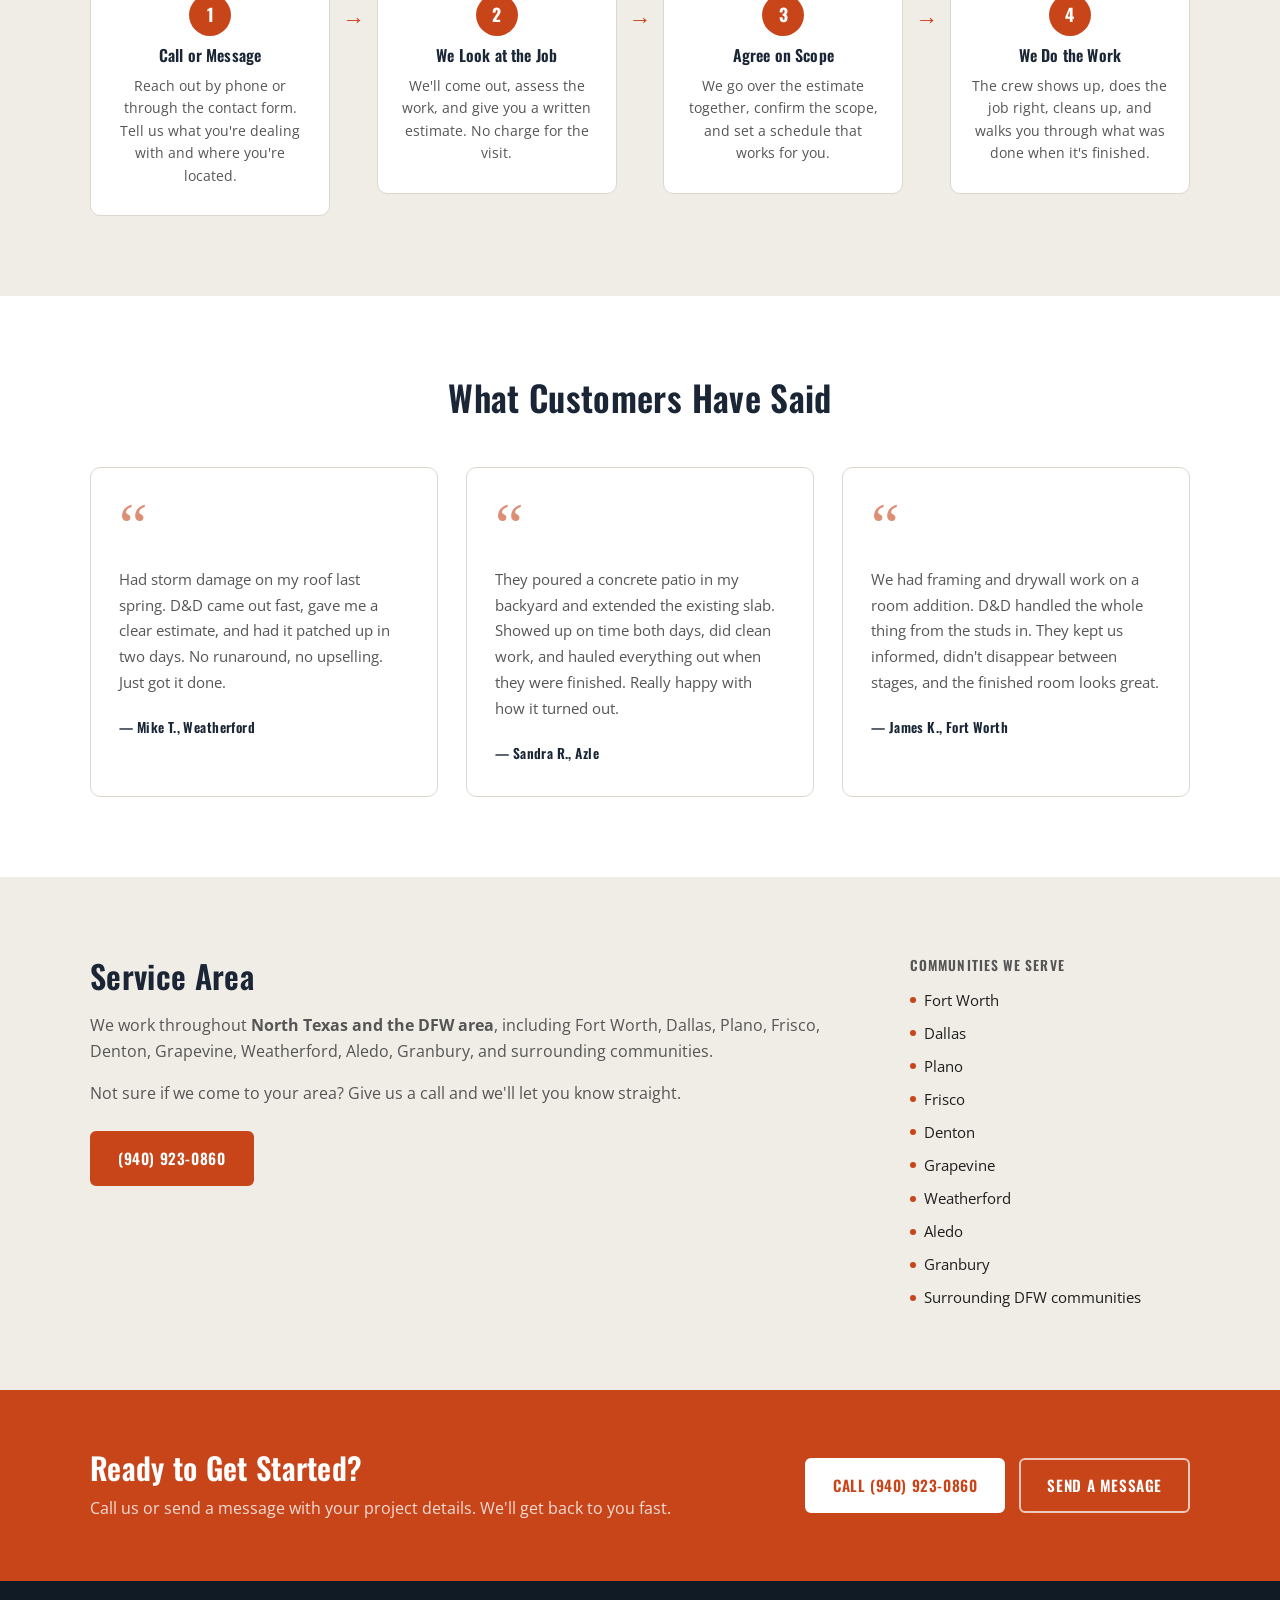
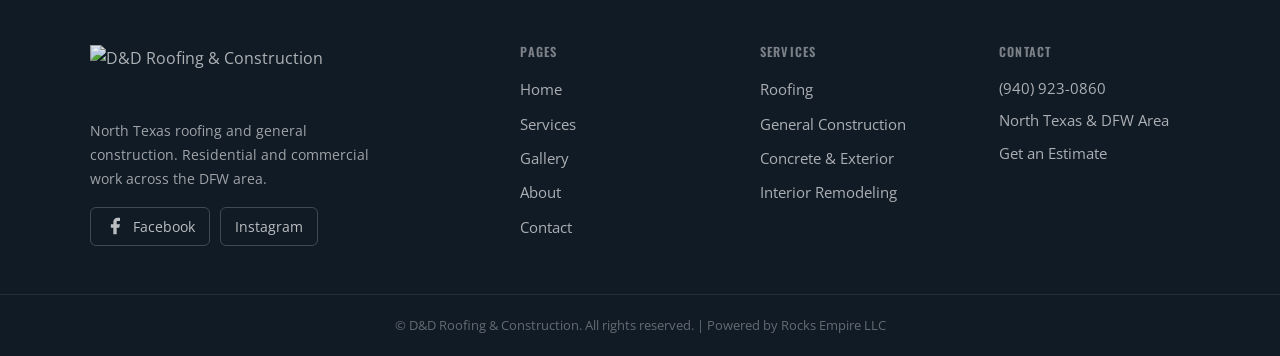
==== commit c06e8d49: "Shorten service area lists" ====
--- a/index.html
+++ b/index.html
@@ -281,28 +281,22 @@
     <div class="container area-inner">
       <div class="area-text">
         <h2>Service Area</h2>
-        <p>We work throughout <strong>North Texas and the DFW area</strong>, including Weatherford, Azle, Mineral Wells, Aledo, Springtown, Fort Worth, Grapevine, Denton, Frisco, Plano, Dallas, and surrounding communities.</p>
+        <p>We work throughout <strong>North Texas and the DFW area</strong>, including Fort Worth, Dallas, Plano, Frisco, Denton, Grapevine, Weatherford, Aledo, Granbury, and surrounding communities.</p>
         <p>Not sure if we come to your area? Give us a call and we'll let you know straight.</p>
         <a href="tel:+19409230860" class="btn btn-accent">(940) 923-0860</a>
       </div>
       <div class="area-list">
         <h4>Communities We Serve</h4>
         <ul>
+          <li>Fort Worth</li>
+          <li>Dallas</li>
+          <li>Plano</li>
+          <li>Frisco</li>
+          <li>Denton</li>
+          <li>Grapevine</li>
           <li>Weatherford</li>
-          <li>Azle</li>
-          <li>Mineral Wells</li>
           <li>Aledo</li>
-          <li>Springtown</li>
-          <li>Fort Worth</li>
-          <li>Grapevine</li>
-          <li>Denton</li>
-          <li>Frisco</li>
-          <li>Plano</li>
-          <li>Dallas</li>
           <li>Granbury</li>
-          <li>Brock</li>
-          <li>Hudson Oaks</li>
-          <li>Willow Park</li>
           <li>Surrounding DFW communities</li>
         </ul>
       </div>
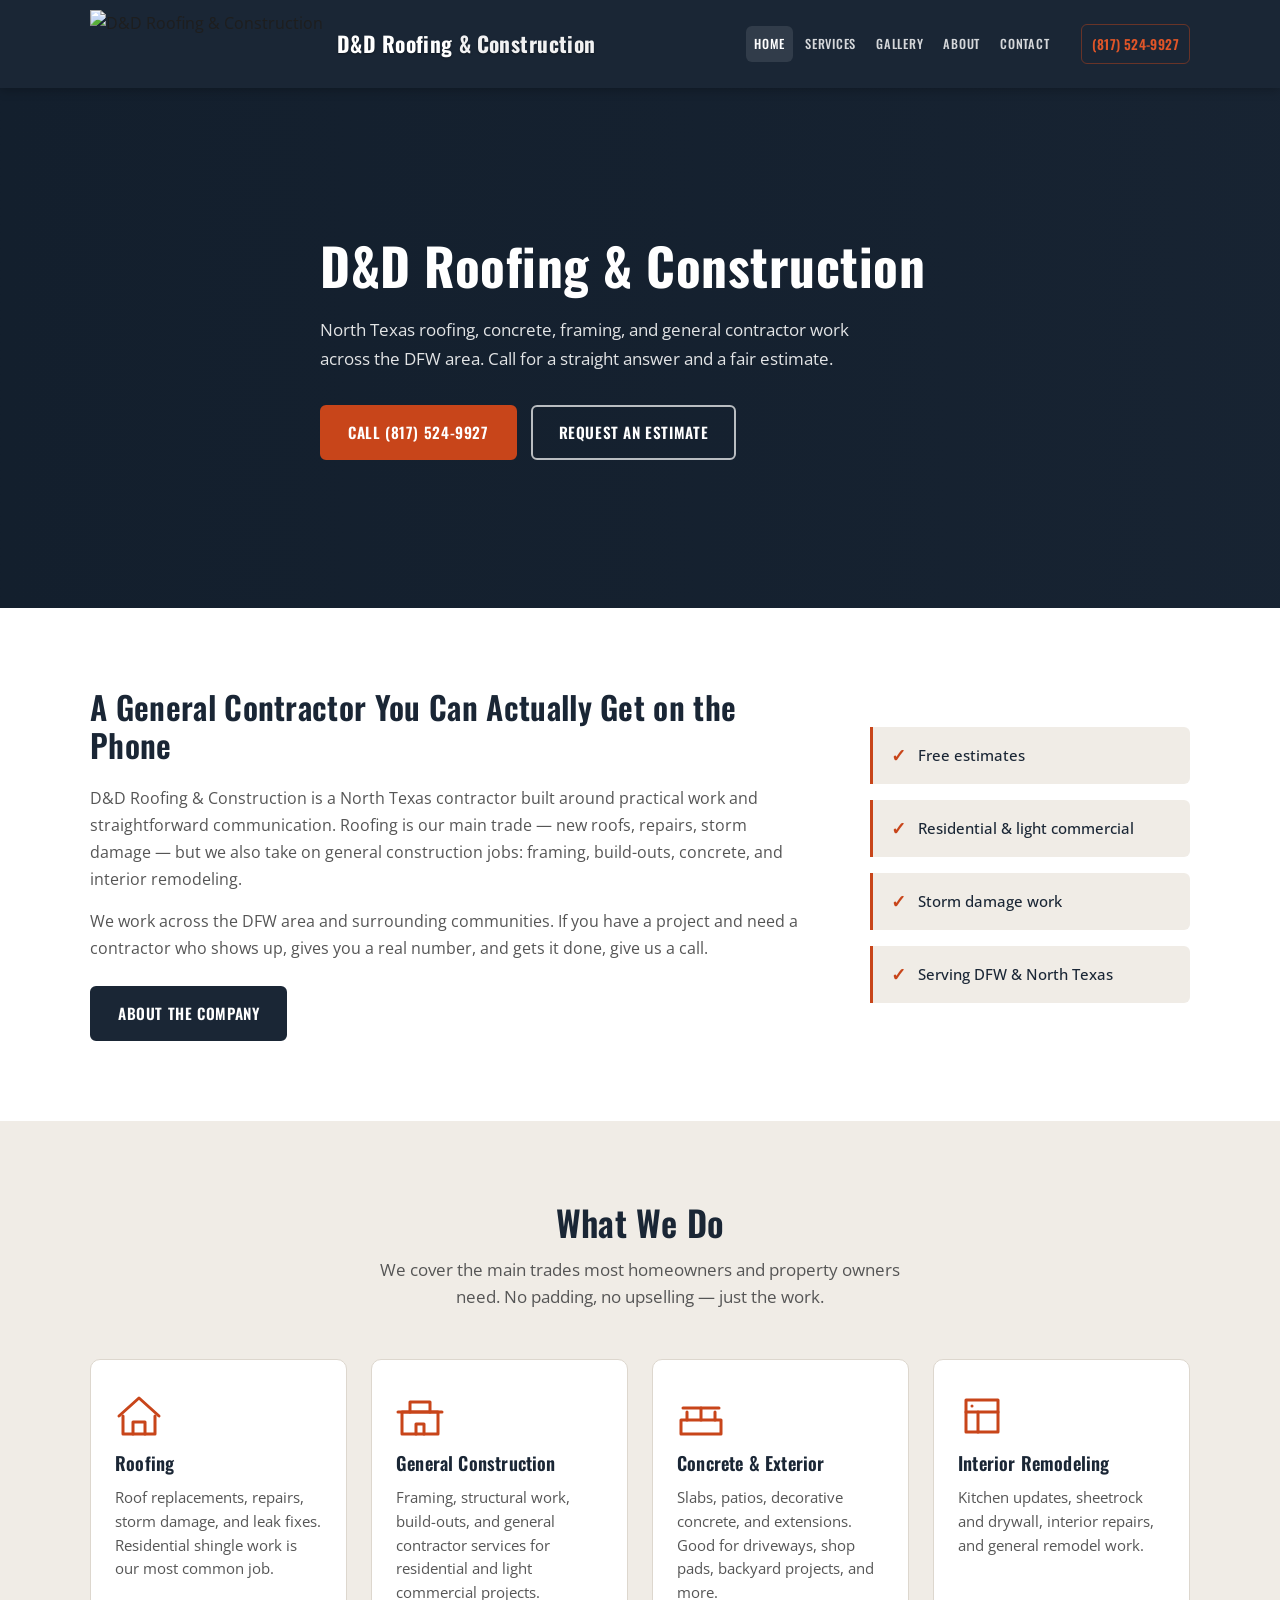
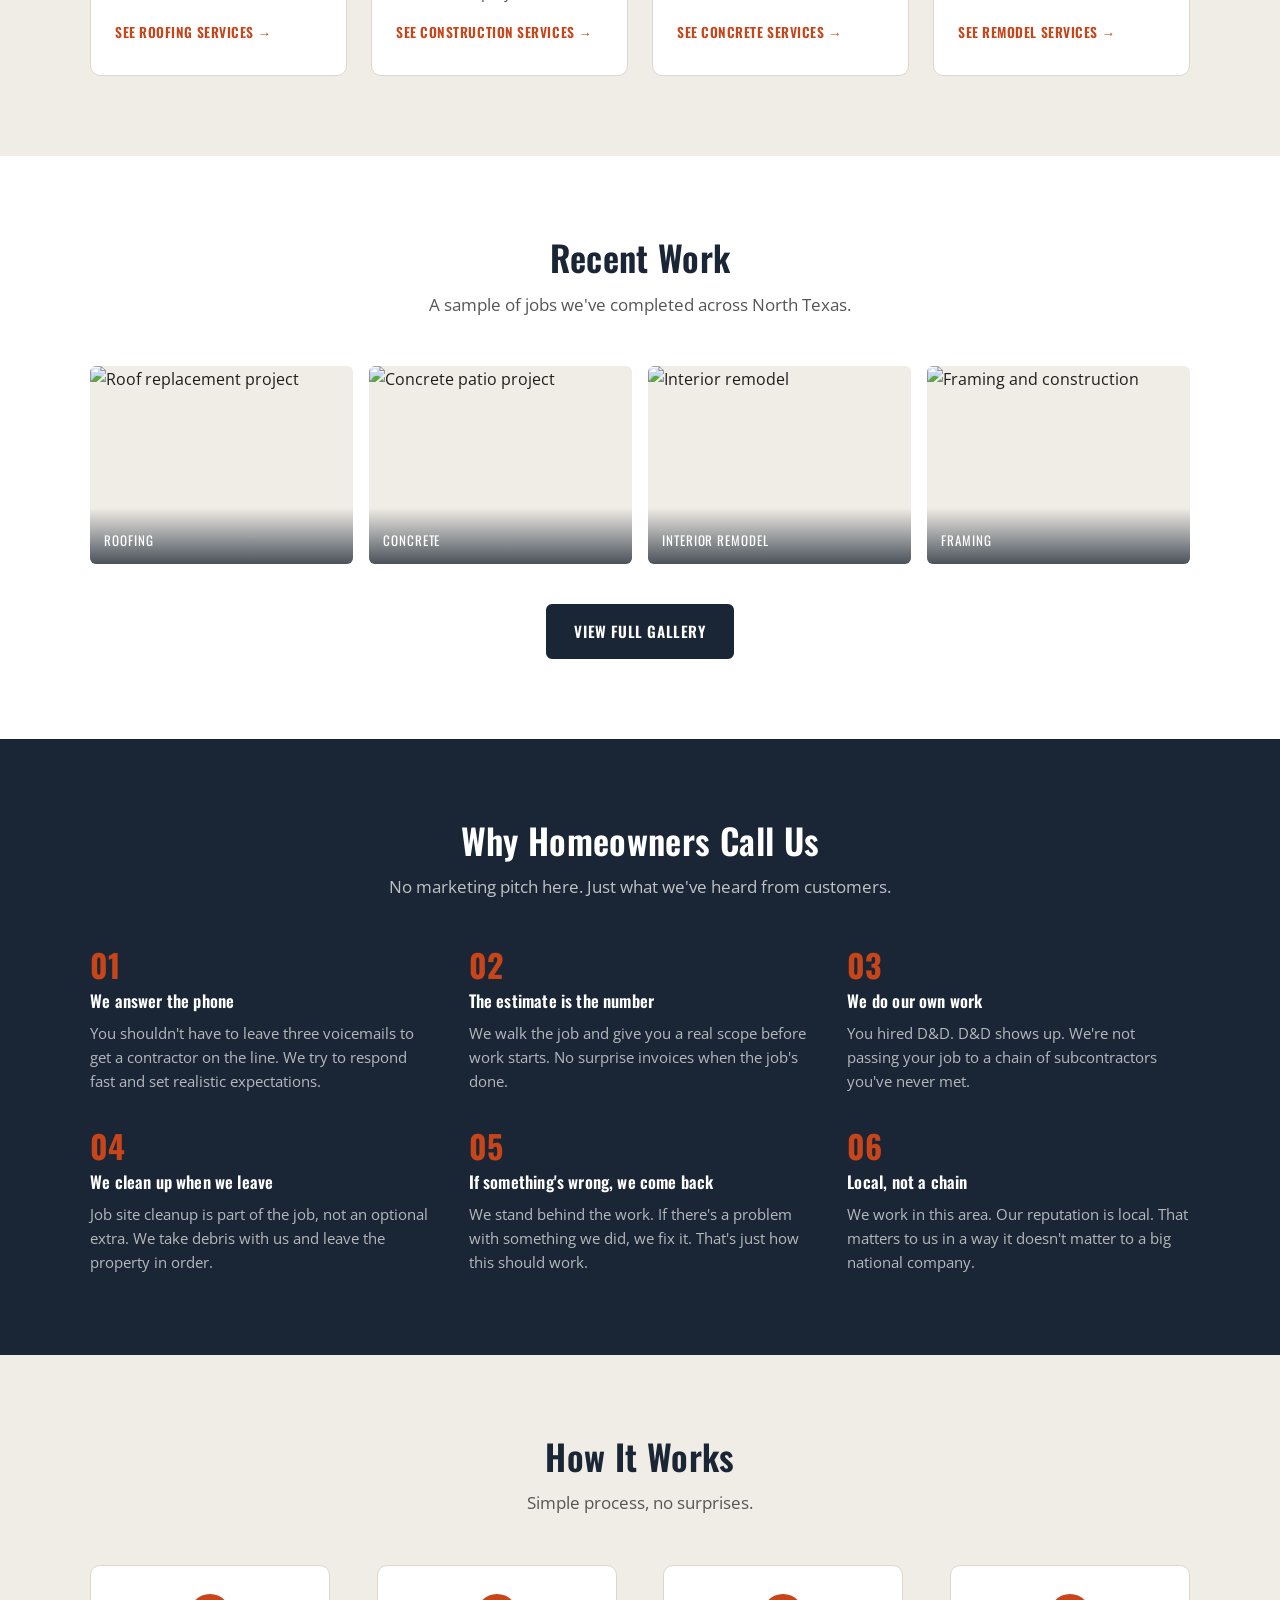
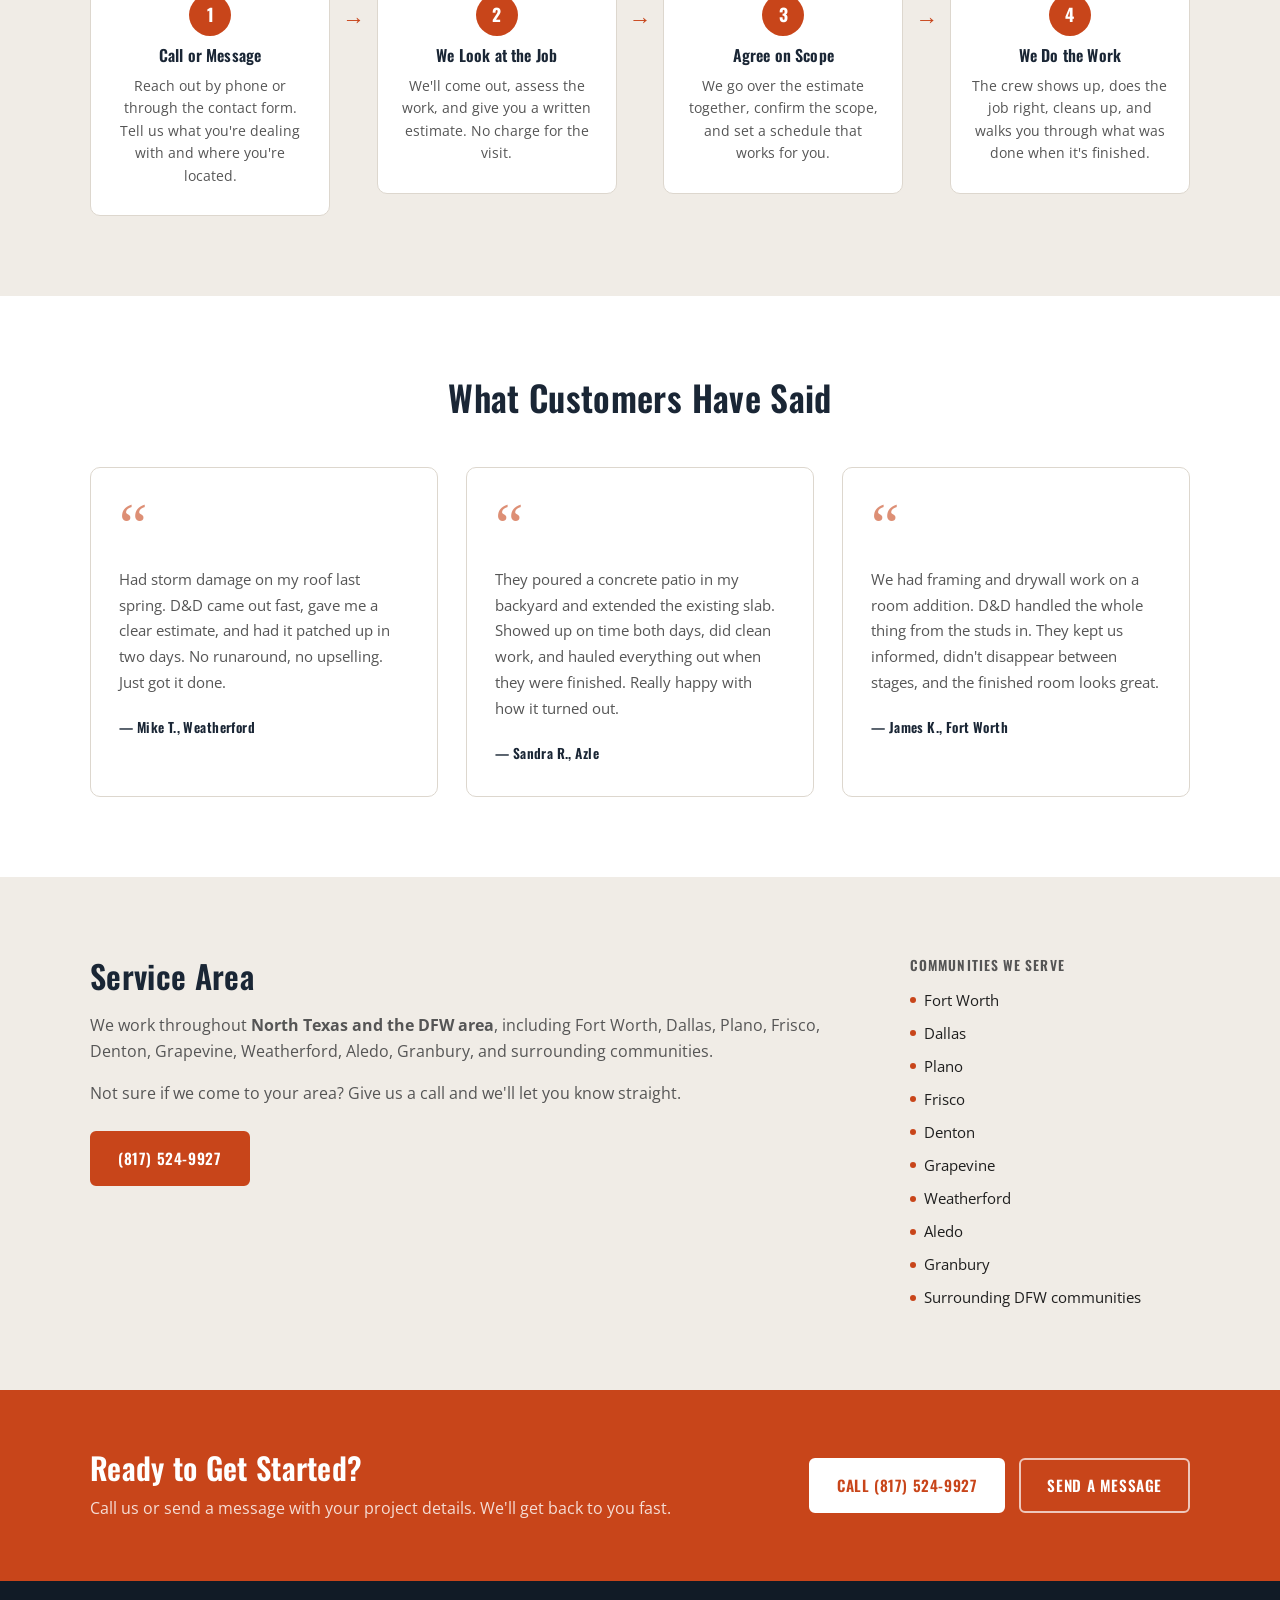
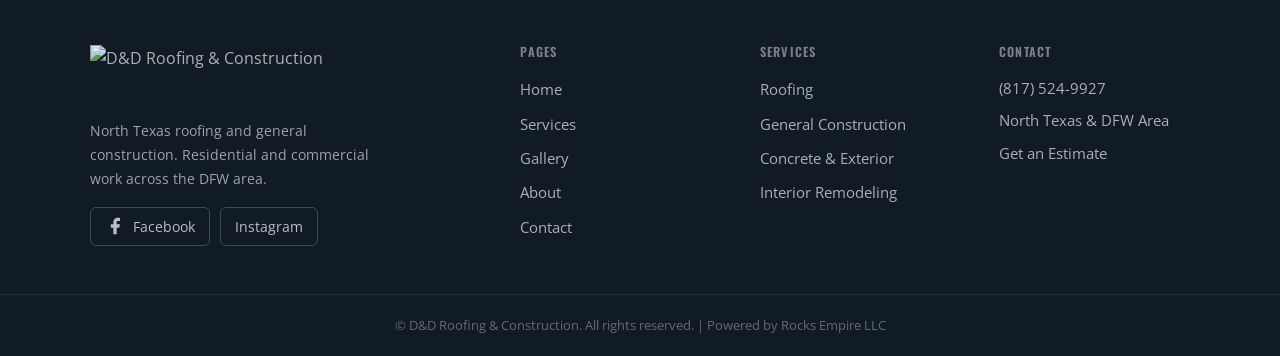
==== commit 4d2a4b56: "Update phone number sitewide" ====
--- a/index.html
+++ b/index.html
@@ -4,7 +4,7 @@
   <meta charset="UTF-8">
   <meta name="viewport" content="width=device-width, initial-scale=1.0">
   <title>D&amp;D Roofing &amp; Construction | North Texas Contractor</title>
-  <meta name="description" content="D&amp;D Roofing &amp; Construction serves the DFW and North Texas area with roofing, general construction, concrete work, and interior remodeling. Call (940) 923-0860.">
+  <meta name="description" content="D&amp;D Roofing &amp; Construction serves the DFW and North Texas area with roofing, general construction, concrete work, and interior remodeling. Call (817) 524-9927.">
   <meta property="og:title" content="D&amp;D Roofing &amp; Construction | North Texas Contractor">
   <meta property="og:description" content="Roofing, general construction, concrete, and remodeling across North Texas and the DFW area.">
   <meta property="og:type" content="website">
@@ -18,7 +18,7 @@
     "@context": "https://schema.org",
     "@type": "RoofingContractor",
     "name": "D&D Roofing & Construction",
-    "telephone": "+19409230860",
+    "telephone": "+18175249927",
     "areaServed": {
       "@type": "AdministrativeArea",
       "name": "North Texas"
@@ -48,7 +48,7 @@
           <li><a href="contact.html">Contact</a></li>
         </ul>
       </nav>
-      <a href="tel:+19409230860" class="header-phone">(940) 923-0860</a>
+      <a href="tel:+18175249927" class="header-phone">(817) 524-9927</a>
       <button class="nav-toggle" id="nav-toggle" aria-label="Toggle menu" aria-expanded="false">
         <span></span><span></span><span></span>
       </button>
@@ -62,7 +62,7 @@
       <h1>D&amp;D Roofing &amp; Construction</h1>
       <p class="hero-sub">North Texas roofing, concrete, framing, and general contractor work across the DFW area. Call for a straight answer and a fair estimate.</p>
       <div class="hero-actions">
-        <a href="tel:+19409230860" class="btn btn-accent">Call (940) 923-0860</a>
+        <a href="tel:+18175249927" class="btn btn-accent">Call (817) 524-9927</a>
         <a href="contact.html" class="btn btn-outline-light">Request an Estimate</a>
       </div>
     </div>
@@ -283,7 +283,7 @@
         <h2>Service Area</h2>
         <p>We work throughout <strong>North Texas and the DFW area</strong>, including Fort Worth, Dallas, Plano, Frisco, Denton, Grapevine, Weatherford, Aledo, Granbury, and surrounding communities.</p>
         <p>Not sure if we come to your area? Give us a call and we'll let you know straight.</p>
-        <a href="tel:+19409230860" class="btn btn-accent">(940) 923-0860</a>
+        <a href="tel:+18175249927" class="btn btn-accent">(817) 524-9927</a>
       </div>
       <div class="area-list">
         <h4>Communities We Serve</h4>
@@ -311,7 +311,7 @@
         <p>Call us or send a message with your project details. We'll get back to you fast.</p>
       </div>
       <div class="cta-band-actions">
-        <a href="tel:+19409230860" class="btn btn-white">Call (940) 923-0860</a>
+        <a href="tel:+18175249927" class="btn btn-white">Call (817) 524-9927</a>
         <a href="contact.html" class="btn btn-outline-white">Send a Message</a>
       </div>
     </div>
@@ -355,7 +355,7 @@
       </div>
       <div class="footer-contact">
         <h4>Contact</h4>
-        <p><a href="tel:+19409230860">(940) 923-0860</a></p>
+        <p><a href="tel:+18175249927">(817) 524-9927</a></p>
         <p>North Texas &amp; DFW Area</p>
         <p><a href="contact.html">Get an Estimate</a></p>
       </div>
